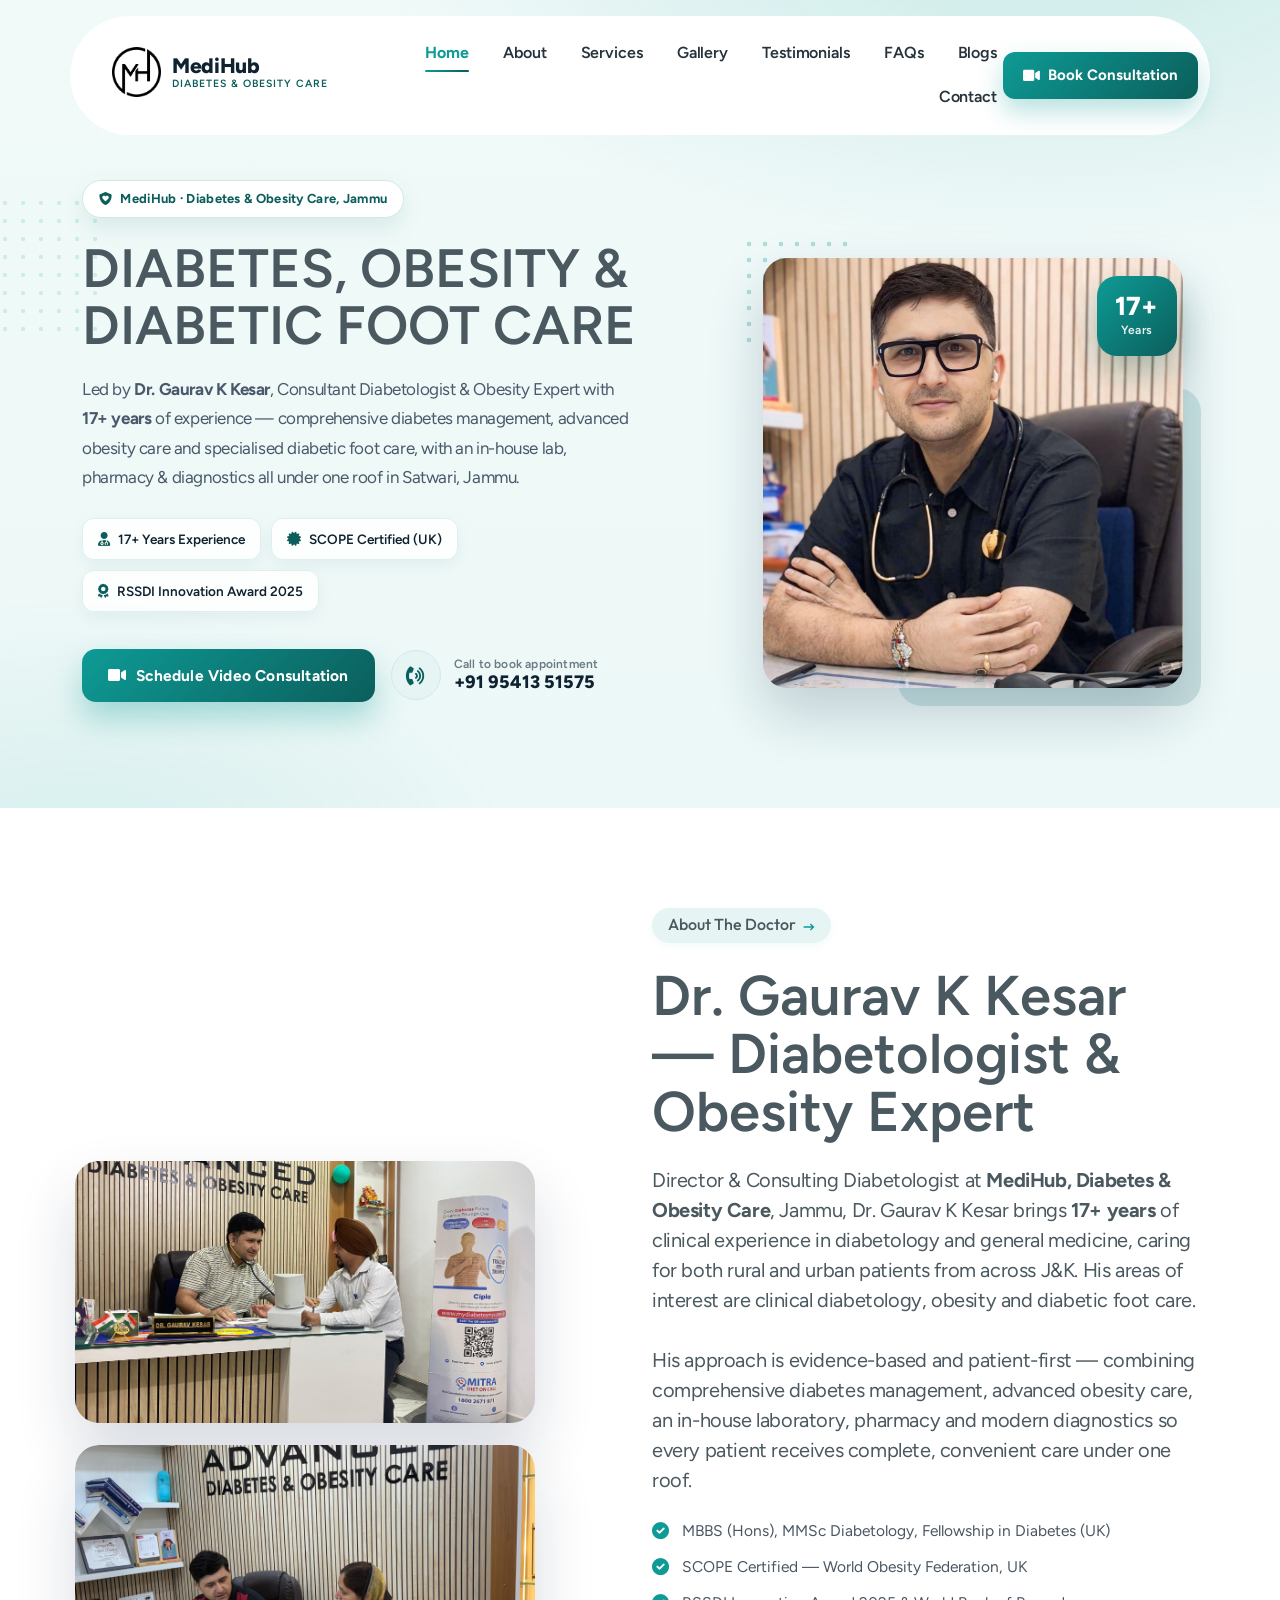
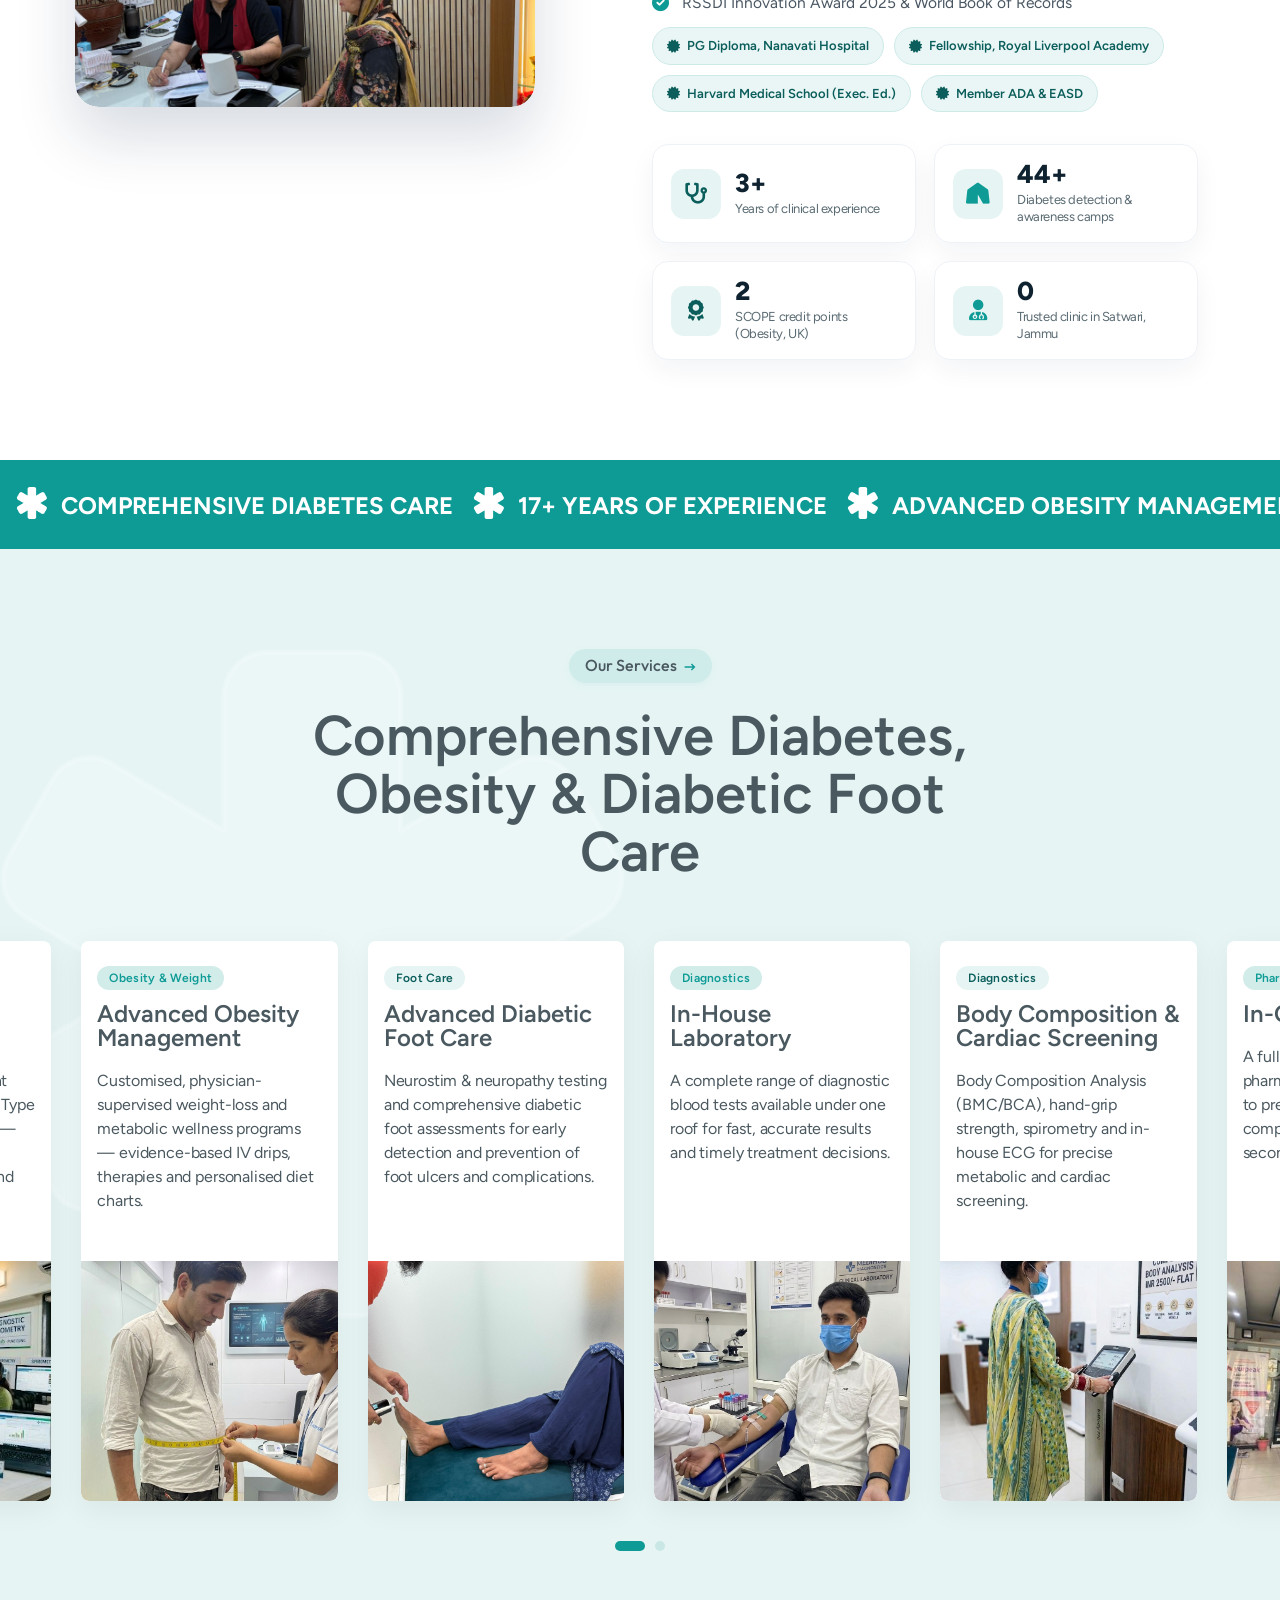
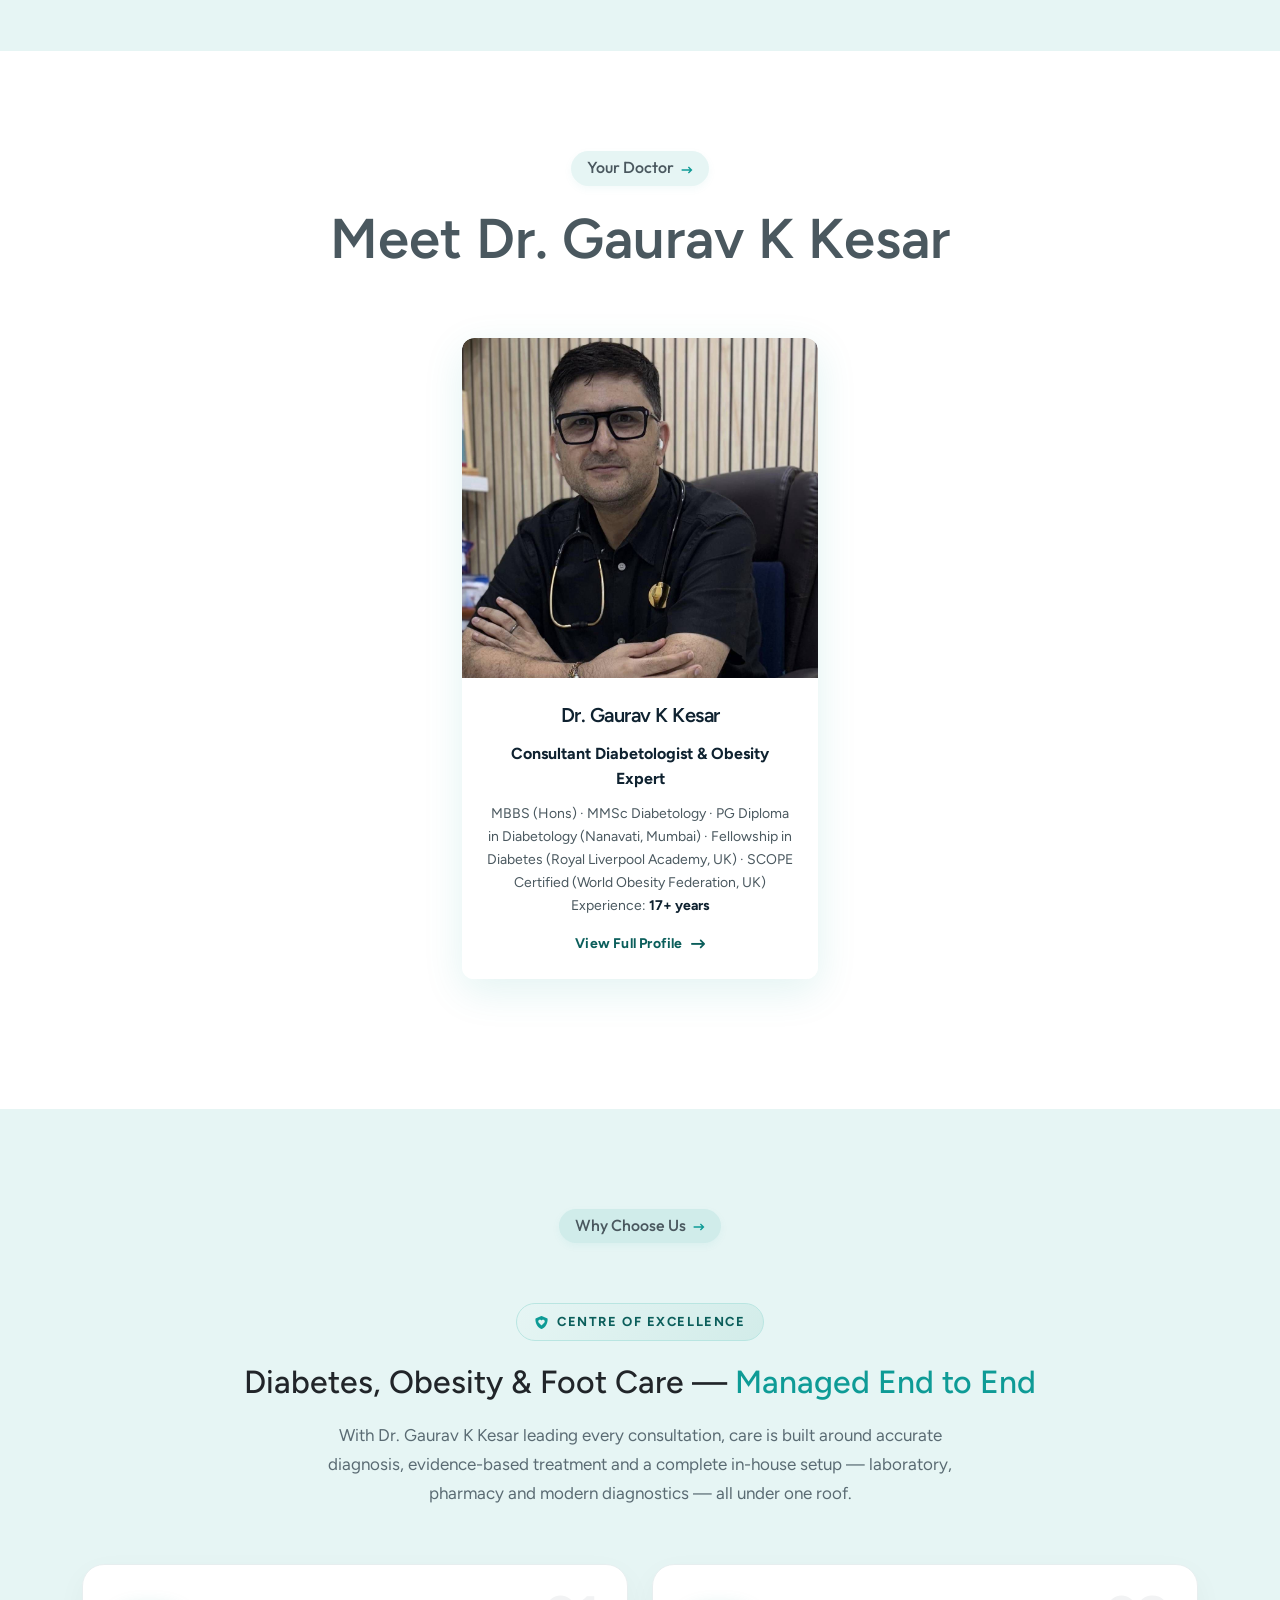
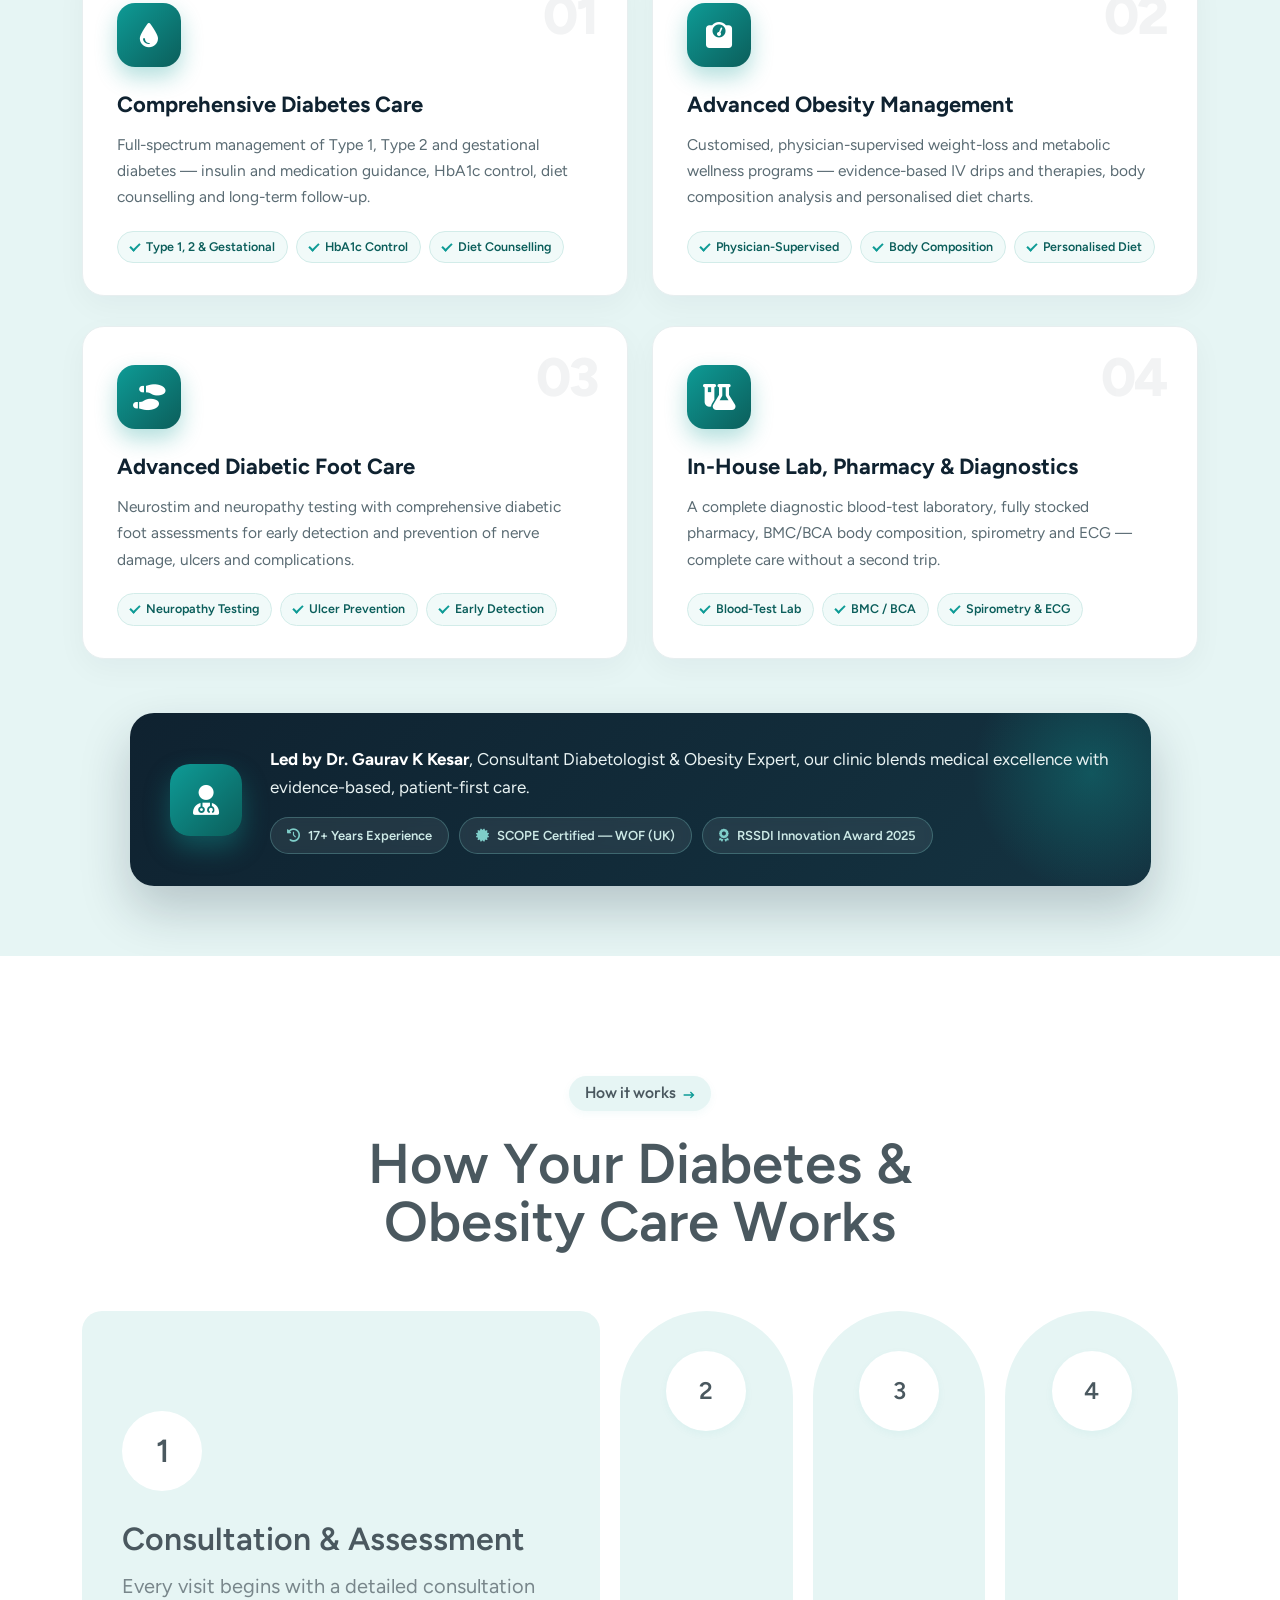
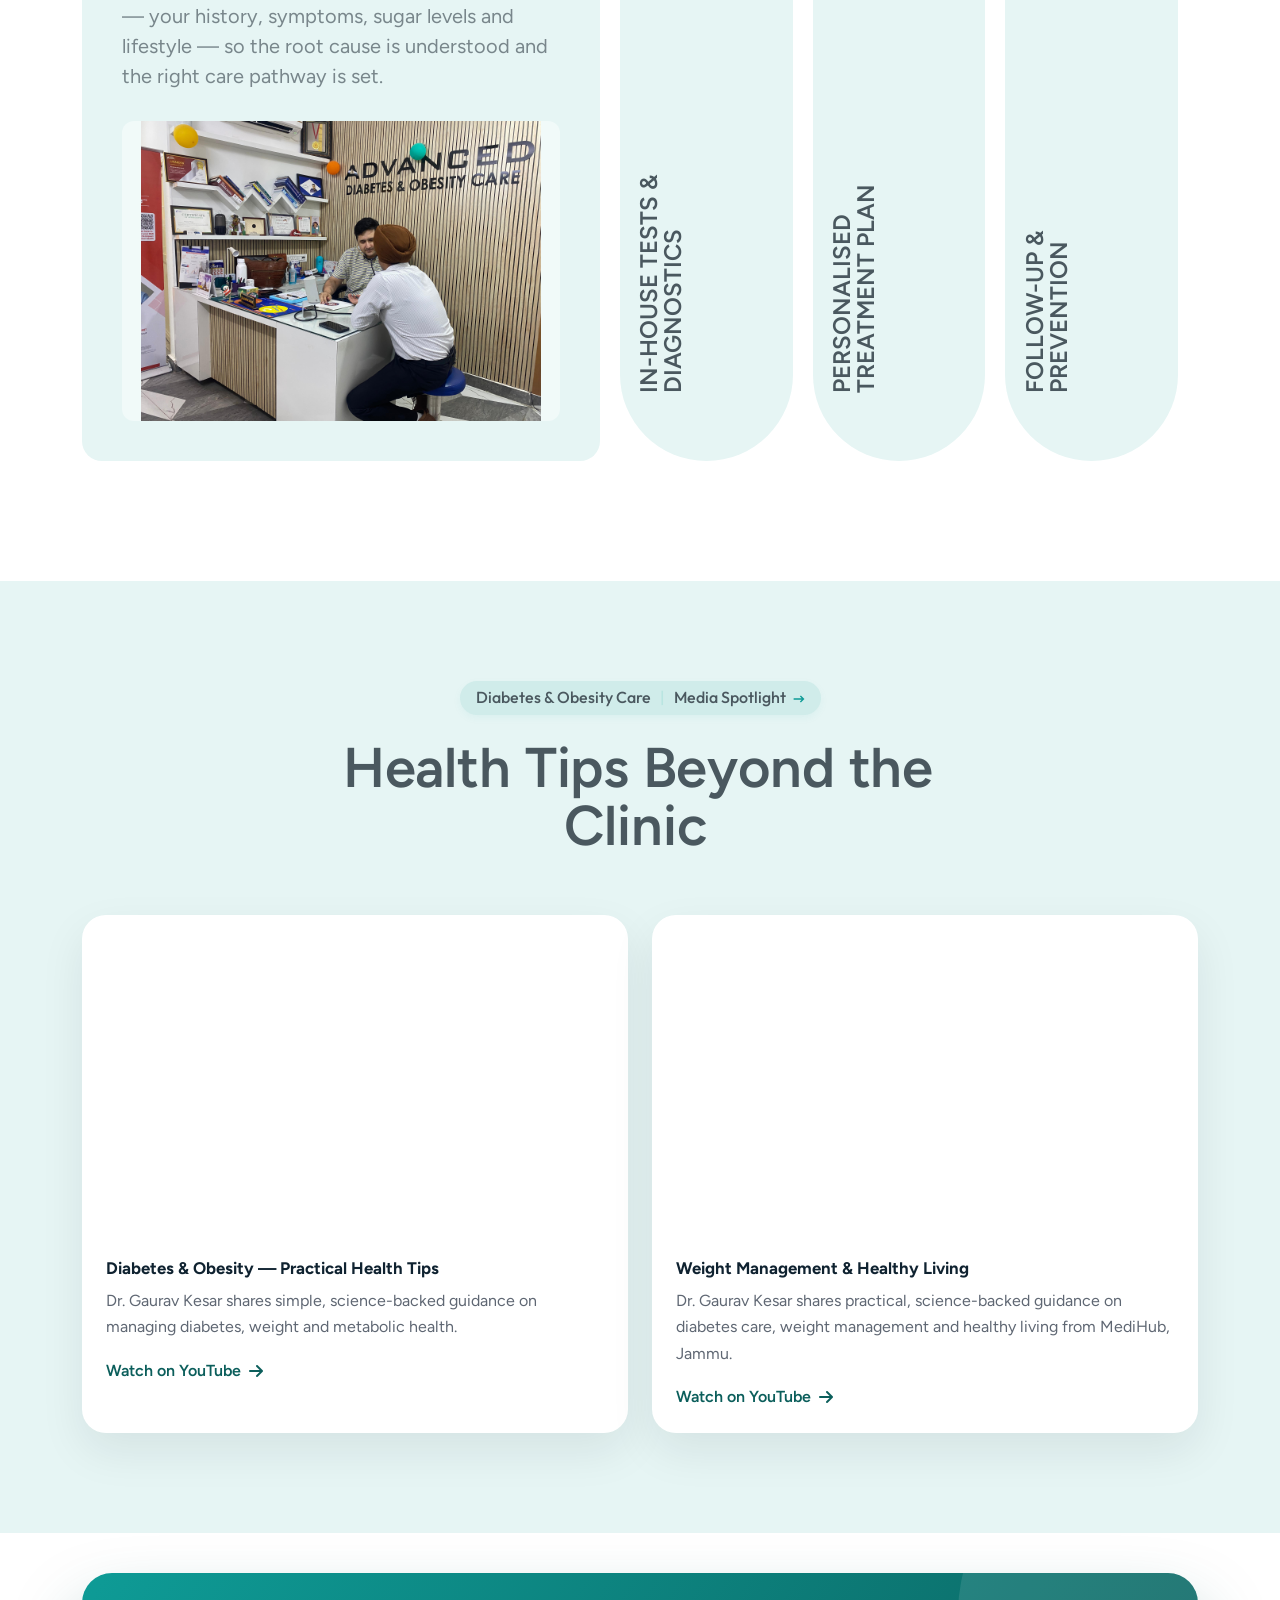
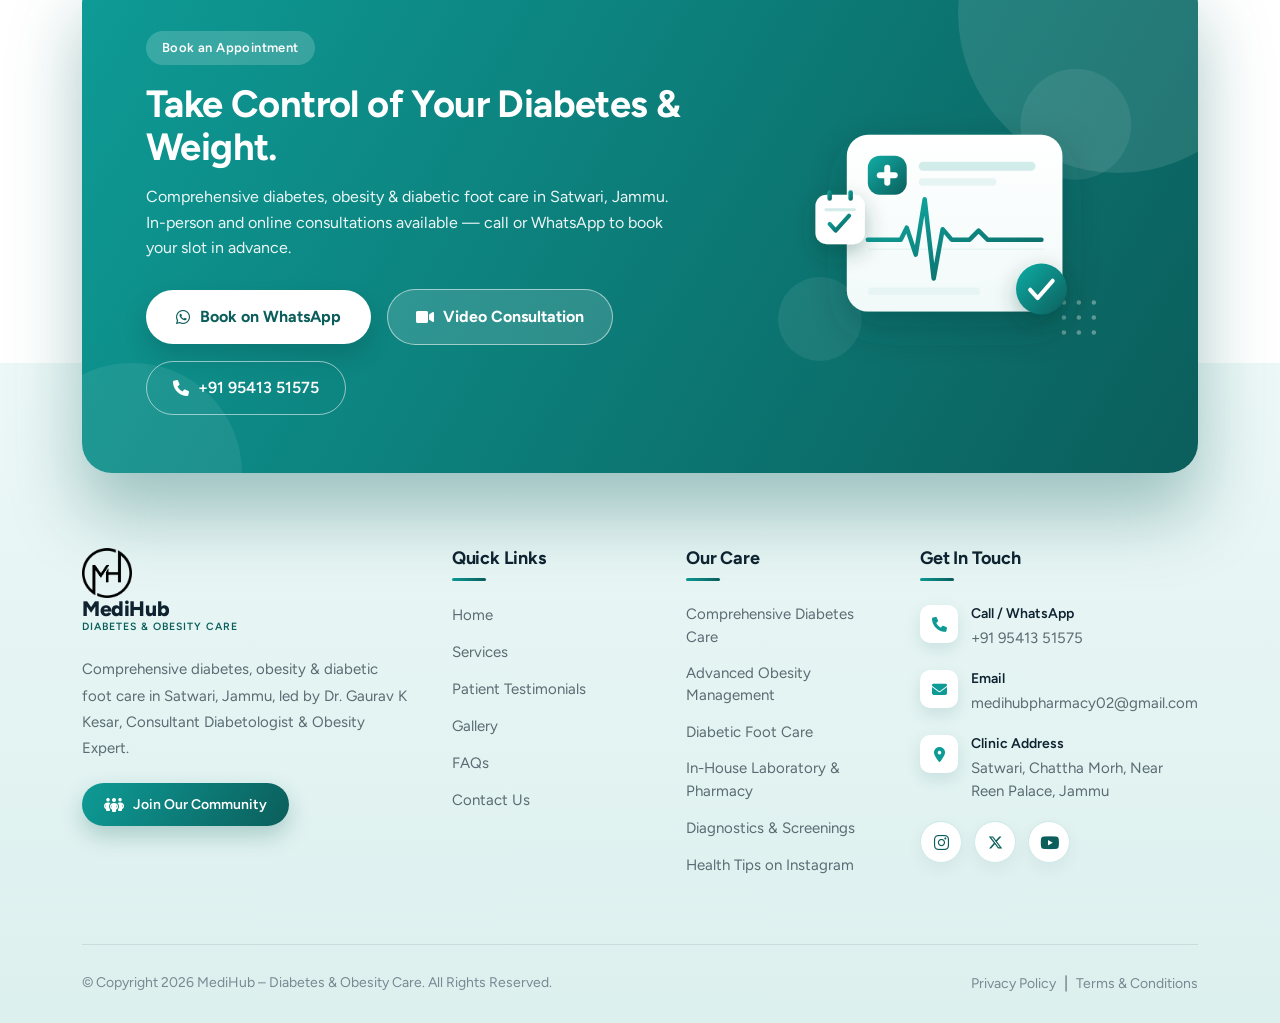
==== index.html @ abd3b963 "initial commit" ====
<!DOCTYPE html>
<html lang="en">

<head>
  <meta charset="UTF-8">
  <meta name="viewport" content="width=device-width, initial-scale=1.0">
  <title>Dr. Gaurav K Kesar | Diabetes, Obesity &amp; Diabetic Foot Care in Jammu — MediHub</title>
  <meta name="description"
    content="Dr. Gaurav K Kesar — Consultant Diabetologist &amp; Obesity Expert at MediHub, Satwari, Jammu. 17+ years of experience in clinical diabetology, advanced obesity management and diabetic foot care. Call +91 95413 51575.">
  <meta property="og:title" content="Dr. Gaurav K Kesar | Diabetes &amp; Obesity Care — MediHub, Jammu">
  <meta property="og:description"
    content="Comprehensive diabetes care, advanced obesity management and diabetic foot care in Satwari, Jammu.">
  <meta property="og:type" content="website">

  <!--=====FAB ICON=======-->
  <link rel="icon" type="image/png" href="assets/img/logo/medihub/medihub-mark.png">

  <!--===== CSS LINK =======-->
  <link rel="stylesheet" href="assets/css/plugins/bootstrap.min.css">
  <link rel="stylesheet" href="assets/css/plugins/aos.css">
  <link rel="stylesheet" href="assets/css/plugins/fontawesome.css">
  <link rel="stylesheet" href="assets/css/plugins/magnific-popup.css">
  <link rel="stylesheet" href="assets/css/plugins/owlcarousel.min.css">
  <link rel="stylesheet" href="assets/css/plugins/sidebar.css">
  <link rel="stylesheet" href="assets/css/plugins/slick-slider.css">
  <link rel="stylesheet" href="assets/css/plugins/nice-select.css">
  <link rel="stylesheet" href="assets/css/plugins/swiper-bundle.css">
  <link rel="stylesheet" href="assets/css/main.css">
  <link rel="stylesheet" href="assets/css/custom.css">

  <!-- Small inline styles to handle responsive video embeds used in the videos section -->
  <style>
    .video-responsive {
      position: relative;
      padding-bottom: 56.25%;
      height: 0;
      overflow: hidden
    }

    .video-responsive iframe,
    .video-responsive video {
      position: absolute;
      top: 0;
      left: 0;
      width: 100%;
      height: 100%
    }

    .video-card h4 {
      margin-top: 12px;
      font-size: 1.05rem
    }

    .testimonial4-boxarea p {
      min-height: 80px
    }

    /* Meet Our Specialists — markup has no .team4-slider-area wrapper,
         so the template's team4 styles never apply. Re-scope to this layout. */
    .team4-section-area .row.justify-content-center {
      margin-top: 10px
    }

    .team4-section-area .col-lg-4 {
      display: flex;
      margin-bottom: 30px
    }

    .team4-section-area .team4-boxarea {
      position: relative;
      z-index: 1;
      width: 100%;
      max-width: 380px;
      margin-inline: auto;
      background: #fff;
      border-radius: 12px;
      overflow: hidden;
      box-shadow: 0 12px 40px rgba(14, 155, 150, .12);
      display: flex;
      flex-direction: column;
    }

    .team4-section-area .team4-boxarea .img1 {
      position: relative;
      z-index: 1;
      overflow: hidden;
      border-radius: 12px 12px 0 0;
      background: #f1faf9;
    }

    .team4-section-area .team4-boxarea .img1 .team-img10 {
      display: block;
      width: 100%;
      height: 340px;
      object-fit: cover;
      object-position: top center;
      transform: scale(1.06);
      transform-origin: top center;
    }

    .team4-section-area .team4-boxarea .img1 .elements13 {
      position: absolute;
      left: 10px;
      top: 15px;
      z-index: -1;
      width: 110px;
      height: auto;
      opacity: .6;
      pointer-events: none;
    }

    .team4-section-area .team4-boxarea .name-area {
      background: #fff;
      padding: 24px;
      text-align: center;
      flex: 1 1 auto;
    }

    .team4-section-area .team4-boxarea .name-area a {
      display: inline-block;
      color: #0f2230;
      font-size: 20px;
      font-weight: 600;
      letter-spacing: -.5px;
      line-height: 1.3;
      transition: color .3s;
    }

    .team4-section-area .team4-boxarea .name-area a:hover {
      color: #0e9b96
    }

    .team4-section-area .team4-boxarea .name-area p {
      margin: 0;
      font-size: 16px;
      line-height: 1.6;
      color: #4a585f;
    }

    .team4-section-area .team4-boxarea .name-area p strong {
      color: #0f2230
    }

    /* Service card specialist tags */
    .service4-boxarea .service-tag {
      display: inline-block;
      font-size: 12px;
      font-weight: 600;
      letter-spacing: .3px;
      padding: 5px 12px;
      border-radius: 30px;
      line-height: 1.2;
    }

    .service4-boxarea .service-tag.tag-child {
      background: #e6f5f4;
      color: #0b5e5b
    }

    .service4-boxarea .service-tag.tag-neuro {
      background: #d2ece9;
      color: #0e9b96
    }

    /* Equal-height service cards */
    .service4-section-area .service4-slider-area .service4-boxarea {
      display: flex;
      flex-direction: column;
      height: 100%;
      background: #fff;
      box-shadow: 0 8px 30px rgba(0, 0, 0, .06);
    }

    .service4-section-area .service4-slider-area .service4-boxarea .content-area {
      flex: 1 1 auto;
      min-height: 215px;
    }

    .service4-section-area .service4-slider-area .service4-boxarea .img1 {
      flex: 0 0 auto;
      height: 240px;
    }

    .service4-section-area .service4-slider-area .service4-boxarea .img1 img {
      height: 100%;
      width: 100%;
      object-fit: cover;
    }

    /* Make owl carousel items stretch to equal height */
    .service4-section-area .service4-slider-area.owl-carousel .owl-stage {
      display: flex
    }

    .service4-section-area .service4-slider-area.owl-carousel .owl-item {
      display: flex;
      height: auto
    }

    .service4-section-area .service4-slider-area.owl-carousel .owl-item>div {
      width: 100%
    }

    /* Clean, centered carousel pagination dots */
    .service4-section-area .service4-slider-area .owl-dots {
      text-align: center;
      margin-top: 40px;
      line-height: 0;
    }

    .service4-section-area .service4-slider-area .owl-dots::after {
      display: none
    }

    .service4-section-area .service4-slider-area .owl-dots button {
      height: 10px;
      width: 10px;
      border-radius: 50%;
      background: #c9e8e5;
      margin: 0 5px;
      top: 0;
      display: inline-block;
      vertical-align: middle;
      transition: all .3s ease;
    }

    .service4-section-area .service4-slider-area .owl-dots button.active {
      background: #0e9b96;
      width: 30px;
      border-radius: 10px;
    }

    /* Match the active "How it works" step colour to the others */
    .works4-section-area .cs_case_study_1_list .box4 {
      background: #e6f5f4 !important
    }
  </style>
  <!--=====  JS SCRIPT LINK =======-->
  <script src="assets/js/plugins/jquery-3-7-1.min.js"></script>

</head>

<body class="home-index">

  <!--===== PRELOADER STARTS =======-->
  <div class="cs_preloader">
    <div class="cs_preloader_in">
      <div class="cs_wave_first">
        <div class="mh-brand mh-brand--stack"><img src="assets/img/logo/medihub/medihub-mark.png" alt="MediHub" class="mh-brand__mark"><span class="mh-brand__name"><b>MediHub</b><span>Diabetes &amp; Obesity Care</span></span></div>

        <p style="text-align:center;font-size:18px;color:#4a585f;margin-top:10px;">
          Loading
          <span style="animation:dot 1.4s infinite; animation-delay:0s;">.</span>
          <span style="animation:dot 1.4s infinite; animation-delay:0.2s;">.</span>
          <span style="animation:dot 1.4s infinite; animation-delay:0.4s;">.</span>
        </p>
      </div>
    </div>
  </div>

  <style>
    @keyframes dot {
      0% {
        opacity: 0;
      }

      50% {
        opacity: 1;
      }

      100% {
        opacity: 0;
      }
    }
  </style>

  <!--===== PRELOADER ENDS =======-->

  <!--===== PROGRESS STARTS=======-->
  <div class="paginacontainer">
    <div class="progress-wrap">
      <svg class="progress-circle svg-content" width="100%" height="100%" viewBox="-1 -1 102 102">
        <path d="M50,1 a49,49 0 0,1 0,98 a49,49 0 0,1 0,-98" />
      </svg>
    </div>
  </div>
  <!--===== PROGRESS ENDS=======-->

  <!--=====HEADER START=======-->
  <header class="homepage4-body">
    <div id="vl-header-sticky" class="vl-header-area vl-transparent-header">
      <div class="container">
        <div class="row align-items-center row-bg1">
            <div class="col-lg-3 col-6">
              <div class="vl-logo">
                <a href="index.html" class="mh-brand"><img src="assets/img/logo/medihub/medihub-mark.png" alt="MediHub" class="mh-brand__mark"><span class="mh-brand__name"><b>MediHub</b><span>Diabetes &amp; Obesity Care</span></span></a>
              </div>
            </div>
            <div class="col-lg-7 d-none d-lg-block">
              <div class="vl-main-menu mh-nav text-center">
                <nav class="vl-mobile-menu-active">
                  <ul>
                    <li class="active"><a href="index.html">Home</a></li>
                    <li><a href="doctor-Gaurav-kumar.html">About</a></li>
                    <li><a href="services.html">Services</a></li>
                    <li><a href="gallery.html">Gallery</a></li>
                    <li><a href="testimonial.html">Testimonials</a></li>
                    <li><a href="faq.html">FAQs</a></li>
                    <li><a href="https://gkesar.exlyapp.com/blog" target="_blank" rel="noopener">Blogs</a></li>
                    <li><a href="contact.html">Contact</a></li>
                  </ul>
                </nav>
              </div>
            </div>
            <div class="col-lg-2 col-6">
              <div class="mh-header-cta d-none d-lg-flex">
                <a href="https://gkesar.exlyapp.com/checkout/17e59426-9357-4dd4-834e-ffbd6f62610a" target="_blank" rel="noopener" class="mh-nav-btn">
                  <i class="fa-solid fa-video"></i> Book Consultation
                </a>
              </div>
              <div class="vl-header-action-item d-block d-lg-none text-end">
                <button type="button" class="vl-offcanvas-toggle">
                  <i class="fa-solid fa-bars-staggered"></i>
                </button>
              </div>
            </div>
          </div>
        </div>
    </div>
  </header>
  <!--=====HEADER END =======-->

  <!--===== MOBILE HEADER STARTS =======-->
  <div class="homepage4-body">
    <div class="vl-offcanvas">
      <div class="vl-offcanvas-wrapper">
        <div class="vl-offcanvas-header">
          <a href="index.html" class="vl-offcanvas-brand mh-brand"><img src="assets/img/logo/medihub/medihub-mark.png" alt="MediHub" class="mh-brand__mark"><span class="mh-brand__name"><b>MediHub</b><span>Diabetes &amp; Obesity Care</span></span></a>
          <button class="vl-offcanvas-close-toggle" aria-label="Close menu">
            <i class="fa-solid fa-xmark"></i>
          </button>
        </div>

        <div class="vl-offcanvas-menu d-lg-none">
          <nav></nav>
        </div>

        <div class="vl-offcanvas-cta">
          <a href="https://api.whatsapp.com/send/?phone=%2B919541351575&amp;text=Hello%21+I+would+like+to+book+an+appointment.&amp;type=phone_number&amp;app_absent=0"
            target="_blank" rel="noopener" class="moff-btn moff-btn--wa">
            <i class="fa-brands fa-whatsapp"></i> Appointment on WhatsApp
          </a>
          <a href="https://api.whatsapp.com/send/?phone=%2B919541351575&text=Hello%21+I+would+like+to+book+an+appointment.&type=phone_number&app_absent=0"
            class="moff-btn moff-btn--video">
            <i class="fa-solid fa-video"></i> Schedule Video Consultation
          </a>
        </div>

        <div class="vl-offcanvas-contact">
          <a href="tel:+919541351575" class="moff-contact">
            <span class="moff-contact__ic"><i class="fa-solid fa-phone"></i></span>
            <span class="moff-contact__tx"><strong>Call us</strong>+91 95413 51575</span>
          </a>
          <a href="https://www.instagram.com/dr_gauravkesar?utm_source=qr" target="_blank" rel="noopener" class="moff-contact">
              <span class="moff-contact__ic"><i class="fa-brands fa-instagram"></i></span>
              <span class="moff-contact__tx"><strong>Instagram</strong>@dr_gauravkesar</span>
            </a>
            <a href="https://www.youtube.com/@diabetes_and_obesity" target="_blank" rel="noopener" class="moff-contact">
              <span class="moff-contact__ic"><i class="fa-brands fa-youtube"></i></span>
              <span class="moff-contact__tx"><strong>YouTube</strong>Dr. Gaurav Kesar</span>
            </a>
          <a href="https://www.google.com/maps?q=MediHub+Diabetes+and+Obesity+Care,+Reen+Palace,+Satwari,+Jammu"
            target="_blank" rel="noopener" class="moff-contact">
            <span class="moff-contact__ic"><i class="fa-solid fa-location-dot"></i></span>
            <span class="moff-contact__tx"><strong>Visit us</strong>No. 139, 16th Cross, 1st Block, Satwari,
              Jammu-560032</span>
          </a>
        </div>
        <!-- <div class="space20"></div>
        <div class="vl-offcanvas-social">
            <h3 class="vl-offcanvas-sm-title">Follow Us</h3>
            <div class="space20"></div> -->
        <!-- <a href="https://www.facebook.com/people/Kidney-Care-Hospital-and-Research-Center/100068045023616/"><i class="fab fa-facebook-f"></i></a>
            <a href="https://www.instagram.com/kidneyhospitaludaipur/"><i class="fab fa-instagram"></i></a> -->
      </div>
    </div>
  </div>
  <div class="vl-offcanvas-overlay"></div>
  </div>
  <!--===== MOBILE HEADER ENDS =======-->

  <!--===== HERO AREA STARTS =======-->
  <div class="hero4-section-area"
    style="background-image: url(assets/img/all-images/bg/bg3.avif); background-position: center; background-repeat: no-repeat; background-size: cover;">
    <div class="container">
      <div class="row align-items-center">
        <div class="col-lg-7">
          <div class="hero-header heading4">
            <span class="cnsc-hero-eyebrow" data-aos="fade-up" data-aos-duration="450">
              <i class="fa-solid fa-shield-heart"></i> MediHub &middot; Diabetes &amp; Obesity Care, Jammu
            </span>
            <h1 class="cnsc-hero-title" data-aos="fade-up" data-aos-duration="500">
              DIABETES, OBESITY &amp; <span class="accent">DIABETIC FOOT CARE</span>
            </h1>
            <p class="cnsc-hero-sub" data-aos="fade-up" data-aos-duration="550">
              Led by <strong>Dr. Gaurav K Kesar</strong>, Consultant Diabetologist &amp; Obesity Expert with
              <strong>17+ years</strong> of experience &mdash; comprehensive diabetes management, advanced
              obesity care and specialised diabetic foot care, with an in-house lab, pharmacy &amp; diagnostics
              all under one roof in Satwari, Jammu.
            </p>

            <ul class="cnsc-hero-trust" data-aos="fade-up" data-aos-duration="560">
              <li><i class="fa-solid fa-user-doctor"></i> 17+ Years Experience</li>
              <li><i class="fa-solid fa-certificate"></i> SCOPE Certified (UK)</li>
              <li><i class="fa-solid fa-award"></i> RSSDI Innovation Award 2025</li>
            </ul>

            <div class="cnsc-hero-cta" data-aos="fade-up" data-aos-duration="600">
              <a href="https://gkesar.exlyapp.com/checkout/17e59426-9357-4dd4-834e-ffbd6f62610a"
                target="_blank" rel="noopener" class="cnsc-cta-btn cnsc-cta-btn--primary">
                <i class="fa-solid fa-video"></i> Schedule Video Consultation
              </a>
              <a href="tel:+919541351575" class="cnsc-hero-call">
                <span class="cnsc-hero-call__ic"><i class="fa-solid fa-phone-volume"></i></span>
                <span class="cnsc-hero-call__tx">
                  <small>Call to book appointment</small>
                  <strong>+91 95413 51575</strong>
                </span>
              </a>
            </div>
          </div>
        </div>
        <div class="col-lg-5">
          <div class="hero4-images-area cnsc-hero-visual">
            <div class="bg-area cnsc-hero-deco">
              <img src="assets/img/all-images/gaurav/dr-gaurav-portrait2.jpg"
                alt="Dr. Gaurav K Kesar — Consultant Diabetologist &amp; Obesity Expert, MediHub Jammu"
                class="cnsc-hero-photo" />
              <div class="cnsc-hero-badge" data-aos="zoom-in" data-aos-duration="500" data-aos-delay="320">
                <strong>17+</strong><span>Years</span>
              </div>
            </div>
          </div>
        </div>
      </div>
    </div>
  </div>
  <!--===== HERO AREA ENDS =======-->

  <!--===== ABOUT AREA STARTS =======-->
  <div class="about4-section-area sp1">
    <div class="container">
      <div class="row align-items-center">
        <div class="col-lg-6">
          <div class="about-images-area cnsc-about-img cnsc-about-img--stack">
            <div class="img1">
              <img src="assets/img/all-images/gaurav/consultation-desk.jpg"
                alt="Dr. Gaurav K Kesar consulting a patient at MediHub Diabetes &amp; Obesity Care, Jammu">
            </div>
            <div class="cnsc-about-img__second" data-aos="fade-up" data-aos-duration="450">
              <img src="assets/img/all-images/gaurav/consultation.jpg"
                alt="Dr. Gaurav K Kesar reviewing reports with a patient at MediHub Diabetes &amp; Obesity Care, Jammu">
            </div>
          </div>
        </div>
        <div class="col-lg-6">
          <div class="about4-heading heading4">
            <h5 class="vl-section-subtitle" data-aos="fade-left" data-aos-duration="450">About The Doctor <svg
                xmlns="http://www.w3.org/2000/svg" width="13" height="8" viewBox="0 0 13 8" fill="none">
                <path d="M0.667969 4.00033H11.049M8.00137 7.33366L11.3346 4.00033L8.0013 0.666992" stroke="#0e9b96"
                  stroke-width="1.5" />
              </svg></h5>
            <div class="space24"></div>
            <h2 class="vl-section-title text-anime-style-3">Dr. Gaurav K Kesar &mdash; Diabetologist &amp; Obesity Expert</h2>
            <div class="space24"></div>
            <p data-aos="fade-left" data-aos-duration="450">
              Director &amp; Consulting Diabetologist at <strong>MediHub, Diabetes &amp; Obesity Care</strong>, Jammu,
              Dr. Gaurav K Kesar brings <strong>17+ years</strong> of clinical experience in diabetology and general
              medicine, caring for both rural and urban patients from across J&amp;K. His areas of interest are
              clinical diabetology, obesity and diabetic foot care.
              <br><br>
              His approach is evidence-based and patient-first &mdash; combining comprehensive diabetes management,
              advanced obesity care, an in-house laboratory, pharmacy and modern diagnostics so every patient
              receives complete, convenient care under one roof.
            </p>
            <ul class="cnsc-about-features" data-aos="fade-left" data-aos-duration="450">
              <li><i class="fa-solid fa-circle-check"></i> MBBS (Hons), MMSc Diabetology, Fellowship in Diabetes (UK)</li>
              <li><i class="fa-solid fa-circle-check"></i> SCOPE Certified &mdash; World Obesity Federation, UK</li>
              <li><i class="fa-solid fa-circle-check"></i> RSSDI Innovation Award 2025 &amp; World Book of Records</li>
            </ul>
            <div class="mh-creds" data-aos="fade-left" data-aos-duration="450">
              <span class="mh-cred"><i class="fa-solid fa-certificate"></i> PG Diploma, Nanavati Hospital</span>
              <span class="mh-cred"><i class="fa-solid fa-certificate"></i> Fellowship, Royal Liverpool Academy</span>
              <span class="mh-cred"><i class="fa-solid fa-certificate"></i> Harvard Medical School (Exec. Ed.)</span>
              <span class="mh-cred"><i class="fa-solid fa-certificate"></i> Member ADA &amp; EASD</span>
            </div>

            <div class="cnsc-facts">
              <div class="cnsc-fact" data-aos="fade-up" data-aos-duration="450" data-aos-delay="0">
                <div class="cnsc-fact__ic is-blue"><i class="fa-solid fa-stethoscope"></i></div>
                <div>
                  <h3><span class="counter">17</span>+</h3>
                  <p>Years of clinical experience</p>
                </div>
              </div>
              <div class="cnsc-fact" data-aos="fade-up" data-aos-duration="450" data-aos-delay="60">
                <div class="cnsc-fact__ic is-pink"><i class="fa-solid fa-tent"></i></div>
                <div>
                  <h3><span class="counter">300</span>+</h3>
                  <p>Diabetes detection &amp; awareness camps</p>
                </div>
              </div>
              <div class="cnsc-fact" data-aos="fade-up" data-aos-duration="450" data-aos-delay="120">
                <div class="cnsc-fact__ic is-blue"><i class="fa-solid fa-award"></i></div>
                <div>
                  <h3><span class="counter">12</span></h3>
                  <p>SCOPE credit points (Obesity, UK)</p>
                </div>
              </div>
              <div class="cnsc-fact" data-aos="fade-up" data-aos-duration="450" data-aos-delay="180">
                <div class="cnsc-fact__ic is-pink"><i class="fa-solid fa-user-doctor"></i></div>
                <div>
                  <h3><span class="counter">1</span></h3>
                  <p>Trusted clinic in Satwari, Jammu</p>
                </div>
              </div>
            </div>
          </div>
        </div>
      </div>
    </div>
  </div>
  <!--===== ABOUT AREA ENDS =======-->
  <div class="slider4-section-area">
    <div class="marquee-wrap">
      <div class="marquee-text">

        <div class="brand-single-box">
          <h3><img src="assets/img/elements/elements1.png" alt=""> Comprehensive Diabetes Care</h3>
        </div>
        <div class="brand-single-box">
          <h3><img src="assets/img/elements/elements1.png" alt=""> 17+ Years of Experience</h3>
        </div>
        <div class="brand-single-box">
          <h3><img src="assets/img/elements/elements1.png" alt=""> Advanced Obesity Management</h3>
        </div>
        <div class="brand-single-box">
          <h3><img src="assets/img/elements/elements1.png" alt=""> Diabetic Foot Care</h3>
        </div>
        <div class="brand-single-box">
          <h3><img src="assets/img/elements/elements1.png" alt=""> In-House Laboratory</h3>
        </div>
        <div class="brand-single-box">
          <h3><img src="assets/img/elements/elements1.png" alt=""> SCOPE Certified Obesity Care</h3>
        </div>
        <div class="brand-single-box">
          <h3><img src="assets/img/elements/elements1.png" alt=""> Evidence-Based Treatment</h3>
        </div>
        <div class="brand-single-box">
          <h3><img src="assets/img/elements/elements1.png" alt=""> Personalised Diet Plans</h3>
        </div>
        <div class="brand-single-box">
          <h3><img src="assets/img/elements/elements1.png" alt=""> Body Composition Analysis</h3>
        </div>
        <div class="brand-single-box">
          <h3><img src="assets/img/elements/elements1.png" alt=""> ECG &amp; Diagnostics</h3>
        </div>
        <div class="brand-single-box">
          <h3><img src="assets/img/elements/elements1.png" alt=""> Comprehensive Diabetes Care</h3>
        </div>
        <div class="brand-single-box">
          <h3><img src="assets/img/elements/elements1.png" alt=""> Insulin &amp; Medication Guidance</h3>
        </div>
        <div class="brand-single-box">
          <h3><img src="assets/img/elements/elements1.png" alt=""> Metabolic Wellness</h3>
        </div>
        <div class="brand-single-box">
          <h3><img src="assets/img/elements/elements1.png" alt=""> In-Clinic Pharmacy</h3>
        </div>
        <div class="brand-single-box">
          <h3><img src="assets/img/elements/elements1.png" alt=""> Diabetic Foot Care</h3>
        </div>

      </div>
    </div>
  </div>
  <!--===== SERVICE AREA STARTS =======-->
  <div class="service4-section-area sp1">
    <img src="assets/img/elements/elements12.png" alt="" class="elements12 keyframe5">
    <div class="container">
      <div class="row">
        <div class="col-lg-8 m-auto">
          <div class="heading4 text-center space-margin60">
            <h5 class="vl-section-subtitle">
              Our Services
              <svg xmlns="http://www.w3.org/2000/svg" width="13" height="8" viewBox="0 0 13 8" fill="none">
                <path d="M0.667969 4.00033H11.049M8.00137 7.33366L11.3346 4.00033L8.0013 0.666992" stroke="#0e9b96"
                  stroke-width="1.5" />
              </svg>
            </h5>
            <div class="space24"></div>
            <h2 class="vl-section-title text-anime-style-3">
              Comprehensive Diabetes, Obesity & Diabetic Foot Care
            </h2>
          </div>
        </div>
      </div>

      <div class="row">
        <div class="col-lg-12">
          <div class="service4-slider-area owl-carousel">

            <div class="service4-boxarea">
              <div class="content-area">
                <span class="service-tag tag-child">Diabetes Care</span>
                <div class="space12"></div>
                <a class="title">Comprehensive Diabetes Care</a>
                <div class="space16"></div>
                <p>Full-spectrum management and counselling for Type 1, Type 2 and gestational diabetes &mdash; insulin and medication guidance, HbA1c control and long-term follow-up.</p>
                <div class="space24"></div>
              </div>
              <div class="img1 image-anime">
                <img src="assets/img/all-images/gaurav/diabetes-clinic.jpg" alt="Comprehensive diabetes care at MediHub">
              </div>
            </div>

            <div class="service4-boxarea">
              <div class="content-area">
                <span class="service-tag tag-neuro">Obesity &amp; Weight</span>
                <div class="space12"></div>
                <a class="title">Advanced Obesity Management</a>
                <div class="space16"></div>
                <p>Customised, physician-supervised weight-loss and metabolic wellness programs &mdash; evidence-based IV drips, therapies and personalised diet charts.</p>
                <div class="space24"></div>
              </div>
              <div class="img1 image-anime">
                <img src="assets/img/all-images/gaurav/waist-measurement.jpg" alt="Advanced obesity and weight management">
              </div>
            </div>

            <div class="service4-boxarea">
              <div class="content-area">
                <span class="service-tag tag-child">Foot Care</span>
                <div class="space12"></div>
                <a class="title">Advanced Diabetic Foot Care</a>
                <div class="space16"></div>
                <p>Neurostim &amp; neuropathy testing and comprehensive diabetic foot assessments for early detection and prevention of foot ulcers and complications.</p>
                <div class="space24"></div>
              </div>
              <div class="img1 image-anime">
                <img src="assets/img/all-images/gaurav/neuropathy-foot-test.jpg" alt="Diabetic foot care and neuropathy screening">
              </div>
            </div>

            <div class="service4-boxarea">
              <div class="content-area">
                <span class="service-tag tag-neuro">Diagnostics</span>
                <div class="space12"></div>
                <a class="title">In-House Laboratory</a>
                <div class="space16"></div>
                <p>A complete range of diagnostic blood tests available under one roof for fast, accurate results and timely treatment decisions.</p>
                <div class="space24"></div>
              </div>
              <div class="img1 image-anime">
                <img src="assets/img/all-images/gaurav/blood-test-lab.jpg" alt="In-house diagnostic laboratory">
              </div>
            </div>

            <div class="service4-boxarea">
              <div class="content-area">
                <span class="service-tag tag-child">Diagnostics</span>
                <div class="space12"></div>
                <a class="title">Body Composition &amp; Cardiac Screening</a>
                <div class="space16"></div>
                <p>Body Composition Analysis (BMC/BCA), hand-grip strength, spirometry and in-house ECG for precise metabolic and cardiac screening.</p>
                <div class="space24"></div>
              </div>
              <div class="img1 image-anime">
                <img src="assets/img/all-images/gaurav/body-composition-analysis.jpg" alt="Body composition analysis and screening">
              </div>
            </div>

            <div class="service4-boxarea">
              <div class="content-area">
                <span class="service-tag tag-neuro">Pharmacy</span>
                <div class="space12"></div>
                <a class="title">In-Clinic Pharmacy</a>
                <div class="space16"></div>
                <p>A fully stocked in-clinic pharmacy for immediate access to prescribed medications &mdash; complete care without a second trip.</p>
                <div class="space24"></div>
              </div>
              <div class="img1 image-anime">
                <img src="assets/img/all-images/gaurav/pharmacy.jpg" alt="Fully stocked in-clinic pharmacy">
              </div>
            </div>

          </div>
        </div>
      </div>
    </div>
  </div>
  <!--===== SERVICE AREA ENDS =======-->

  <!--===== TEAM AREA STARTS =======-->
  <div class="team4-section-area sp1">
    <div class="container">
      <div class="row">
        <div class="col-lg-8 m-auto">
          <div class="heading4 text-center space-margin60">
            <h5 class="vl-section-subtitle">Your Doctor <svg xmlns="http://www.w3.org/2000/svg" width="13" height="8"
                viewBox="0 0 13 8" fill="none">
                <path d="M0.667969 4.00033H11.049M8.00137 7.33366L11.3346 4.00033L8.0013 0.666992" stroke="#0e9b96"
                  stroke-width="1.5" />
              </svg></h5>
            <div class="space24"></div>
            <h2 class="vl-section-title text-anime-style-3" style="white-space:nowrap;">Meet Dr. Gaurav K Kesar</h2>
          </div>
        </div>
      </div>
      <div class="row justify-content-center">
        <div class="col-lg-4 col-md-6" data-aos="fade-up" data-aos-duration="450">
          <a href="doctor-Gaurav-kumar.html" class="team4-boxarea mh-team-link" style="margin-inline:auto;">
            <div class="img1">
              <img src="assets/img/all-images/gaurav/dr-gaurav-portrait.jpg" alt="Dr. Gaurav K Kesar"
                class="team-img10">
              <img src="assets/img/elements/elements15.png" alt="" class="elements13 keyframe5">
            </div>
            <div class="name-area">
              <span class="mh-team-name">Dr. Gaurav K Kesar</span>
              <div class="space12"></div>
              <p><strong>Consultant Diabetologist &amp; Obesity Expert</strong></p>
              <p class="mh-quals">MBBS (Hons) &middot; MMSc Diabetology &middot; PG Diploma in Diabetology
                (Nanavati, Mumbai) &middot; Fellowship in Diabetes (Royal Liverpool Academy, UK) &middot;
                SCOPE Certified (World Obesity Federation, UK)<br>Experience: <strong>17+ years</strong></p>
              <span class="mh-team-cta">View Full Profile <i class="fa-solid fa-arrow-right-long"></i></span>
            </div>
          </a>
        </div>
      </div>
    </div>
  </div>
  <!--===== TEAM AREA ENDS =======-->


  <!--===== SERVICE AREA STARTS =======-->
  <div class="service-benefites-section-area sp2">
    <div class="container">

      <!-- Why Choose Us Heading -->
      <div class="row">
        <div class="col-lg-6 m-auto">
          <div class="heading4 text-center space-margin60">
            <h5 class="vl-section-subtitle">
              Why Choose Us
              <svg xmlns="http://www.w3.org/2000/svg" width="13" height="8" viewBox="0 0 13 8" fill="none">
                <path d="M0.667969 4.00033H11.049M8.00137 7.33366L11.3346 4.00033L8.0013 0.666992" stroke="#0e9b96"
                  stroke-width="1.5" />
              </svg>
            </h5>
          </div>
        </div>
      </div>

      <!-- Centre of Excellence Intro -->
      <div class="row">
        <div class="col-lg-9 m-auto">
          <div class="mh-coe-head text-center" data-aos="fade-up" data-aos-duration="500">
            <span class="mh-coe-eyebrow"><i class="fa-solid fa-shield-heart"></i> Centre of Excellence</span>
            <h2 class="vl-section-title text-anime-style-3">
              Diabetes, Obesity &amp; Foot Care — <span class="mh-coe-accent">Managed End to End</span>
            </h2>
            <p class="mh-coe-lead">
              With Dr. Gaurav K Kesar leading every consultation, care is built around accurate diagnosis,
              evidence-based treatment and a complete in-house setup — laboratory, pharmacy and modern
              diagnostics — all under one roof.
            </p>
          </div>
        </div>
      </div>

      <!-- Services -->
      <div class="row mh-coe-grid">

        <!-- Comprehensive Diabetes Care -->
        <div class="col-lg-6 col-md-6" data-aos="fade-up" data-aos-duration="500" data-aos-delay="0">
          <article class="mh-coe-card">
            <span class="mh-coe-card__num">01</span>
            <div class="mh-coe-card__icon"><i class="fa-solid fa-droplet"></i></div>
            <h3 class="mh-coe-card__title">Comprehensive Diabetes Care</h3>
            <p class="mh-coe-card__text">
              Full-spectrum management of Type 1, Type 2 and gestational diabetes — insulin and
              medication guidance, HbA1c control, diet counselling and long-term follow-up.
            </p>
            <ul class="mh-coe-card__tags">
              <li>Type 1, 2 &amp; Gestational</li>
              <li>HbA1c Control</li>
              <li>Diet Counselling</li>
            </ul>
          </article>
        </div>

        <!-- Advanced Obesity Management -->
        <div class="col-lg-6 col-md-6" data-aos="fade-up" data-aos-duration="500" data-aos-delay="80">
          <article class="mh-coe-card">
            <span class="mh-coe-card__num">02</span>
            <div class="mh-coe-card__icon"><i class="fa-solid fa-weight-scale"></i></div>
            <h3 class="mh-coe-card__title">Advanced Obesity Management</h3>
            <p class="mh-coe-card__text">
              Customised, physician-supervised weight-loss and metabolic wellness programs — evidence-based
              IV drips and therapies, body composition analysis and personalised diet charts.
            </p>
            <ul class="mh-coe-card__tags">
              <li>Physician-Supervised</li>
              <li>Body Composition</li>
              <li>Personalised Diet</li>
            </ul>
          </article>
        </div>

        <!-- Diabetic Foot Care -->
        <div class="col-lg-6 col-md-6" data-aos="fade-up" data-aos-duration="500" data-aos-delay="0">
          <article class="mh-coe-card">
            <span class="mh-coe-card__num">03</span>
            <div class="mh-coe-card__icon"><i class="fa-solid fa-shoe-prints"></i></div>
            <h3 class="mh-coe-card__title">Advanced Diabetic Foot Care</h3>
            <p class="mh-coe-card__text">
              Neurostim and neuropathy testing with comprehensive diabetic foot assessments for
              early detection and prevention of nerve damage, ulcers and complications.
            </p>
            <ul class="mh-coe-card__tags">
              <li>Neuropathy Testing</li>
              <li>Ulcer Prevention</li>
              <li>Early Detection</li>
            </ul>
          </article>
        </div>

        <!-- Lab, Pharmacy & Diagnostics -->
        <div class="col-lg-6 col-md-6" data-aos="fade-up" data-aos-duration="500" data-aos-delay="80">
          <article class="mh-coe-card">
            <span class="mh-coe-card__num">04</span>
            <div class="mh-coe-card__icon"><i class="fa-solid fa-flask-vial"></i></div>
            <h3 class="mh-coe-card__title">In-House Lab, Pharmacy &amp; Diagnostics</h3>
            <p class="mh-coe-card__text">
              A complete diagnostic blood-test laboratory, fully stocked pharmacy, BMC/BCA body
              composition, spirometry and ECG — complete care without a second trip.
            </p>
            <ul class="mh-coe-card__tags">
              <li>Blood-Test Lab</li>
              <li>BMC / BCA</li>
              <li>Spirometry &amp; ECG</li>
            </ul>
          </article>
        </div>

      </div>

      <!-- Leadership -->
      <div class="row">
        <div class="col-lg-11 m-auto">
          <div class="mh-coe-banner" data-aos="fade-up" data-aos-duration="500">
            <div class="mh-coe-banner__icon"><i class="fa-solid fa-user-doctor"></i></div>
            <div class="mh-coe-banner__body">
              <p>
                <strong>Led by Dr. Gaurav K Kesar</strong>, Consultant Diabetologist &amp; Obesity Expert,
                our clinic blends medical excellence with evidence-based, patient-first care.
              </p>
              <div class="mh-coe-banner__pills">
                <span><i class="fa-solid fa-clock-rotate-left"></i> 17+ Years Experience</span>
                <span><i class="fa-solid fa-certificate"></i> SCOPE Certified — WOF (UK)</span>
                <span><i class="fa-solid fa-award"></i> RSSDI Innovation Award 2025</span>
              </div>
            </div>
          </div>
        </div>
      </div>

    </div>
  </div>
  <!--===== SERVICE AREA ENDS =======-->


  <!--===== WORKS AREA STARTS =======-->
  <div class="works4-section-area sp6">
    <div class="container">
      <div class="row">
        <div class="col-lg-8 m-auto">
          <div class="heading4 text-center space-margin60">
            <h5 class="vl-section-subtitle">
              How it works
              <svg xmlns="http://www.w3.org/2000/svg" width="13" height="8" viewBox="0 0 13 8" fill="none">
                <path d="M0.667969 4.00033H11.049M8.00137 7.33366L11.3346 4.00033L8.0013 0.666992" stroke="#0e9b96"
                  stroke-width="1.5" />
              </svg>
            </h5>
            <div class="space24"></div>
            <h2 class="vl-section-title text-anime-style-3">
              How Your Diabetes & Obesity Care Works
            </h2>
          </div>
        </div>
      </div>

      <div class="row">
        <div class="col-lg-12" data-aos="zoom-out" data-aos-duration="450">
          <div class="cs_case_study_1_list">

            <div class="cs_case_study cs_style_1 cs_hover_active active" data-aos="fade-up" data-aos-duration="450">
              <a class="cs_case_study_thumb cs_bg_filed"
                data-src="assets/img/all-images/gaurav/consultation.jpg"></a>
              <div class="content-area1">
                <div class="arrow"><a href="#">1</a></div>
                <div class="text"><a href="#">Consultation & Assessment</a></div>
              </div>
              <div class="content-area">
                <div class="arrow2"><a href="#">1</a></div>
                <div class="space32"></div>
                <a class="head">Consultation & Assessment</a>
                <div class="space16"></div>
                <p>
                  Every visit begins with a detailed consultation — your history, symptoms, sugar levels and lifestyle — so the root cause is understood and the right care pathway is set.
                </p>
                <div class="space30"></div>
                <div class="img1">
                  <img src="assets/img/all-images/gaurav/clinic-reception.jpg" alt="Consultation & Assessment">
                </div>
              </div>
            </div>

            <div class="cs_case_study cs_style_1 box2 cs_hover_active" data-aos="fade-up" data-aos-duration="450">
              <a class="cs_case_study_thumb cs_case_study_thumb2 cs_bg_filed"
                data-src="assets/img/all-images/gaurav/blood-test-lab.jpg"></a>
              <div class="content-area1">
                <div class="arrow"><a href="#">2</a></div>
                <div class="text"><a href="#">In-House Tests & Diagnostics</a></div>
              </div>
              <div class="content-area">
                <div class="arrow2"><a href="#">2</a></div>
                <div class="space32"></div>
                <a class="head">In-House Tests & Diagnostics</a>
                <div class="space16"></div>
                <p>
                  On-site blood tests, HbA1c, body composition analysis (BMC/BCA), neuropathy screening, spirometry and ECG give an accurate, complete picture in a single visit.
                </p>
                <div class="space30"></div>
                <div class="img1">
                  <img src="assets/img/all-images/gaurav/ecg-monitoring.jpg" alt="In-House Tests & Diagnostics">
                </div>
              </div>
            </div>

            <div class="cs_case_study cs_style_1 box4 cs_hover_active" data-aos="fade-up" data-aos-duration="450">
              <a class="cs_case_study_thumb cs_case_study_thumb4 cs_bg_filed"
                data-src="assets/img/all-images/gaurav/consultation-desk.jpg"></a>
              <div class="content-area1">
                <div class="arrow"><a href="#">3</a></div>
                <div class="text"><a href="#">Personalised Treatment Plan</a></div>
              </div>
              <div class="content-area">
                <div class="arrow2"><a href="#">3</a></div>
                <div class="space32"></div>
                <a class="head">Personalised Treatment Plan</a>
                <div class="space16"></div>
                <p>
                  Dr. Gaurav K Kesar designs an evidence-based plan — medication, insulin, IV therapies, diet charts and weight-management — explained clearly and tailored to you.
                </p>
                <div class="space30"></div>
                <div class="img1">
                  <img src="assets/img/all-images/gaurav/consultation.jpg" alt="Personalised Treatment Plan">
                </div>
              </div>
            </div>

            <div class="cs_case_study cs_style_1 box5 cs_hover_active" data-aos="fade-up" data-aos-duration="450">
              <a class="cs_case_study_thumb cs_case_study_thumb5 cs_bg_filed"
                data-src="assets/img/all-images/gaurav/weight-check.jpg"></a>
              <div class="content-area1">
                <div class="arrow"><a href="#">4</a></div>
                <div class="text"><a href="#">Follow-up & Prevention</a></div>
              </div>
              <div class="content-area">
                <div class="arrow2"><a href="#">4</a></div>
                <div class="space32"></div>
                <a class="head">Follow-up & Prevention</a>
                <div class="space16"></div>
                <p>
                  Regular review of sugar control, weight and foot health — with the in-house pharmacy and diagnostics — ensures lasting wellness, not just short-term treatment.
                </p>
                <div class="space30"></div>
                <div class="img1">
                  <img src="assets/img/all-images/gaurav/camp-patients1.jpg" alt="Follow-up & Prevention">
                </div>
              </div>
            </div>

          </div>
        </div>
      </div>

    </div>
  </div>
  <!--===== WORKS AREA ENDS =======-->



  <!--===== MEDIA SPOTLIGHT AREA STARTS =======-->
  <div class="media-spotlight-section-area sp1" style="background:#e6f5f4;">
    <div class="container">
      <div class="row">
        <div class="col-lg-7 m-auto">
          <div class="heading4 text-center space-margin60">
            <h5 class="vl-section-subtitle">
              Diabetes &amp; Obesity Care <span> | </span> Media Spotlight
              <svg xmlns="http://www.w3.org/2000/svg" width="13" height="8" viewBox="0 0 13 8" fill="none">
                <path d="M0.667969 4.00033H11.049M8.00137 7.33366L11.3346 4.00033L8.0013 0.666992" stroke="#0e9b96" stroke-width="1.5" />
              </svg>
            </h5>
            <div class="space24"></div>
            <h2 class="vl-section-title text-anime-style-3">Health Tips Beyond the Clinic</h2>
          </div>
        </div>
      </div>

      <div class="row g-4 justify-content-center">
        <div class="col-lg-6" data-aos="fade-up" data-aos-duration="900">
          <div class="video-card">
            <div class="video-responsive">
              <iframe src="https://www.youtube.com/embed/Y-0TDyKsdi4" title="Dr. Gaurav Kesar — diabetes &amp; obesity health tips" frameborder="0" allow="accelerometer; autoplay; clipboard-write; encrypted-media; gyroscope; picture-in-picture; web-share" referrerpolicy="strict-origin-when-cross-origin" allowfullscreen></iframe>
            </div>
            <div class="video-content">
              <h4>Diabetes &amp; Obesity — Practical Health Tips</h4>
              <p>Dr. Gaurav Kesar shares simple, science-backed guidance on managing diabetes, weight and metabolic health.</p>
              <a class="video-link" href="https://www.youtube.com/@diabetes_and_obesity" target="_blank" rel="noopener noreferrer">Watch on YouTube <i class="fa-solid fa-arrow-right"></i></a>
            </div>
          </div>
        </div>

        <div class="col-lg-6" data-aos="fade-up" data-aos-duration="1100">
          <div class="video-card">
            <div class="video-responsive">
              <iframe src="https://www.youtube.com/embed/Bd_g_YNwlBk" title="Dr. Gaurav Kesar — diabetes, weight management &amp; healthy living" frameborder="0" allow="accelerometer; autoplay; clipboard-write; encrypted-media; gyroscope; picture-in-picture; web-share" referrerpolicy="strict-origin-when-cross-origin" allowfullscreen></iframe>
            </div>
            <div class="video-content">
              <h4>Weight Management &amp; Healthy Living</h4>
              <p>Dr. Gaurav Kesar shares practical, science-backed guidance on diabetes care, weight management and healthy living from MediHub, Jammu.</p>
              <a class="video-link" href="https://www.youtube.com/watch?v=Bd_g_YNwlBk" target="_blank" rel="noopener noreferrer">Watch on YouTube <i class="fa-solid fa-arrow-right"></i></a>
            </div>
          </div>
        </div>
      </div>
    </div>
  </div>
  <!--===== MEDIA SPOTLIGHT AREA ENDS =======-->

  <!--===== BLOG AREA STARTS =======-->
  <!-- <div class="vl-blog-4-area sp2">
    <div class="container">
       <div class="row">
          <div class="col-lg-5 m-auto">
             <div class="vl-blog-1-section-box heading4 text-center space-margin60">
                <h5 class="vl-section-subtitle">Pediatric & Neonatal Care<span> | </span>Our Blogs <svg xmlns="http://www.w3.org/2000/svg" width="13" height="8" viewBox="0 0 13 8" fill="none">
                    <path d="M0.667969 4.00033H11.049M8.00137 7.33366L11.3346 4.00033L8.0013 0.666992" stroke="#0e9b96" stroke-width="1.5"/>
                  </svg>
                </h5>
                <div class="space24"></div>
                <h2 class="vl-section-title text-anime-style-3">From Our Blog</h2>
             </div>
          </div>
       </div>
       <div class="row">
        <div class="col-lg-4  col-md-6" data-aos="fade-left" data-aos-duration="450">
          <div class="vl-blog-1-item">
             <div class="vl-blog-1-thumb image-anime">
                <img src="assets/img/all-images/blog/Kidney-Care-Banner.png.webp" alt="">
             </div>
             <div class="vl-blog-1-content">
              <div class="vl-blog-meta">
                 <ul>
                  <li>
                    <a href="#">Articles</a>
                </li>
                 </ul>
              </div>
              <div class="space16"></div>
              <h4 class="vl-blog-1-title"><a href="https://www.instagram.com/dr_gauravkesar?utm_source=qr"> Understanding Urinary Tract Infections (UTIs)</a></h4>
              <div class="space28"></div>
              <div class="vl-blog-1-icon">
                <a href="https://www.instagram.com/dr_gauravkesar?utm_source=qr" class="learnmore">Learn More<svg xmlns="http://www.w3.org/2000/svg" width="16" height="16" viewBox="0 0 16 16" fill="none">
                    <path fill-rule="evenodd" clip-rule="evenodd" d="M7.99992 0.833496C4.04188 0.833496 0.833252 4.04212 0.833252 8.00016C0.833252 11.9582 4.04188 15.1668 7.99992 15.1668C11.958 15.1668 15.1666 11.9582 15.1666 8.00016C15.1666 4.04212 11.958 0.833496 7.99992 0.833496ZM7.33325 5.3335C7.06359 5.3335 6.82052 5.49592 6.71732 5.74504C6.61415 5.99416 6.67119 6.2809 6.86185 6.47157L7.72379 7.3335L5.52851 9.52876C5.26817 9.7891 5.26817 10.2112 5.52851 10.4716C5.78887 10.7319 6.21097 10.7319 6.47133 10.4716L8.66659 8.2763L9.52852 9.13823C9.71919 9.3289 10.0059 9.38596 10.2551 9.28276C10.5042 9.17956 10.6666 8.9365 10.6666 8.66683V6.00016C10.6666 5.63198 10.3681 5.3335 9.99992 5.3335H7.33325Z" fill="#0e9b96"/>
                  </svg></a>
             </div>
           </div>
          </div>
       </div>
  
       <div class="col-lg-4  col-md-6" data-aos="fade-left" data-aos-duration="450">
        <div class="vl-blog-1-item">
           <div class="vl-blog-1-thumb image-anime">
              <img src="assets/img/all-images/blog/Dialysis.webp" alt="">
           </div>
           <div class="vl-blog-1-content">
            <div class="vl-blog-meta">
               <ul>
                <li>
                  <a href="#">Articles</a>
              </li>
               </ul>
            </div>
            <div class="space16"></div>
            <h4 class="vl-blog-1-title"><a href="https://www.instagram.com/dr_gauravkesar?utm_source=qr">Dialysis</a></h4>
            <div class="space28"></div>
            <div class="vl-blog-1-icon">
              <a href="https://www.instagram.com/dr_gauravkesar?utm_source=qr" class="learnmore">Learn More<svg xmlns="http://www.w3.org/2000/svg" width="16" height="16" viewBox="0 0 16 16" fill="none">
                  <path fill-rule="evenodd" clip-rule="evenodd" d="M7.99992 0.833496C4.04188 0.833496 0.833252 4.04212 0.833252 8.00016C0.833252 11.9582 4.04188 15.1668 7.99992 15.1668C11.958 15.1668 15.1666 11.9582 15.1666 8.00016C15.1666 4.04212 11.958 0.833496 7.99992 0.833496ZM7.33325 5.3335C7.06359 5.3335 6.82052 5.49592 6.71732 5.74504C6.61415 5.99416 6.67119 6.2809 6.86185 6.47157L7.72379 7.3335L5.52851 9.52876C5.26817 9.7891 5.26817 10.2112 5.52851 10.4716C5.78887 10.7319 6.21097 10.7319 6.47133 10.4716L8.66659 8.2763L9.52852 9.13823C9.71919 9.3289 10.0059 9.38596 10.2551 9.28276C10.5042 9.17956 10.6666 8.9365 10.6666 8.66683V6.00016C10.6666 5.63198 10.3681 5.3335 9.99992 5.3335H7.33325Z" fill="#0e9b96"/>
                </svg></a>
           </div>
         </div>
        </div>
     </div>
     <div class="col-lg-4  col-md-6" data-aos="fade-left" data-aos-duration="450">
        <div class="vl-blog-1-item">
           <div class="vl-blog-1-thumb image-anime">
              <img src="assets/img/all-images/blog/Chronic-Renal-Stones.webp" alt="">
           </div>
           <div class="vl-blog-1-content">
            <div class="vl-blog-meta">
               <ul>
                <li>
                  <a href="#">Articles</a>
              </li>
               </ul>
            </div>
            <div class="space16"></div>
            <h4 class="vl-blog-1-title"><a href="https://www.instagram.com/dr_gauravkesar?utm_source=qr">How is kidney function measured?</a></h4>
            <div class="space28"></div>
            <div class="vl-blog-1-icon">
              <a href="https://www.instagram.com/dr_gauravkesar?utm_source=qr" class="learnmore">Learn More<svg xmlns="http://www.w3.org/2000/svg" width="16" height="16" viewBox="0 0 16 16" fill="none">
                  <path fill-rule="evenodd" clip-rule="evenodd" d="M7.99992 0.833496C4.04188 0.833496 0.833252 4.04212 0.833252 8.00016C0.833252 11.9582 4.04188 15.1668 7.99992 15.1668C11.958 15.1668 15.1666 11.9582 15.1666 8.00016C15.1666 4.04212 11.958 0.833496 7.99992 0.833496ZM7.33325 5.3335C7.06359 5.3335 6.82052 5.49592 6.71732 5.74504C6.61415 5.99416 6.67119 6.2809 6.86185 6.47157L7.72379 7.3335L5.52851 9.52876C5.26817 9.7891 5.26817 10.2112 5.52851 10.4716C5.78887 10.7319 6.21097 10.7319 6.47133 10.4716L8.66659 8.2763L9.52852 9.13823C9.71919 9.3289 10.0059 9.38596 10.2551 9.28276C10.5042 9.17956 10.6666 8.9365 10.6666 8.66683V6.00016C10.6666 5.63198 10.3681 5.3335 9.99992 5.3335H7.33325Z" fill="#0e9b96"/>
                </svg></a>
           </div>
         </div>
        </div>
     </div>
       </div>
    </div>
  </div>
  ===== BLOG AREA ENDS ======= -->

  <!--===== CTA AREA STARTS =======-->
  <section class="cnsc-cta">
    <div class="container">
      <div class="cnsc-cta__panel">
        <div class="cnsc-cta__content">
          <span class="cnsc-cta__eyebrow">Book an Appointment</span>
          <h2>Take Control of Your Diabetes &amp; Weight.</h2>
          <p>Comprehensive diabetes, obesity &amp; diabetic foot care in Satwari, Jammu. In-person and online
            consultations available &mdash; call or WhatsApp to book your slot in advance.</p>
          <div class="cnsc-cta__actions">
            <a class="cnsc-cta__btn-primary"
              href="https://api.whatsapp.com/send/?phone=%2B919541351575&text=Hello%21+I+would+like+to+book+an+appointment.&type=phone_number&app_absent=0" target="_blank"
              rel="noopener"><i class="fa-brands fa-whatsapp"></i> Book on WhatsApp</a>
            <a class="cnsc-cta__btn-video"
              href="https://gkesar.exlyapp.com/checkout/17e59426-9357-4dd4-834e-ffbd6f62610a" target="_blank"
              rel="noopener"><i class="fa-solid fa-video"></i> Video Consultation</a>
            <a class="cnsc-cta__btn-ghost" href="tel:+919541351575"><i class="fa-solid fa-phone"></i> +91 95413 51575</a>
          </div>
        </div>
        <div class="cnsc-cta__media">
          <svg class="cnsc-cta__svg" viewBox="0 0 480 420" fill="none" xmlns="http://www.w3.org/2000/svg" role="img" aria-label="Book your diabetes and weight-care appointment at MediHub">
            <defs>
              <linearGradient id="ctaCard" x1="0" y1="0" x2="0" y2="1">
                <stop offset="0" stop-color="#ffffff"/>
                <stop offset="1" stop-color="#f1faf9"/>
              </linearGradient>
              <linearGradient id="ctaTeal" x1="0" y1="0" x2="1" y2="1">
                <stop offset="0" stop-color="#11ada6"/>
                <stop offset="1" stop-color="#0b5e5b"/>
              </linearGradient>
              <filter id="ctaShadow" x="-30%" y="-30%" width="160%" height="160%">
                <feDropShadow dx="0" dy="20" stdDeviation="26" flood-color="#053b39" flood-opacity="0.30"/>
              </filter>
              <filter id="ctaShadowSm" x="-60%" y="-60%" width="220%" height="220%">
                <feDropShadow dx="0" dy="10" stdDeviation="14" flood-color="#053b39" flood-opacity="0.32"/>
              </filter>
            </defs>

            <!-- soft decorative rings on the teal panel -->
            <circle cx="402" cy="78" r="74" fill="#ffffff" opacity="0.08"/>
            <circle cx="60" cy="338" r="56" fill="#ffffff" opacity="0.07"/>
            <!-- dotted accent -->
            <g fill="#ffffff" opacity="0.34">
              <circle cx="386" cy="316" r="3"/><circle cx="406" cy="316" r="3"/><circle cx="426" cy="316" r="3"/>
              <circle cx="386" cy="336" r="3"/><circle cx="406" cy="336" r="3"/><circle cx="426" cy="336" r="3"/>
              <circle cx="386" cy="356" r="3"/><circle cx="406" cy="356" r="3"/><circle cx="426" cy="356" r="3"/>
            </g>

            <!-- main health card -->
            <g filter="url(#ctaShadow)">
              <rect x="96" y="92" width="288" height="236" rx="28" fill="url(#ctaCard)"/>
            </g>

            <!-- header: medical-cross badge + title bars -->
            <rect x="124" y="120" width="52" height="52" rx="16" fill="url(#ctaTeal)"/>
            <rect x="146" y="132" width="8" height="28" rx="4" fill="#ffffff"/>
            <rect x="136" y="142" width="28" height="8" rx="4" fill="#ffffff"/>
            <rect x="192" y="128" width="156" height="12" rx="6" fill="#d2ece9"/>
            <rect x="192" y="150" width="104" height="10" rx="5" fill="#e6f5f4"/>

            <!-- ECG / heartbeat line -->
            <rect x="124" y="244" width="236" height="2" rx="1" fill="#e6f5f4"/>
            <polyline points="124,232 156,232 168,232 176,216 188,252 200,178 212,284 224,218 236,232 260,232 272,220 284,232 356,232"
              fill="none" stroke="url(#ctaTeal)" stroke-width="6" stroke-linecap="round" stroke-linejoin="round"/>

            <!-- caption bars -->
            <rect x="124" y="296" width="150" height="10" rx="5" fill="#e6f5f4"/>

            <!-- floating calendar (book a date) -->
            <g filter="url(#ctaShadowSm)">
              <rect x="54" y="172" width="66" height="66" rx="15" fill="#ffffff"/>
            </g>
            <rect x="70" y="166" width="6" height="14" rx="3" fill="url(#ctaTeal)"/>
            <rect x="98" y="166" width="6" height="14" rx="3" fill="url(#ctaTeal)"/>
            <rect x="66" y="190" width="42" height="4" rx="2" fill="#d2ece9"/>
            <path d="M73 211 l8 9 l18 -20" fill="none" stroke="url(#ctaTeal)" stroke-width="5.5" stroke-linecap="round" stroke-linejoin="round"/>

            <!-- floating confirmation badge -->
            <g filter="url(#ctaShadowSm)">
              <circle cx="356" cy="298" r="34" fill="url(#ctaTeal)"/>
            </g>
            <path d="M341 299 l10 11 l20 -23" fill="none" stroke="#ffffff" stroke-width="5.5" stroke-linecap="round" stroke-linejoin="round"/>
          </svg>
        </div>
      </div>
    </div>
  </section>
  <!--===== CTA AREA ENDS =======-->

  <!--===== FOOTER AREA STARTS =======-->
  <footer class="cnsc-footer">
    <div class="container">

      <!-- COLUMNS -->
      <div class="cnsc-footer__grid">

        <!-- Brand -->
        <div class="cnsc-footer__brand">
          <a href="index.html" class="mh-brand cnsc-footer__logo"><img src="assets/img/logo/medihub/medihub-mark.png" alt="MediHub" class="mh-brand__mark"><span class="mh-brand__name"><b>MediHub</b><span>Diabetes &amp; Obesity Care</span></span></a>
          <p>Comprehensive diabetes, obesity &amp; diabetic foot care in Satwari, Jammu,
            led by Dr. Gaurav K Kesar, Consultant Diabetologist &amp; Obesity Expert.</p>
          <a class="cnsc-footer__join" href="https://gkesar.exlyapp.com/checkout/5d903660-720f-4704-bcb5-bd7d083753ff"
            target="_blank" rel="noopener">
            <i class="fa-solid fa-people-group"></i> Join Our Community
          </a>
        </div>

        <!-- Quick Links -->
        <div class="cnsc-footer__col">
          <h4>Quick Links</h4>
          <ul>
            <li><a href="index.html">Home</a></li>
            <li><a href="services.html">Services</a></li>
            <li><a href="testimonial.html">Patient Testimonials</a></li>
            <li><a href="gallery.html">Gallery</a></li>
            <li><a href="faq.html">FAQs</a></li>
            <li><a href="contact.html">Contact Us</a></li>
          </ul>
        </div>

        <!-- Our Care -->
        <div class="cnsc-footer__col">
          <h4>Our Care</h4>
          <ul>
            <li><a href="services.html">Comprehensive Diabetes Care</a></li>
            <li><a href="services.html">Advanced Obesity Management</a></li>
            <li><a href="services.html">Diabetic Foot Care</a></li>
            <li><a href="services.html">In-House Laboratory &amp; Pharmacy</a></li>
            <li><a href="services.html">Diagnostics &amp; Screenings</a></li>
            <li><a href="https://www.instagram.com/dr_gauravkesar?utm_source=qr" target="_blank" rel="noopener">Health Tips on
                Instagram</a></li>
          </ul>
        </div>

        <!-- Contact -->
        <div class="cnsc-footer__col cnsc-footer__contact">
          <h4>Get In Touch</h4>
          <ul>
            <li>
              <span class="ci-ic"><i class="fa-solid fa-phone"></i></span>
              <span class="ci-tx"><strong>Call / WhatsApp</strong><a href="tel:+919541351575">+91 95413 51575</a></span>
            </li>
            <li>
              <span class="ci-ic"><i class="fa-solid fa-envelope"></i></span>
              <span class="ci-tx"><strong>Email</strong><a href="mailto:medihubpharmacy02@gmail.com">medihubpharmacy02@gmail.com</a></span>
            </li>
            <li>
              <span class="ci-ic"><i class="fa-solid fa-location-dot"></i></span>
              <span class="ci-tx"><strong>Clinic Address</strong><a
                  href="https://www.google.com/maps?q=MediHub+Diabetes+and+Obesity+Care,+Reen+Palace,+Satwari,+Jammu"
                  target="_blank" rel="noopener">Satwari, Chattha Morh, Near Reen Palace, Jammu</a></span>
            </li>
          </ul>
          <div class="cnsc-footer__social">
            <a href="https://www.instagram.com/dr_gauravkesar?utm_source=qr" target="_blank" rel="noopener" aria-label="Instagram"><i class="fa-brands fa-instagram"></i></a>
            <a href="https://x.com/DrGauravkesar" target="_blank" rel="noopener" aria-label="X (Twitter)"><svg class="mh-x-icon" viewBox="0 0 24 24" width="1em" height="1em" fill="currentColor" aria-hidden="true"><path d="M18.244 2.25h3.308l-7.227 8.26 8.502 11.24H16.17l-5.214-6.817L4.99 21.75H1.68l7.73-8.835L1.254 2.25H8.08l4.713 6.231zm-1.161 17.52h1.833L7.084 4.126H5.117z"/></svg></a>
            <a href="https://www.youtube.com/@diabetes_and_obesity" target="_blank" rel="noopener" aria-label="YouTube"><i class="fa-brands fa-youtube"></i></a>
          </div>
        </div>

      </div>

      <!-- BOTTOM BAR -->
      <div class="cnsc-footer__bottom">
        <p>&copy; Copyright 2026 MediHub – Diabetes &amp; Obesity Care. All Rights Reserved.</p>
        <ul>
          <li><a href="#">Privacy Policy</a></li>
          <li><span>|</span></li>
          <li><a href="#">Terms &amp; Conditions</a></li>
        </ul>
      </div>

    </div>
  </footer>
  <!--===== FOOTER AREA ENDS =======-->

  <!--===== JS SCRIPT LINK =======-->
  <script src="assets/js/plugins/bootstrap.min.js"></script>
  <script src="assets/js/plugins/fontawesome.js"></script>
  <script src="assets/js/plugins/aos.js"></script>
  <script src="assets/js/plugins/counter.js"></script>
  <script src="assets/js/plugins/gsap.min.js"></script>
  <script src="assets/js/plugins/ScrollTrigger.min.js"></script>
  <script src="assets/js/plugins/Splitetext.js"></script>
  <script src="assets/js/plugins/SmoothScroll.js"></script>
  <script src="assets/js/plugins/sidebar.js"></script>
  <script src="assets/js/plugins/magnific-popup.js"></script>
  <script src="assets/js/plugins/mobilemenu.js"></script>
  <script src="assets/js/plugins/owlcarousel.min.js"></script>
  <script src="assets/js/plugins/nice-select.js"></script>
  <script src="assets/js/plugins/waypoints.js"></script>
  <script src="assets/js/plugins/slick-slider.js"></script>
  <script src="assets/js/plugins/circle-progress.js"></script>
  <script src="assets/js/plugins/swiper.js"></script>
  <script src="assets/js/main.js"></script>

</body>

</html>
---- assets/css/plugins/owlcarousel.min.css ----
blog/**
 * Owl Carousel v2.3.4
 * Copyright 2013-2018 David Deutsch
 * Licensed under: SEE LICENSE IN https://github.com/OwlCarousel2/OwlCarousel2/blob/master/LICENSE
 */
 .owl-carousel,.owl-carousel .owl-item{-webkit-tap-highlight-color:transparent;position:relative}.owl-carousel{display:none;width:100%;z-index:1}.owl-carousel .owl-stage{position:relative;-ms-touch-action:pan-Y;touch-action:manipulation;-moz-backface-visibility:hidden}.owl-carousel .owl-stage:after{content:".";display:block;clear:both;visibility:hidden;line-height:0;height:0}.owl-carousel .owl-stage-outer{position:relative;overflow:hidden;-webkit-transform:translate3d(0,0,0)}.owl-carousel .owl-item,.owl-carousel .owl-wrapper{-webkit-backface-visibility:hidden;-moz-backface-visibility:hidden;-ms-backface-visibility:hidden;-webkit-transform:translate3d(0,0,0);-moz-transform:translate3d(0,0,0);-ms-transform:translate3d(0,0,0)}.owl-carousel .owl-item{min-height:1px;float:left;-webkit-backface-visibility:hidden;-webkit-touch-callout:none}.owl-carousel .owl-item img{display:block;width:100%}.owl-carousel .owl-dots.disabled,.owl-carousel .owl-nav.disabled{display:none}.no-js .owl-carousel,.owl-carousel.owl-loaded{display:block}.owl-carousel .owl-dot,.owl-carousel .owl-nav .owl-next,.owl-carousel .owl-nav .owl-prev{cursor:pointer;-webkit-user-select:none;-khtml-user-select:none;-moz-user-select:none;-ms-user-select:none;user-select:none}.owl-carousel .owl-nav button.owl-next,.owl-carousel .owl-nav button.owl-prev,.owl-carousel button.owl-dot{background:0 0;color:inherit;border:none;padding:0!important;font:inherit}.owl-carousel.owl-loading{opacity:0;display:block}.owl-carousel.owl-hidden{opacity:0}.owl-carousel.owl-refresh .owl-item{visibility:hidden}.owl-carousel.owl-drag .owl-item{-ms-touch-action:pan-y;touch-action:pan-y;-webkit-user-select:none;-moz-user-select:none;-ms-user-select:none;user-select:none}.owl-carousel.owl-grab{cursor:move;cursor:grab}.owl-carousel.owl-rtl{direction:rtl}.owl-carousel.owl-rtl .owl-item{float:right}.owl-carousel .animated{animation-duration:1s;animation-fill-mode:both}.owl-carousel .owl-animated-in{z-index:0}.owl-carousel .owl-animated-out{z-index:1}.owl-carousel .fadeOut{animation-name:fadeOut}@keyframes fadeOut{0%{opacity:1}100%{opacity:0}}.owl-height{transition:height .5s ease-in-out}.owl-carousel .owl-item .owl-lazy{opacity:0;transition:opacity .4s ease}.owl-carousel .owl-item .owl-lazy:not([src]),.owl-carousel .owl-item .owl-lazy[src^=""]{max-height:0}.owl-carousel .owl-item img.owl-lazy{transform-style:preserve-3d}.owl-carousel .owl-video-wrapper{position:relative;height:100%;background:#000}.owl-carousel .owl-video-play-icon{position:absolute;height:80px;width:80px;left:50%;top:50%;margin-left:-40px;margin-top:-40px;background:url(owl.video.play.png) no-repeat;cursor:pointer;z-index:1;-webkit-backface-visibility:hidden;transition:transform .1s ease}.owl-carousel .owl-video-play-icon:hover{-ms-transform:scale(1.3,1.3);transform:scale(1.3,1.3)}.owl-carousel .owl-video-playing .owl-video-play-icon,.owl-carousel .owl-video-playing .owl-video-tn{display:none}.owl-carousel .owl-video-tn{opacity:0;height:100%;background-position:center center;background-repeat:no-repeat;background-size:contain;transition:opacity .4s ease}.owl-carousel .owl-video-frame{position:relative;z-index:1;height:100%;width:100%}
---- assets/css/plugins/sidebar.css ----
/*!
* metismenu https://github.com/onokumus/metismenu#readme
* A jQuery menu plugin
* @version 3.0.6
* @author Osman Nuri Okumus <onokumus@gmail.com> (https://github.com/onokumus)
* @license: MIT 
*/

.metismenu .arrow {
  float: right;
  line-height: 1.42857;
}

*[dir="rtl"] .metismenu .arrow {
  float: left;
}

/*
   * Require Bootstrap 3.x
   * https://github.com/twbs/bootstrap
  */

.metismenu .glyphicon.arrow:before {
  content: "\e079";
}

.metismenu .mm-active>a>.glyphicon.arrow:before {
  content: "\e114";
}

/*
   * Require Font-Awesome
   * http://fortawesome.github.io/Font-Awesome/
  */

.metismenu .fa.arrow:before {
  content: "\f104";
}

.metismenu .mm-active>a>.fa.arrow:before {
  content: "\f107";
}

/*
   * Require Ionicons
   * http://ionicons.com/
  */

.metismenu .ion.arrow:before {
  content: "\f3d2"
}

.metismenu .mm-active>a>.ion.arrow:before {
  content: "\f3d0";
}

.metismenu .plus-times {
  float: right;
}

*[dir="rtl"] .metismenu .plus-times {
  float: left;
}

.metismenu .fa.plus-times:before {
  content: "\f067";
}

.metismenu .mm-active>a>.fa.plus-times {
  transform: rotate(45deg);
}

.metismenu .plus-minus {
  float: right;
}

*[dir="rtl"] .metismenu .plus-minus {
  float: left;
}

.metismenu .fa.plus-minus:before {
  content: "\f067";
}

.metismenu .mm-active>a>.fa.plus-minus:before {
  content: "\f068";
}

.metismenu .mm-collapse:not(.mm-show) {
  display: none;
}

.metismenu .mm-collapsing {
  position: relative;
  height: 0;
  overflow: hidden;
  transition-timing-function: ease;
  transition-duration: .35s;
  transition-property: height, visibility;
}

.metismenu .has-arrow {
  position: relative;
}

.metismenu .has-arrow::after {
  position: absolute;
  content: '';
  width: .5em;
  height: .5em;
  border-width: 1px 0 0 1px;
  border-style: solid;
  border-color: currentColor;
  border-color: initial;
  right: 1em;
  transform: rotate(-45deg) translate(0, -50%);
  transform-origin: top;
  top: 50%;
  transition: all .3s ease-out;
}

*[dir="rtl"] .metismenu .has-arrow::after {
  right: auto;
  left: 1em;
  transform: rotate(135deg) translate(0, -50%);
}

.metismenu .mm-active>.has-arrow::after, .metismenu .has-arrow[aria-expanded="true"]::after {
  transform: rotate(-135deg) translate(0, -50%);
}

*[dir="rtl"] .metismenu .mm-active>.has-arrow::after, *[dir="rtl"] .metismenu .has-arrow[aria-expanded="true"]::after {
  transform: rotate(225deg) translate(0, -50%);
}

/* custom code */

.hamburger-menu {
  display: inline-block;
}

.hamburger-menu a {
  display: inline-block;
}

.body-overlay {
  background-color: #000000;
  height: 950px;
  width: 100%;
  position: fixed;
  top: 0;
  z-index: 1010;
  left: 0;
  opacity: 0;
  visibility: hidden;
  transition: all 0.3s linear 0s;
  transition: all 600ms ease;
  -webkit-transition: all 600ms ease;
  -moz-transition: all 600ms ease;
  -ms-transition: all 600ms ease;
  -o-transition: all 600ms ease;
}

.body-overlay.active {
  opacity: .5;
  visibility: visible;
}

.side-mobile-menu ul li a {
  padding: 13px 0;
  display: block;
  border-bottom: 1px solid rgba(0, 0, 0, 0.05);
  font-size: 14px;
  color: #000;
  font-weight: 600;
  text-transform: uppercase;
  position: relative;
}

.side-mobile-menu ul li a[aria-expanded="true"] {
  color: var(--color-primary);
}

.side-mobile-menu ul li a:hover {
  color: var(--color-primary);
  padding-left: 5px;
}

.side-mobile-menu ul li ul li:hover>a {
  color: var(--color-primary);
  padding-left: 20px;
}

.side-mobile-menu ul li ul li:hover>a::before {
  background: var(--color-primary);
  border-color: var(--color-primary) !important;
}

.slide-bar.style-2 .side-mobile-menu ul li a[aria-expanded="true"],
.slide-bar.style-2 .side-mobile-menu ul li a:hover,
.slide-bar.style-2 .side-mobile-menu ul li ul li:hover>a {
  color: #2962FF;
}
.slide-bar.style-2 .side-mobile-menu ul li ul li:hover>a::before {
  background: #2962FF;
  border-color: #2962FF !important;
}





.side-mobile-menu ul {
  list-style: none;
  margin: 0;
  padding: 0;
}


.slide-bar {
    position: fixed;
    overflow-y: auto;
    top: 0;
    right: -860px;
    right: -860px;
    max-width: 830px;
    padding: 50px 50px;
    height: 900px;
    display: block;
    background-color: var(--color-white);
    z-index: 1020;
transition-duration: 500ms;
background-color: #fff;
}


.side-mobile-menu {
    display: none;
}
.slide-bar.show {
  right: 0;
}

.side-mobile-menu ul li ul li {
  padding-left: 15px;
}

.side-mobile-menu ul li ul li a {
  position: relative;
  padding-left: 15px;
  text-transform: capitalize;
  font-size: 16px;
}

.side-mobile-menu ul li.dropdown>a::after {
  position: absolute;
  content: "";
  width: 8px;
  height: 8px;
  border-width: 0 2px 2px 0;
  border-style: solid;
  border-color: initial;
  right: 16px;
  top: 50%;
  -webkit-transform: rotate(-45deg) translateY(-50%);
  -webkit-transform-origin: top;
  transform-origin: top;
  transition: all 0.3s ease-out;
  transform: rotate(-45deg) translateY(-50%);
  -moz-transform: rotate(-45deg) translateY(-50%);
  -ms-transform: rotate(-45deg) translateY(-50%);
  -o-transform: rotate(-45deg) translateY(-50%);
}

.side-mobile-menu ul li.dropdown a[aria-expanded="true"]::after {
  -webkit-transform: rotate(-135deg) translateY(-50%);
  transform: rotate(45deg) translateY(-50%);
}

.side-mobile-menu ul li ul li a::before {
  content: "";
  width: 8px;
  height: 8px;
  position: absolute;
  left: 0;
  top: 50%;
  transform: translateY(-50%);
  border: 2px solid #101a23;
  border-radius: 50%;
}

.side-mobile-menu ul li ul li a {
  text-transform: capitalize;
  font-size: 15px;
}

.close-mobile-menu a {
  color: #fff;
  position: relative;
  z-index: 2;
  font-size: 16px;
  left: 0;
  display: block;
}


.close-mobile-menu {
  position: absolute;
  top: 0;
  right: 0;
  text-align: center;
  line-height: 40px;
  transition: .3s;
  -webkit-transition: .3s;
  -moz-transition: .3s;
  -ms-transition: .3s;
  -o-transition: .3s;
}

.slide-bar .tx-close {
    background: rgba(150,144,162,.08);
    width: 54px;
    height: 54px;
    border-width: 18px;
}
.slide-bar .tx-close::before, .slide-bar .tx-close::after {
    background-color: #000;
}


.header-mobile-search input {
  width: 100%;
  height: 50px;
  background-color: #fff;
  padding: 0 18px;
  padding-right: 40px;
  font-size: 14px;
  border: 1px solid #ececec;
  transition: .3s;
  -webkit-transition: .3s;
  -moz-transition: .3s;
  -ms-transition: .3s;
  -o-transition: .3s;
  border-radius: 3px;
}

.header-mobile-search input:focus {
  border-color: var(--color-primary);
}

.header-mobile-search {
  margin-bottom: 15px;
  position: relative;
  display: block;
}

.header-mobile-search button {
  position: absolute;
  width: 50px;
  height: 100%;
  right: 0;
  line-height: 100%;
  padding: 0;
  border: none;
  background-color: initial;
  background-image: none;
  color: #3a505f;
  top: 0;
  cursor: pointer;
}
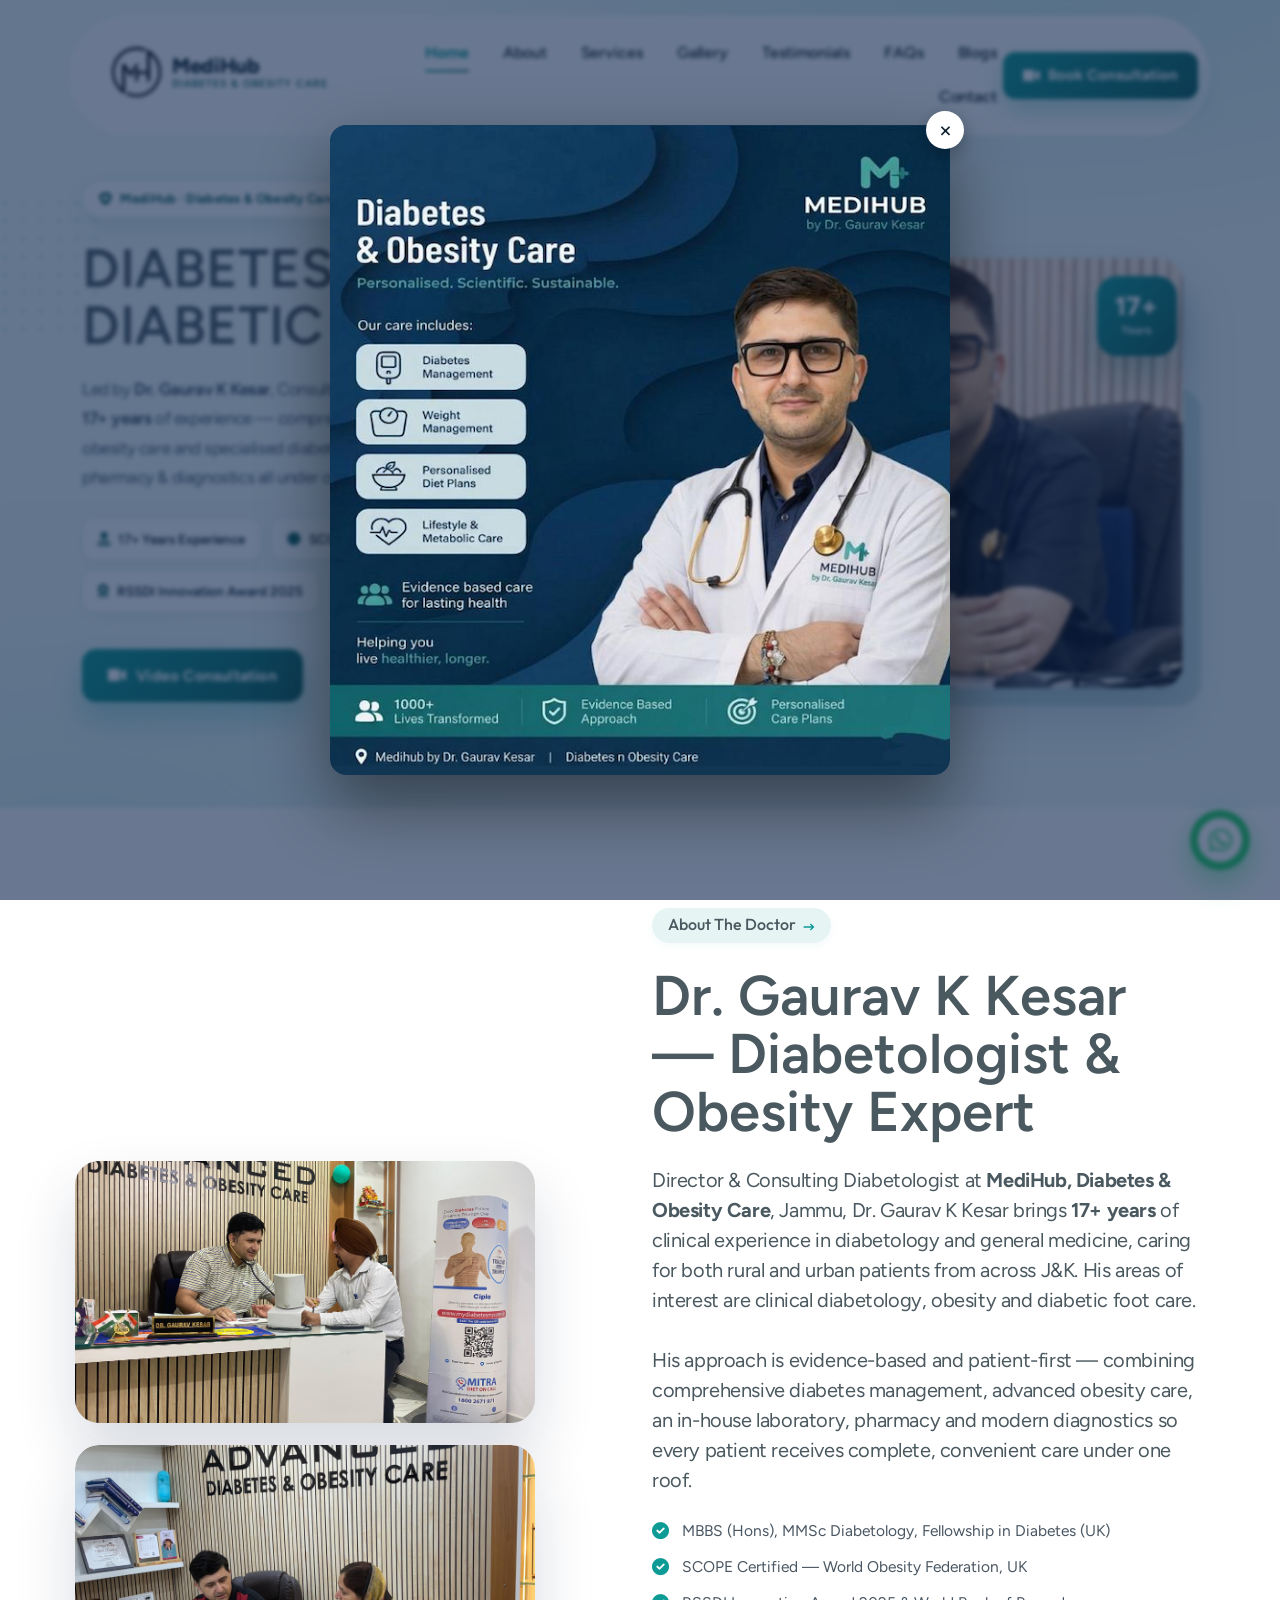
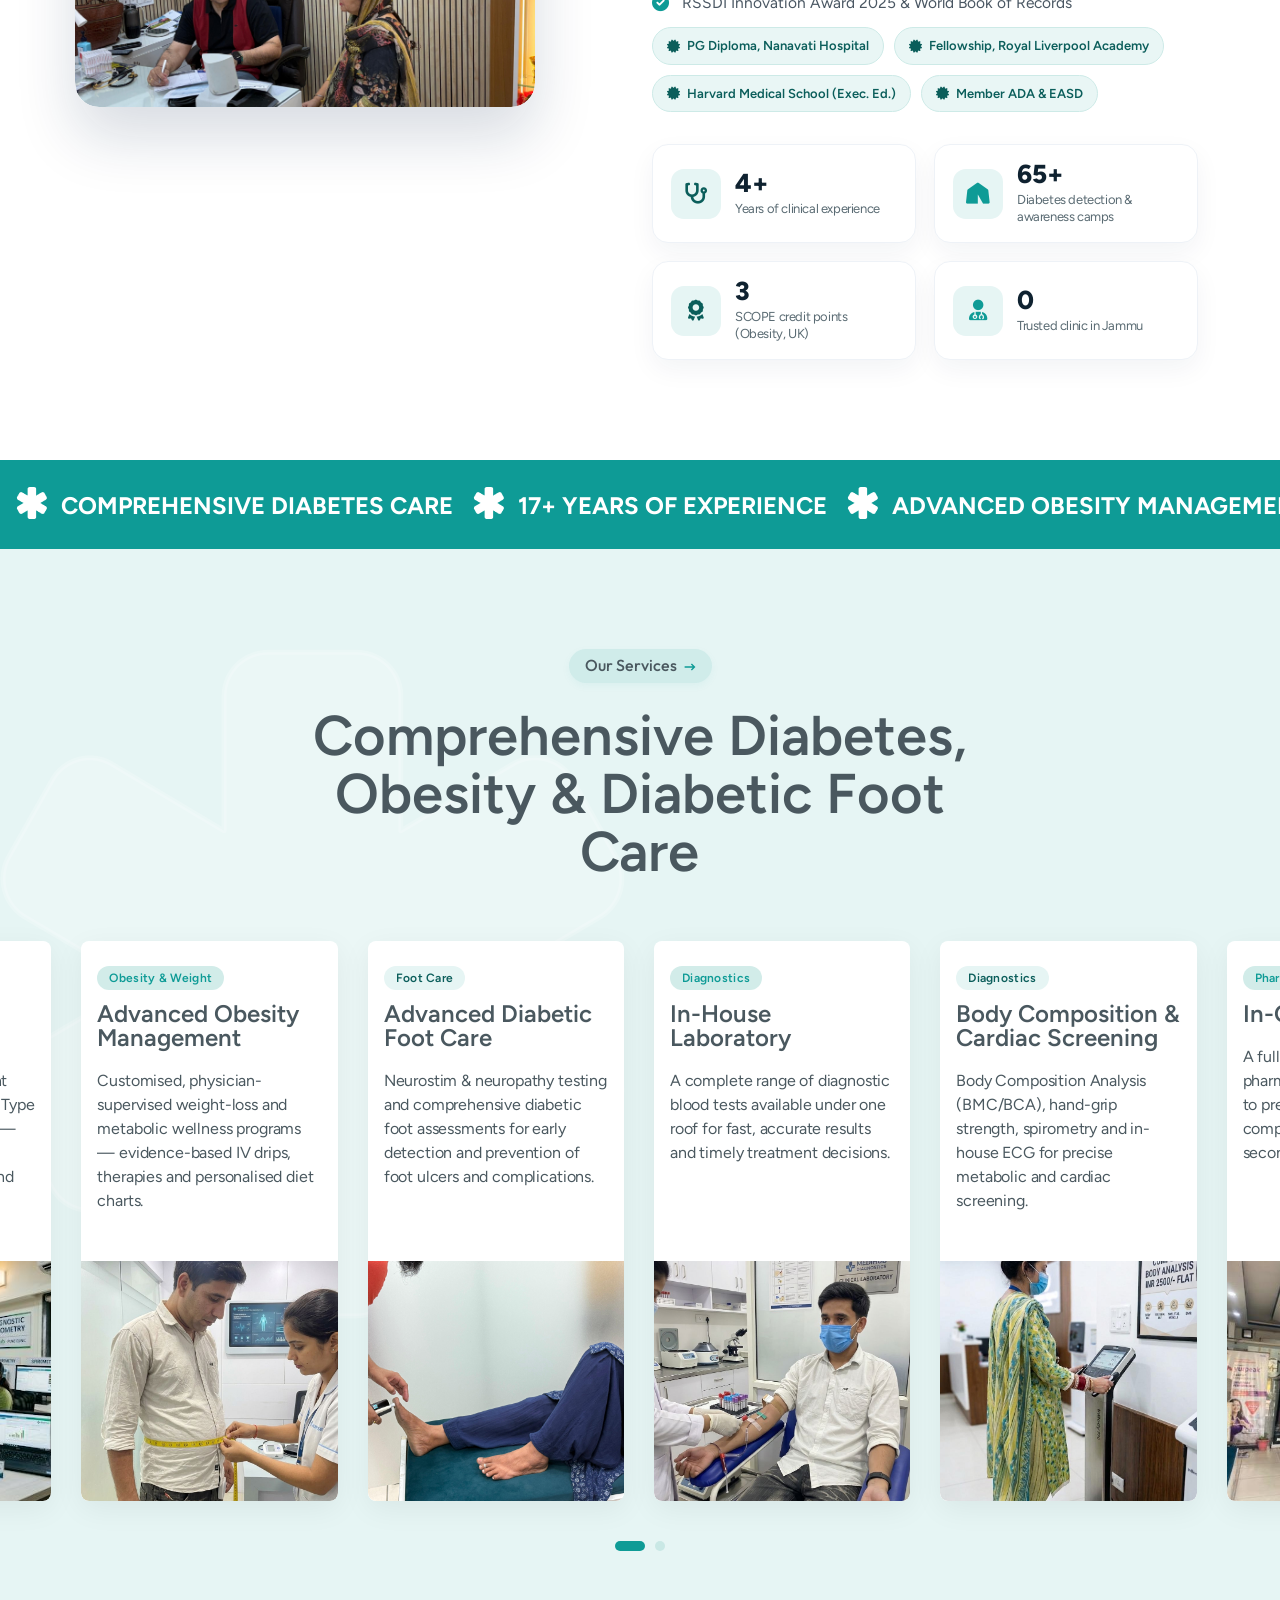
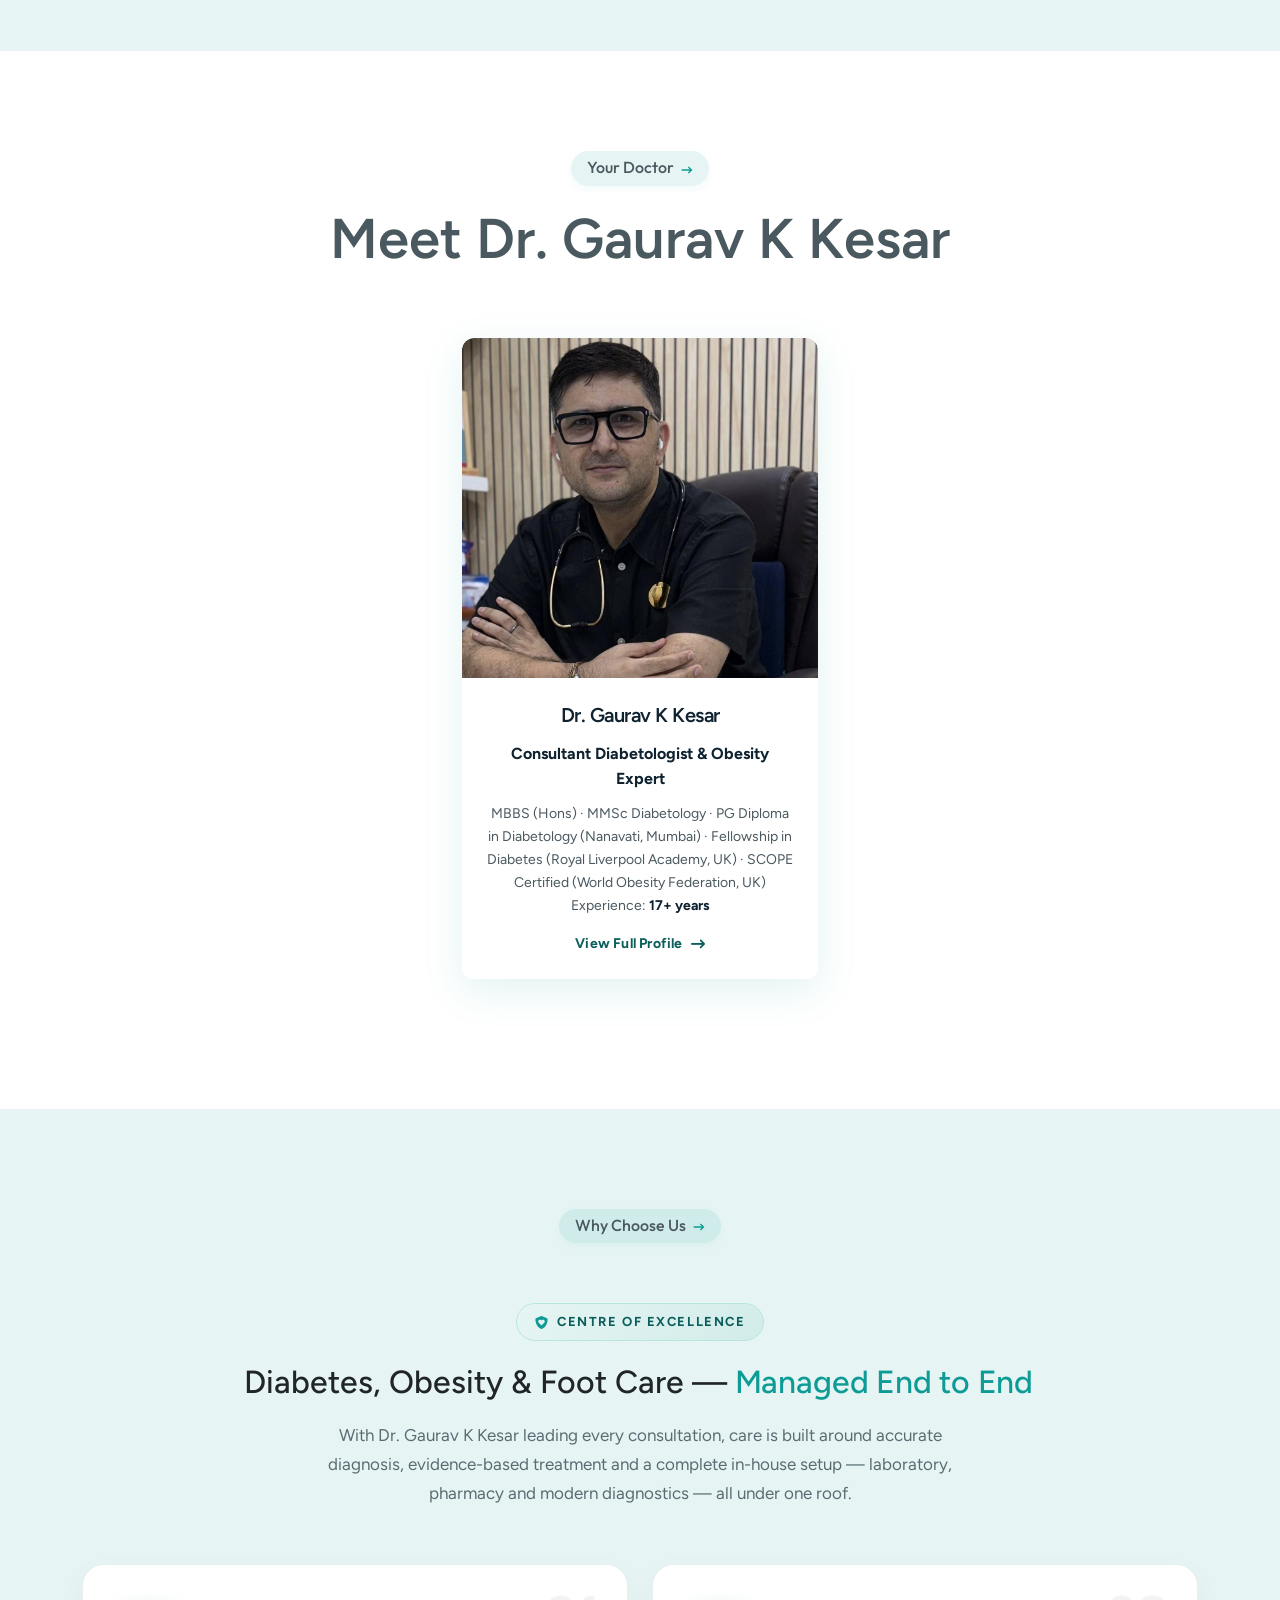
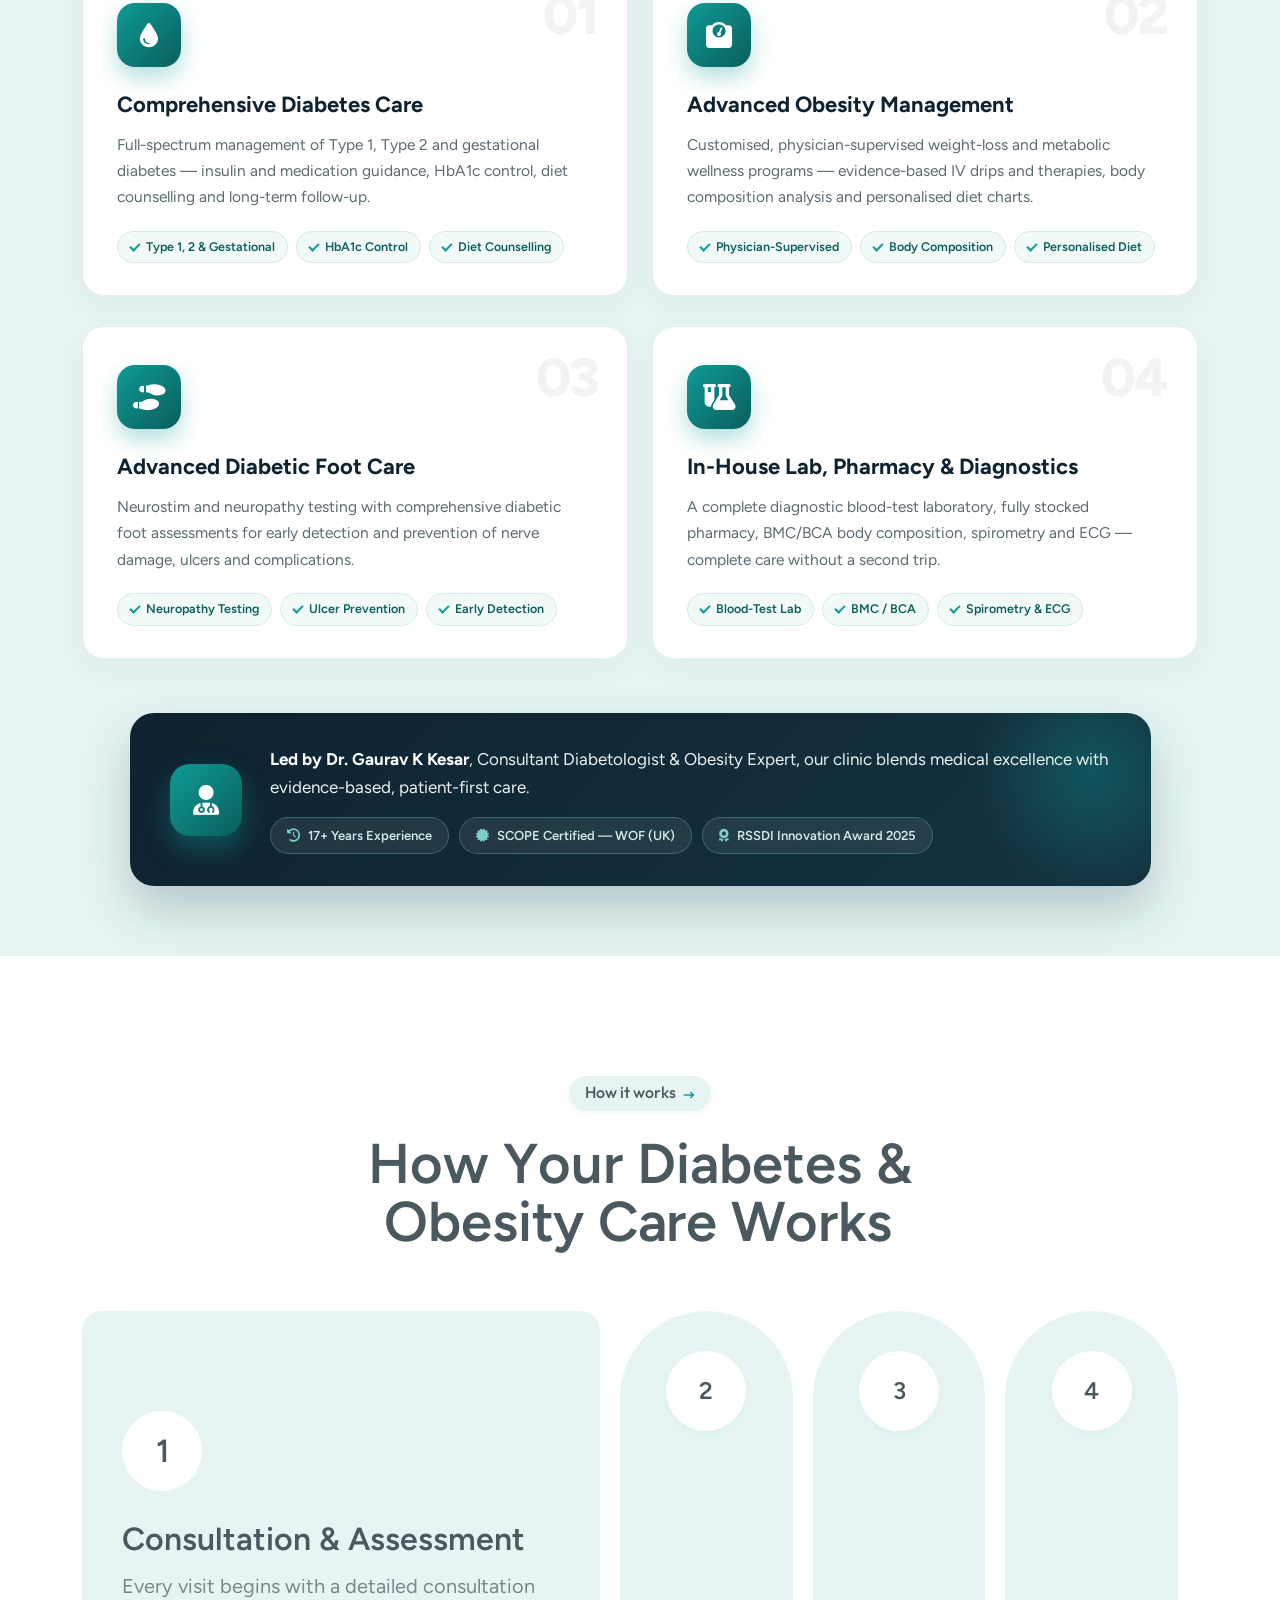
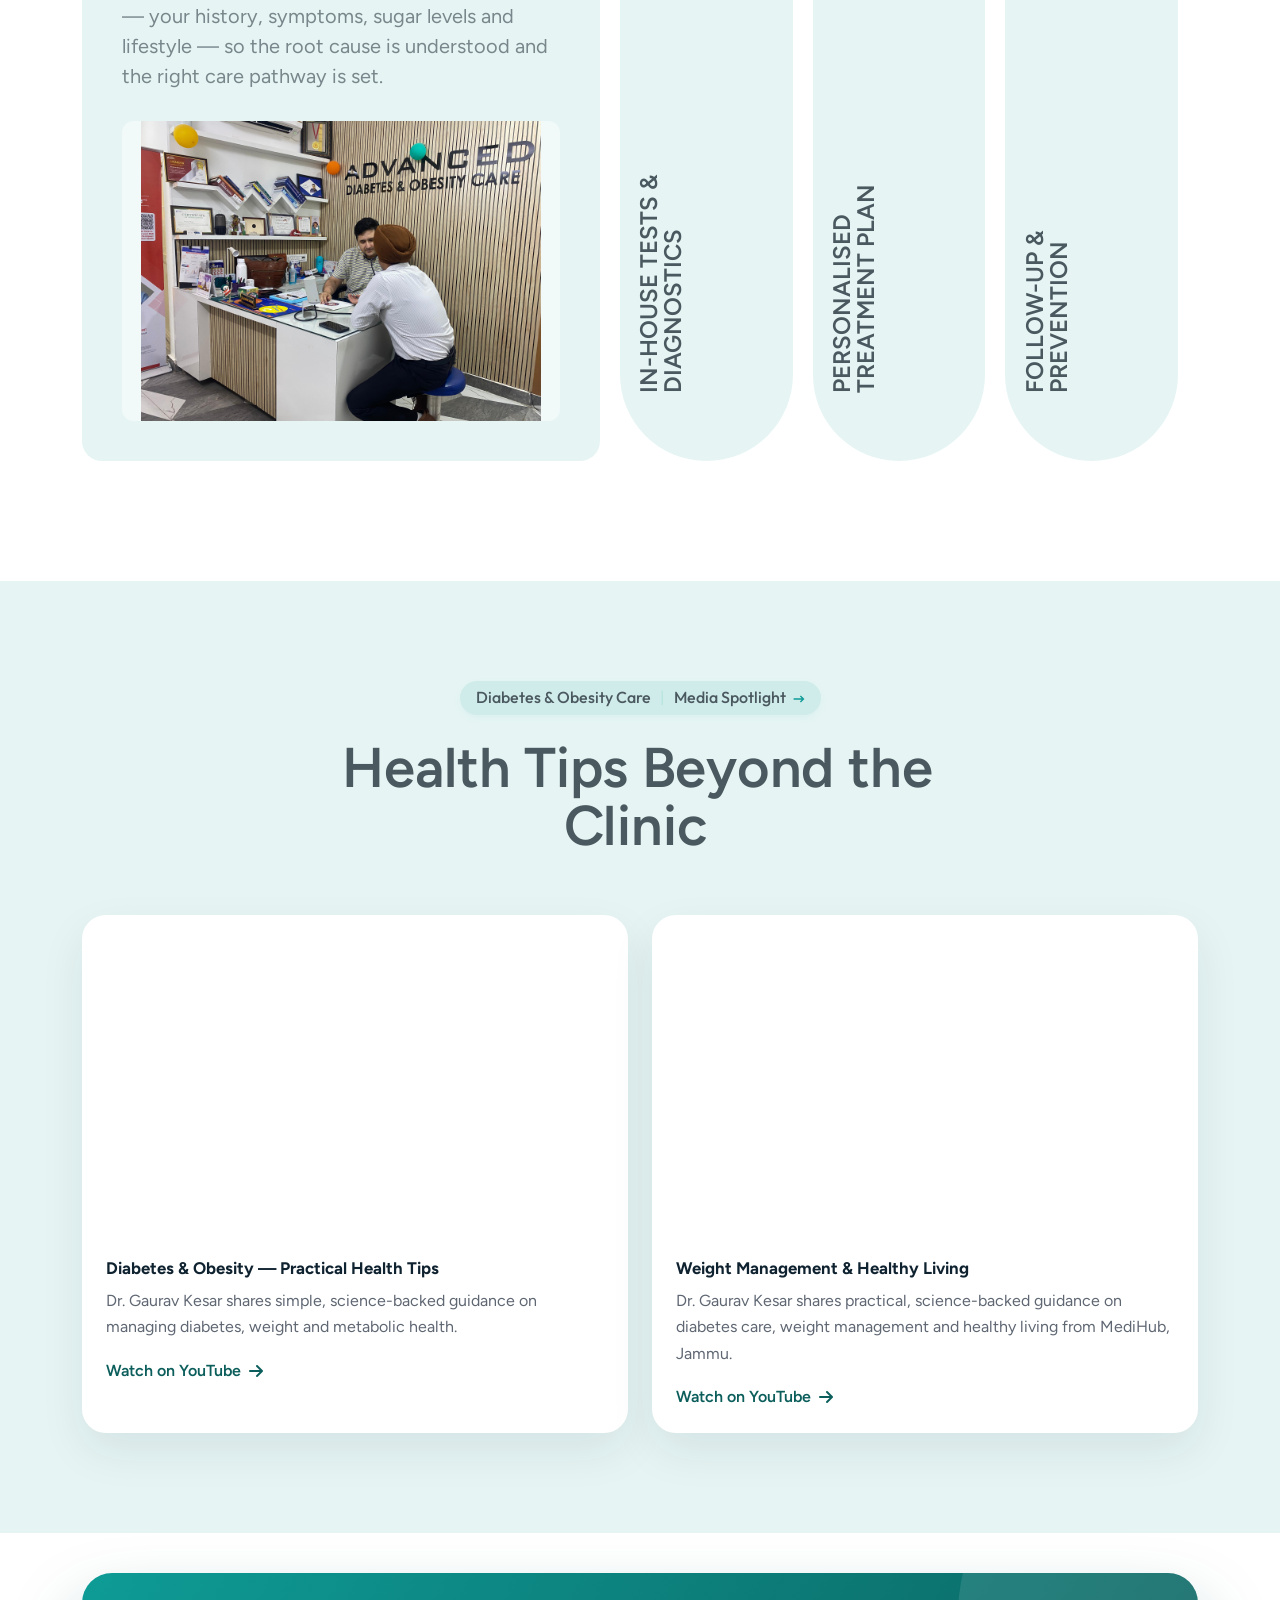
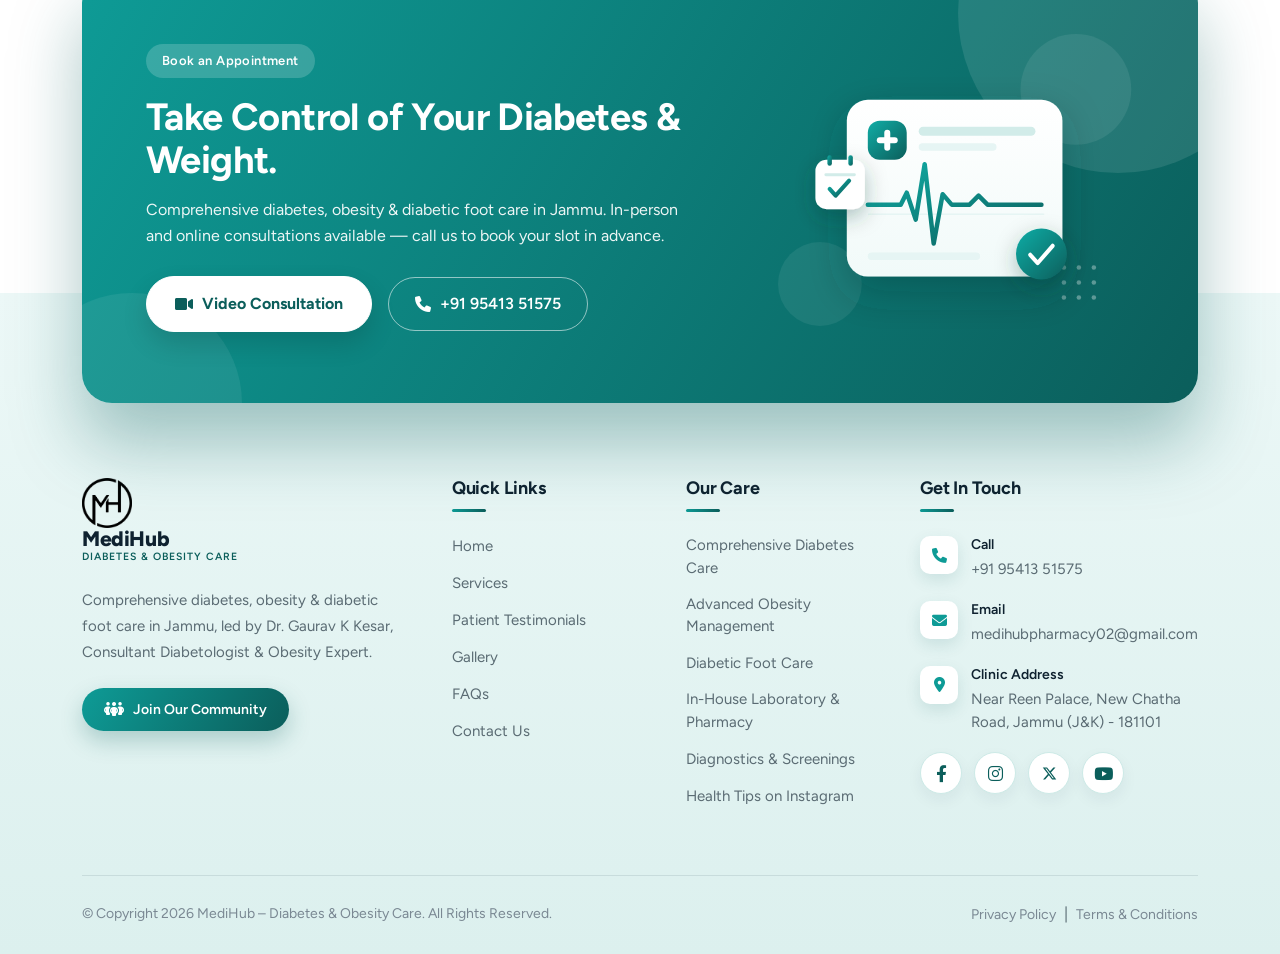
==== commit 6d15d7b3: "commit" ====
--- a/index.html
+++ b/index.html
@@ -6,14 +6,16 @@
   <meta name="viewport" content="width=device-width, initial-scale=1.0">
   <title>Dr. Gaurav K Kesar | Diabetes, Obesity &amp; Diabetic Foot Care in Jammu — MediHub</title>
   <meta name="description"
-    content="Dr. Gaurav K Kesar — Consultant Diabetologist &amp; Obesity Expert at MediHub, Satwari, Jammu. 17+ years of experience in clinical diabetology, advanced obesity management and diabetic foot care. Call +91 95413 51575.">
+    content="Dr. Gaurav K Kesar — Consultant Diabetologist &amp; Obesity Expert at MediHub, Jammu. 17+ years of experience in clinical diabetology, advanced obesity management and diabetic foot care. Call +91 95413 51575.">
   <meta property="og:title" content="Dr. Gaurav K Kesar | Diabetes &amp; Obesity Care — MediHub, Jammu">
   <meta property="og:description"
-    content="Comprehensive diabetes care, advanced obesity management and diabetic foot care in Satwari, Jammu.">
+    content="Comprehensive diabetes care, advanced obesity management and diabetic foot care in Jammu.">
   <meta property="og:type" content="website">
 
   <!--=====FAB ICON=======-->
-  <link rel="icon" type="image/png" href="assets/img/logo/medihub/medihub-mark.png">
+  <link rel="icon" type="image/x-icon" href="assets/img/logo/medihub/favicon.ico">
+    <link rel="icon" type="image/png" href="assets/img/logo/medihub/medihub-favicon.png">
+    <link rel="apple-touch-icon" href="assets/img/logo/medihub/medihub-favicon.png">
 
   <!--===== CSS LINK =======-->
   <link rel="stylesheet" href="assets/css/plugins/bootstrap.min.css">
@@ -246,7 +248,9 @@
   <div class="cs_preloader">
     <div class="cs_preloader_in">
       <div class="cs_wave_first">
-        <div class="mh-brand mh-brand--stack"><img src="assets/img/logo/medihub/medihub-mark.png" alt="MediHub" class="mh-brand__mark"><span class="mh-brand__name"><b>MediHub</b><span>Diabetes &amp; Obesity Care</span></span></div>
+        <div class="mh-brand mh-brand--stack"><img src="assets/img/logo/medihub/medihub-mark.png" alt="MediHub" class="mh-brand__mark"><span class="mh-brand__name"><b>MediHub</b></span></div>
+
+        <p style="text-align:center;font-size:14px;color:#0b5e5b;font-weight:600;letter-spacing:.2px;margin-top:14px;">by Dr. Gaurav K Kesar</p>
 
         <p style="text-align:center;font-size:18px;color:#4a585f;margin-top:10px;">
           Loading
@@ -276,14 +280,24 @@
 
   <!--===== PRELOADER ENDS =======-->
 
+  <!--===== WELCOME POPUP STARTS =======-->
+  <div class="mh-popup" id="mhWelcomePopup" role="dialog" aria-modal="true" aria-label="Welcome to MediHub" aria-hidden="true">
+    <div class="mh-popup__overlay" data-mh-popup-close></div>
+    <div class="mh-popup__box">
+      <button class="mh-popup__close" type="button" aria-label="Close" data-mh-popup-close>&times;</button>
+      <a href="contact.html" class="mh-popup__link">
+        <img src="assets/img/welcome-popup.png" alt="MediHub — Diabetes &amp; Obesity Care by Dr. Gaurav K Kesar">
+      </a>
+    </div>
+  </div>
+  <!--===== WELCOME POPUP ENDS =======-->
+
   <!--===== PROGRESS STARTS=======-->
-  <div class="paginacontainer">
-    <div class="progress-wrap">
-      <svg class="progress-circle svg-content" width="100%" height="100%" viewBox="-1 -1 102 102">
-        <path d="M50,1 a49,49 0 0,1 0,98 a49,49 0 0,1 0,-98" />
-      </svg>
-    </div>
-  </div>
+    <!--===== WHATSAPP BOOKING FLOAT =======-->
+  <a class="mh-wa-float" href="https://api.whatsapp.com/send/?phone=%2B919541351575&text=Hello%21+I+would+like+to+book+an+appointment.&type=phone_number&app_absent=0" target="_blank" rel="noopener" aria-label="Book an appointment on WhatsApp">
+    <i class="fa-brands fa-whatsapp"></i>
+    <span class="mh-wa-float__label">Book Appointment</span>
+  </a>
   <!--===== PROGRESS ENDS=======-->
 
   <!--=====HEADER START=======-->
@@ -348,11 +362,10 @@
         <div class="vl-offcanvas-cta">
           <a href="https://api.whatsapp.com/send/?phone=%2B919541351575&amp;text=Hello%21+I+would+like+to+book+an+appointment.&amp;type=phone_number&amp;app_absent=0"
             target="_blank" rel="noopener" class="moff-btn moff-btn--wa">
-            <i class="fa-brands fa-whatsapp"></i> Appointment on WhatsApp
+            <i class="fa-brands fa-whatsapp"></i> Book on WhatsApp
           </a>
-          <a href="https://api.whatsapp.com/send/?phone=%2B919541351575&text=Hello%21+I+would+like+to+book+an+appointment.&type=phone_number&app_absent=0"
-            class="moff-btn moff-btn--video">
-            <i class="fa-solid fa-video"></i> Schedule Video Consultation
+          <a href="https://gkesar.exlyapp.com/checkout/17e59426-9357-4dd4-834e-ffbd6f62610a" target="_blank" rel="noopener" class="moff-btn moff-btn--video">
+            <i class="fa-solid fa-video"></i> Video Consultation
           </a>
         </div>
 
@@ -361,20 +374,17 @@
             <span class="moff-contact__ic"><i class="fa-solid fa-phone"></i></span>
             <span class="moff-contact__tx"><strong>Call us</strong>+91 95413 51575</span>
           </a>
-          <a href="https://www.instagram.com/dr_gauravkesar?utm_source=qr" target="_blank" rel="noopener" class="moff-contact">
-              <span class="moff-contact__ic"><i class="fa-brands fa-instagram"></i></span>
-              <span class="moff-contact__tx"><strong>Instagram</strong>@dr_gauravkesar</span>
-            </a>
-            <a href="https://www.youtube.com/@diabetes_and_obesity" target="_blank" rel="noopener" class="moff-contact">
-              <span class="moff-contact__ic"><i class="fa-brands fa-youtube"></i></span>
-              <span class="moff-contact__tx"><strong>YouTube</strong>Dr. Gaurav Kesar</span>
-            </a>
-          <a href="https://www.google.com/maps?q=MediHub+Diabetes+and+Obesity+Care,+Reen+Palace,+Satwari,+Jammu"
+          <a href="https://www.google.com/maps/place/Dr+Gaurav+Kumar+Kesar+Diabetologist+in+Karanbagh/@32.6719492,74.8334838,17z/data=!4m6!3m5!1s0x391e9bcaa68d5695:0x43d8a303984878a6!8m2!3d32.6719492!4d74.8334838"
             target="_blank" rel="noopener" class="moff-contact">
             <span class="moff-contact__ic"><i class="fa-solid fa-location-dot"></i></span>
-            <span class="moff-contact__tx"><strong>Visit us</strong>No. 139, 16th Cross, 1st Block, Satwari,
-              Jammu-560032</span>
+            <span class="moff-contact__tx"><strong>Visit us</strong>Near Reen Palace, New Chatha Road, Jammu (J&K) - 181101</span>
           </a>
+        </div>
+        <div class="moff-social">
+          <a href="https://www.facebook.com/profile.php?id=61580517194959" target="_blank" rel="noopener" aria-label="Facebook"><i class="fa-brands fa-facebook-f"></i></a>
+          <a href="https://www.instagram.com/dr_gauravkesar?utm_source=qr" target="_blank" rel="noopener" aria-label="Instagram"><i class="fa-brands fa-instagram"></i></a>
+          <a href="https://x.com/DrGauravkesar" target="_blank" rel="noopener" aria-label="X (Twitter)"><svg class="mh-x-icon" viewBox="0 0 24 24" width="1em" height="1em" fill="currentColor" aria-hidden="true"><path d="M18.244 2.25h3.308l-7.227 8.26 8.502 11.24H16.17l-5.214-6.817L4.99 21.75H1.68l7.73-8.835L1.254 2.25H8.08l4.713 6.231zm-1.161 17.52h1.833L7.084 4.126H5.117z"/></svg></a>
+          <a href="https://www.youtube.com/@diabetes_and_obesity" target="_blank" rel="noopener" aria-label="YouTube"><i class="fa-brands fa-youtube"></i></a>
         </div>
         <!-- <div class="space20"></div>
         <div class="vl-offcanvas-social">
@@ -406,7 +416,7 @@
               Led by <strong>Dr. Gaurav K Kesar</strong>, Consultant Diabetologist &amp; Obesity Expert with
               <strong>17+ years</strong> of experience &mdash; comprehensive diabetes management, advanced
               obesity care and specialised diabetic foot care, with an in-house lab, pharmacy &amp; diagnostics
-              all under one roof in Satwari, Jammu.
+              all under one roof in Jammu.
             </p>
 
             <ul class="cnsc-hero-trust" data-aos="fade-up" data-aos-duration="560">
@@ -418,7 +428,7 @@
             <div class="cnsc-hero-cta" data-aos="fade-up" data-aos-duration="600">
               <a href="https://gkesar.exlyapp.com/checkout/17e59426-9357-4dd4-834e-ffbd6f62610a"
                 target="_blank" rel="noopener" class="cnsc-cta-btn cnsc-cta-btn--primary">
-                <i class="fa-solid fa-video"></i> Schedule Video Consultation
+                <i class="fa-solid fa-video"></i> Video Consultation
               </a>
               <a href="tel:+919541351575" class="cnsc-hero-call">
                 <span class="cnsc-hero-call__ic"><i class="fa-solid fa-phone-volume"></i></span>
@@ -521,7 +531,7 @@
                 <div class="cnsc-fact__ic is-pink"><i class="fa-solid fa-user-doctor"></i></div>
                 <div>
                   <h3><span class="counter">1</span></h3>
-                  <p>Trusted clinic in Satwari, Jammu</p>
+                  <p>Trusted clinic in Jammu</p>
                 </div>
               </div>
             </div>
@@ -1153,12 +1163,9 @@
         <div class="cnsc-cta__content">
           <span class="cnsc-cta__eyebrow">Book an Appointment</span>
           <h2>Take Control of Your Diabetes &amp; Weight.</h2>
-          <p>Comprehensive diabetes, obesity &amp; diabetic foot care in Satwari, Jammu. In-person and online
-            consultations available &mdash; call or WhatsApp to book your slot in advance.</p>
+          <p>Comprehensive diabetes, obesity &amp; diabetic foot care in Jammu. In-person and online
+            consultations available &mdash; call us to book your slot in advance.</p>
           <div class="cnsc-cta__actions">
-            <a class="cnsc-cta__btn-primary"
-              href="https://api.whatsapp.com/send/?phone=%2B919541351575&text=Hello%21+I+would+like+to+book+an+appointment.&type=phone_number&app_absent=0" target="_blank"
-              rel="noopener"><i class="fa-brands fa-whatsapp"></i> Book on WhatsApp</a>
             <a class="cnsc-cta__btn-video"
               href="https://gkesar.exlyapp.com/checkout/17e59426-9357-4dd4-834e-ffbd6f62610a" target="_blank"
               rel="noopener"><i class="fa-solid fa-video"></i> Video Consultation</a>
@@ -1245,7 +1252,7 @@
         <!-- Brand -->
         <div class="cnsc-footer__brand">
           <a href="index.html" class="mh-brand cnsc-footer__logo"><img src="assets/img/logo/medihub/medihub-mark.png" alt="MediHub" class="mh-brand__mark"><span class="mh-brand__name"><b>MediHub</b><span>Diabetes &amp; Obesity Care</span></span></a>
-          <p>Comprehensive diabetes, obesity &amp; diabetic foot care in Satwari, Jammu,
+          <p>Comprehensive diabetes, obesity &amp; diabetic foot care in Jammu,
             led by Dr. Gaurav K Kesar, Consultant Diabetologist &amp; Obesity Expert.</p>
           <a class="cnsc-footer__join" href="https://gkesar.exlyapp.com/checkout/5d903660-720f-4704-bcb5-bd7d083753ff"
             target="_blank" rel="noopener">
@@ -1286,7 +1293,7 @@
           <ul>
             <li>
               <span class="ci-ic"><i class="fa-solid fa-phone"></i></span>
-              <span class="ci-tx"><strong>Call / WhatsApp</strong><a href="tel:+919541351575">+91 95413 51575</a></span>
+              <span class="ci-tx"><strong>Call</strong><a href="tel:+919541351575">+91 95413 51575</a></span>
             </li>
             <li>
               <span class="ci-ic"><i class="fa-solid fa-envelope"></i></span>
@@ -1295,11 +1302,12 @@
             <li>
               <span class="ci-ic"><i class="fa-solid fa-location-dot"></i></span>
               <span class="ci-tx"><strong>Clinic Address</strong><a
-                  href="https://www.google.com/maps?q=MediHub+Diabetes+and+Obesity+Care,+Reen+Palace,+Satwari,+Jammu"
-                  target="_blank" rel="noopener">Satwari, Chattha Morh, Near Reen Palace, Jammu</a></span>
+                  href="https://www.google.com/maps/place/Dr+Gaurav+Kumar+Kesar+Diabetologist+in+Karanbagh/@32.6719492,74.8334838,17z/data=!4m6!3m5!1s0x391e9bcaa68d5695:0x43d8a303984878a6!8m2!3d32.6719492!4d74.8334838"
+                  target="_blank" rel="noopener">Near Reen Palace, New Chatha Road, Jammu (J&K) - 181101</a></span>
             </li>
           </ul>
           <div class="cnsc-footer__social">
+            <a href="https://www.facebook.com/profile.php?id=61580517194959" target="_blank" rel="noopener" aria-label="Facebook"><i class="fa-brands fa-facebook-f"></i></a>
             <a href="https://www.instagram.com/dr_gauravkesar?utm_source=qr" target="_blank" rel="noopener" aria-label="Instagram"><i class="fa-brands fa-instagram"></i></a>
             <a href="https://x.com/DrGauravkesar" target="_blank" rel="noopener" aria-label="X (Twitter)"><svg class="mh-x-icon" viewBox="0 0 24 24" width="1em" height="1em" fill="currentColor" aria-hidden="true"><path d="M18.244 2.25h3.308l-7.227 8.26 8.502 11.24H16.17l-5.214-6.817L4.99 21.75H1.68l7.73-8.835L1.254 2.25H8.08l4.713 6.231zm-1.161 17.52h1.833L7.084 4.126H5.117z"/></svg></a>
             <a href="https://www.youtube.com/@diabetes_and_obesity" target="_blank" rel="noopener" aria-label="YouTube"><i class="fa-brands fa-youtube"></i></a>
@@ -1342,6 +1350,32 @@
   <script src="assets/js/plugins/swiper.js"></script>
   <script src="assets/js/main.js"></script>
 
+  <!--===== WELCOME POPUP SCRIPT =======-->
+  <script>
+    (function () {
+      var popup = document.getElementById('mhWelcomePopup');
+      if (!popup) return;
+      function closePopup() {
+        popup.classList.remove('is-open');
+        popup.setAttribute('aria-hidden', 'true');
+      }
+      function openPopup() {
+        popup.classList.add('is-open');
+        popup.setAttribute('aria-hidden', 'false');
+      }
+      Array.prototype.forEach.call(popup.querySelectorAll('[data-mh-popup-close]'), function (el) {
+        el.addEventListener('click', function (e) { e.preventDefault(); closePopup(); });
+      });
+      document.addEventListener('keydown', function (e) {
+        if (e.key === 'Escape' || e.keyCode === 27) closePopup();
+      });
+      // show on every page load, just after the preloader fades
+      function showPopup() { setTimeout(openPopup, 900); }
+      if (document.readyState === 'complete') showPopup();
+      else window.addEventListener('load', showPopup);
+    })();
+  </script>
+
 </body>
 
 </html>
--- a/assets/css/custom.css
+++ b/assets/css/custom.css
@@ -2,6 +2,47 @@
    THE CHILD & NEURO-SPINE CARE — shared custom overrides
    Loaded on every page after main.css so the whole site stays consistent.
    ========================================================================== */
+
+/* ==========================================================================
+   Floating WhatsApp "Book Appointment" button (bottom-right, every page)
+   ========================================================================== */
+.mh-wa-float{
+  position:fixed;right:30px;bottom:30px;z-index:10000;
+  display:inline-flex;align-items:center;
+  height:60px;border-radius:30px;
+  background:#25D366;color:#fff;text-decoration:none;
+  box-shadow:0 12px 30px rgba(37,211,102,.45);
+  transition:transform .25s ease,box-shadow .25s ease;
+}
+.mh-wa-float i{
+  font-size:26px;width:44px;height:44px;flex:0 0 auto;margin:8px;
+  display:flex;align-items:center;justify-content:center;
+  background:#fff;color:#25D366;border-radius:50%;
+}
+.mh-wa-float__label{
+  color:#fff;font-size:15px;font-weight:700;white-space:nowrap;
+  max-width:0;opacity:0;overflow:hidden;
+  transition:max-width .35s ease,opacity .25s ease,padding .35s ease;
+}
+.mh-wa-float:hover{transform:translateY(-3px);box-shadow:0 16px 38px rgba(37,211,102,.55)}
+.mh-wa-float:hover .mh-wa-float__label{max-width:200px;opacity:1;padding-right:24px}
+/* gentle attention pulse */
+.mh-wa-float::after{
+  content:"";position:absolute;inset:0;border-radius:30px;pointer-events:none;
+  animation:mhWaPulse 2.4s ease-out infinite;
+}
+@keyframes mhWaPulse{
+  0%{box-shadow:0 0 0 0 rgba(37,211,102,.45)}
+  70%{box-shadow:0 0 0 16px rgba(37,211,102,0)}
+  100%{box-shadow:0 0 0 0 rgba(37,211,102,0)}
+}
+@media (max-width:575px){
+  .mh-wa-float{right:18px;bottom:18px;height:56px}
+  .mh-wa-float i{width:42px;height:42px;margin:7px;font-size:23px}
+}
+@media (prefers-reduced-motion:reduce){
+  .mh-wa-float::after{animation:none}
+}
 
 /* ==========================================================================
    On-brand call-to-action panel (.cnsc-cta) — replaces the template's
@@ -50,12 +91,12 @@
 .cnsc-cta__btn-ghost:hover{color:#0b5e5b;background:#fff;border-color:#fff}
 .cnsc-cta__btn-ghost svg path{fill:currentColor}
 .cnsc-cta__btn-video{
-  display:inline-flex;align-items:center;gap:9px;color:#fff;font-size:16px;font-weight:700;
-  padding:15px 28px;border-radius:40px;background:rgba(255,255,255,.14);
-  border:1.6px solid rgba(255,255,255,.55);transition:all .25s ease;
-}
-.cnsc-cta__btn-video i{color:#fff;transition:color .25s ease}
-.cnsc-cta__btn-video:hover{color:#0b5e5b;background:#fff;border-color:#fff;transform:translateY(-2px)}
+  display:inline-flex;align-items:center;gap:9px;color:#0b5e5b;font-size:16px;font-weight:700;
+  padding:15px 28px;border-radius:40px;background:#fff;
+  border:1.6px solid #fff;box-shadow:0 12px 26px rgba(0,0,0,.14);transition:transform .25s ease,box-shadow .25s ease;
+}
+.cnsc-cta__btn-video i{color:#0b5e5b;transition:color .25s ease}
+.cnsc-cta__btn-video:hover{color:#0b5e5b;background:#fff;border-color:#fff;transform:translateY(-2px);box-shadow:0 18px 34px rgba(0,0,0,.2)}
 .cnsc-cta__btn-video:hover i{color:#0b5e5b}
 
 .cnsc-cta__media{position:relative;z-index:2;text-align:center}
@@ -119,14 +160,15 @@
 
 /* ----- Beautified preloader ----- */
 .cs_preloader{background:linear-gradient(180deg,#f1faf9 0%,#ecf8f7 100%) !important}
-.cs_preloader .cs_wave_first{position:relative;display:inline-block}
+.cs_preloader .cs_wave_first{position:relative;display:flex;flex-direction:column;align-items:center;text-align:center}
 .cs_preloader .cs_wave_first img{
   position:relative;z-index:2;border-radius:22px;
   box-shadow:0 20px 45px rgba(11, 94, 91,.28);
 }
 .cs_preloader .cs_wave_first p{
-  font-weight:600 !important;letter-spacing:.4px;color:#0b5e5b !important;margin-top:26px !important;
-}
+  font-weight:600 !important;letter-spacing:.4px;color:#0b5e5b !important;margin-top:8px !important;
+}
+.cs_preloader .cs_wave_first .mh-brand--stack{gap:8px}
 
 /* Responsive video embeds (testimonials / media) */
 .video-responsive{position:relative;padding-bottom:56.25%;height:0;overflow:hidden}
@@ -237,6 +279,32 @@
   background:linear-gradient(135deg,#0e9b96,#0b5e5b);color:#fff;border-color:transparent;transform:translateY(-3px);
 }
 .cnsc-footer__social .mh-x-icon{width:15px;height:15px;display:block}
+
+/* social icons inside the contact info list */
+.ci-social{display:flex;gap:10px;margin-top:9px;flex-wrap:wrap}
+.ci-social a{
+  width:40px;height:40px;border-radius:50%;flex:0 0 auto;
+  display:inline-flex;align-items:center;justify-content:center;
+  background:#fff;color:#0b5e5b;border:1px solid #cdeae7;font-size:16px;
+  box-shadow:0 6px 16px rgba(13,38,76,.06);transition:transform .25s ease,background .25s ease,color .25s ease,border-color .25s ease;
+}
+.ci-social a:hover{
+  background:linear-gradient(135deg,#0e9b96,#0b5e5b);color:#fff;border-color:transparent;transform:translateY(-3px);
+}
+.ci-social .mh-x-icon{width:14px;height:14px;display:block}
+
+/* social icons in the doctor profile card */
+.docx-social{display:flex;justify-content:center;gap:10px;margin-top:16px;flex-wrap:wrap}
+.docx-social a{
+  width:42px;height:42px;border-radius:50%;flex:0 0 auto;
+  display:flex;align-items:center;justify-content:center;
+  background:#f1faf9;color:#0b5e5b;border:1px solid #e9f6f5;font-size:16px;
+  transition:transform .25s ease,background .25s ease,color .25s ease,border-color .25s ease;
+}
+.docx-social a:hover{
+  background:linear-gradient(135deg,#0e9b96,#0b5e5b);color:#fff;border-color:transparent;transform:translateY(-2px);
+}
+.docx-social .mh-x-icon{width:14px;height:14px;display:block}
 
 /* --- Columns --- */
 .cnsc-footer__grid{
@@ -458,7 +526,42 @@
 .cnsc-trust-card p{color:#5a6b73;font-size:14.5px;line-height:1.6;margin:0}
 
 /* --- FAQ accordion (native, no JS) --- */
+/* ============================================================
+   Welcome popup (homepage on load)
+   ============================================================ */
+.mh-popup{position:fixed;inset:0;z-index:99999;display:none;align-items:center;justify-content:center;padding:20px}
+.mh-popup.is-open{display:flex}
+.mh-popup__overlay{position:absolute;inset:0;background:rgba(13,38,76,.62);-webkit-backdrop-filter:blur(2px);backdrop-filter:blur(2px)}
+.mh-popup__box{position:relative;max-width:620px;width:100%;animation:mhPopIn .35s ease}
+.mh-popup__link{display:block;line-height:0}
+.mh-popup__box img{display:block;max-width:100%;max-height:90vh;width:100%;height:auto;margin:0 auto;border-radius:16px;box-shadow:0 30px 70px rgba(0,0,0,.45)}
+.mh-popup__close{
+  position:absolute;top:-14px;right:-14px;width:38px;height:38px;border-radius:50%;
+  border:none;background:#fff;color:#0f2230;font-size:24px;line-height:1;cursor:pointer;
+  box-shadow:0 6px 18px rgba(0,0,0,.28);display:flex;align-items:center;justify-content:center;
+  transition:transform .25s ease,background .2s ease;z-index:2;
+}
+.mh-popup__close:hover{transform:rotate(90deg);background:#f1f5f9}
+@keyframes mhPopIn{from{opacity:0;transform:translateY(16px) scale(.96)}to{opacity:1;transform:none}}
+@media (max-width:520px){
+  .mh-popup{padding:16px}
+  .mh-popup__close{top:-10px;right:-10px;width:34px;height:34px;font-size:22px}
+}
+
 .cnsc-faq{max-width:880px;margin:0 auto}
+/* two parallel columns */
+.cnsc-faq--2col{max-width:1180px;display:grid;grid-template-columns:1fr 1fr;gap:24px;align-items:start}
+.cnsc-faq__col{min-width:0}
+.cnsc-faq__col-title{
+  font-size:18px;font-weight:700;color:#0f2230;letter-spacing:-.3px;
+  display:flex;align-items:center;gap:10px;margin:0 0 18px;padding-bottom:14px;
+  border-bottom:2px solid #e7eef0;
+}
+.cnsc-faq__col-title i{color:#0b5e5b;font-size:17px}
+@media (max-width:991px){
+  .cnsc-faq--2col{grid-template-columns:1fr;gap:0}
+  .cnsc-faq__col + .cnsc-faq__col{margin-top:30px}
+}
 .cnsc-faq__item{
   background:#fff;border:1px solid #eef2f7;border-radius:14px;margin-bottom:16px;overflow:hidden;
   box-shadow:0 8px 24px rgba(13,38,76,.05);transition:box-shadow .3s ease;
@@ -476,7 +579,7 @@
 /* --- Gallery hover --- */
 .cnsc-gallery__item{position:relative;border-radius:16px;overflow:hidden;box-shadow:0 10px 30px rgba(13,38,76,.08)}
 .cnsc-gallery__item img{width:100%;height:auto;display:block;transition:transform .5s ease}
-.cnsc-gallery__item::after{content:"";position:absolute;inset:0;background:linear-gradient(180deg,rgba(11, 94, 91,0) 40%,rgba(13,38,76,.55));opacity:0;transition:opacity .4s ease}
+.cnsc-gallery__item::after{content:"";position:absolute;inset:0;pointer-events:none;background:linear-gradient(180deg,rgba(11, 94, 91,0) 40%,rgba(13,38,76,.55));opacity:0;transition:opacity .4s ease}
 .cnsc-gallery__item:hover img{transform:scale(1.08)}
 .cnsc-gallery__item:hover::after{opacity:1}
 
@@ -1585,27 +1688,131 @@
 .vl-header-action-item .vl-offcanvas-toggle:hover{background:#0e9b96;color:#fff;border-color:#0e9b96}
 
 /* ============================================================
-   Gallery → masonry: every photo shows in full (natural aspect),
-   no cropping, no letterbox/background. Image rows only.
+   Gallery → uniform grid: equal-size thumbnails cropped to a
+   consistent 4:3 so every row lines up edge-to-edge. No ragged
+   masonry columns, no whitespace gaps.
    ============================================================ */
 .sec-w .row:has(.cnsc-gallery__item){
-  display:block;
-  column-count:3;
-  column-gap:24px;
+  display:grid;
+  grid-template-columns:repeat(3,1fr);
+  gap:24px;
+  align-items:stretch;
 }
 .sec-w .row:has(.cnsc-gallery__item) > [class*="col-"]{
-  width:100%;max-width:100%;flex:0 0 100%;
-  padding:0;margin:0 0 24px;
-  display:inline-block;vertical-align:top;
-  break-inside:avoid;-webkit-column-break-inside:avoid;page-break-inside:avoid;
-}
-.sec-w .cnsc-gallery__item{height:auto}
-.sec-w .cnsc-gallery__item img{height:auto;width:100%;display:block}
+  width:auto;max-width:none;flex:none;
+  padding:0;margin:0 !important;
+}
+.sec-w .cnsc-gallery__item{height:100%}
+.sec-w .cnsc-gallery__link{display:block;height:100%;cursor:zoom-in}
+.sec-w .cnsc-gallery__item img{
+  width:100%;height:100%;display:block;
+  aspect-ratio:4/3;object-fit:cover;
+}
+
+/* breathing room before each new section (every group header that
+   follows an image grid — i.e. all but the first) */
+.sec-w .row:has(.cnsc-gallery__item) + .row:has(.mh-gallery-group){
+  margin-top:64px;
+}
 
 @media (max-width:991px){
-  .sec-w .row:has(.cnsc-gallery__item){column-count:2;column-gap:18px}
-  .sec-w .row:has(.cnsc-gallery__item) > [class*="col-"]{margin-bottom:18px}
+  .sec-w .row:has(.cnsc-gallery__item){grid-template-columns:repeat(2,1fr);gap:18px}
+  .sec-w .row:has(.cnsc-gallery__item) + .row:has(.mh-gallery-group){margin-top:44px}
 }
 @media (max-width:575px){
-  .sec-w .row:has(.cnsc-gallery__item){column-count:1}
-}
+  .sec-w .row:has(.cnsc-gallery__item){grid-template-columns:repeat(2,1fr);gap:12px}
+  .sec-w .row:has(.cnsc-gallery__item) + .row:has(.mh-gallery-group){margin-top:36px}
+}
+
+/* ==========================================================================
+   MOBILE FOOTER + OFFCANVAS MENU — consolidated professional redesign.
+   Placed last so it supersedes the earlier conflicting @media blocks.
+   Goals: no dead/empty space, tight vertical rhythm, on-brand teal theme.
+   ========================================================================== */
+@media (max-width:767px){
+  /* ---------------- FOOTER ---------------- */
+  .cnsc-footer{padding:40px 0 18px !important;text-align:left !important}
+  .cnsc-footer__grid{
+    display:grid !important;grid-template-columns:1fr 1fr !important;
+    gap:24px 18px !important;text-align:left !important;align-items:start;
+  }
+  /* Brand — full width, centred, soft divider under it */
+  .cnsc-footer__brand{
+    grid-column:1 / -1 !important;text-align:center !important;
+    padding-bottom:22px !important;margin-bottom:0 !important;
+    border-bottom:1px solid rgba(11,31,51,.08) !important;
+  }
+  .cnsc-footer__brand .cnsc-footer__logo{margin:0 auto 14px !important;max-width:82px !important}
+  .cnsc-footer__brand p{margin:0 auto 16px !important;max-width:320px !important;font-size:14px !important;line-height:1.6 !important}
+  .cnsc-footer__join{margin:0 auto !important}
+  /* Two compact link columns side-by-side */
+  .cnsc-footer__col{text-align:left !important}
+  .cnsc-footer__col h4{font-size:15px !important;margin:0 0 12px !important;padding-bottom:9px !important}
+  .cnsc-footer__col h4::after{left:0 !important;transform:none !important;width:26px !important}
+  .cnsc-footer__col ul li{margin-bottom:9px !important}
+  .cnsc-footer__col ul li a{font-size:13.5px !important;line-height:1.4}
+  /* Contact — full width, tidy cards + social */
+  .cnsc-footer__contact{
+    grid-column:1 / -1 !important;padding-top:20px !important;
+    border-top:1px solid rgba(11,31,51,.08) !important;
+  }
+  .cnsc-footer__contact ul{display:flex !important;flex-direction:column;gap:10px !important;margin:0 0 16px !important}
+  .cnsc-footer__contact ul li{
+    margin:0 !important;max-width:none !important;justify-content:flex-start !important;text-align:left !important;
+    background:#fff;border:1px solid #e7eef6;border-radius:13px;padding:12px 14px !important;
+    box-shadow:0 8px 20px rgba(13,38,76,.05);
+  }
+  .cnsc-footer__contact .ci-ic{width:36px !important;height:36px !important;font-size:14px !important}
+  .cnsc-footer__social{justify-content:flex-start !important;gap:10px !important;margin:0 !important}
+  .cnsc-footer__social a{width:40px;height:40px;font-size:16px}
+  /* Bottom bar — centred, compact */
+  .cnsc-footer__bottom{
+    flex-direction:column !important;align-items:center !important;gap:8px !important;
+    text-align:center !important;margin-top:24px !important;padding-top:16px !important;
+  }
+  .cnsc-footer__bottom p{font-size:12.5px !important}
+
+  /* ---------------- OFFCANVAS MENU ---------------- */
+  /* flow content top→bottom (kills the big mid-panel empty gap) */
+  .vl-offcanvas{overflow-y:auto !important}
+  .vl-offcanvas-wrapper{min-height:auto !important;height:auto !important;display:block !important}
+  .vl-offcanvas .vl-offcanvas-header{padding:15px 18px !important}
+  .vl-offcanvas-brand img{height:46px !important}
+  .vl-offcanvas-menu{padding:6px 18px 0 !important}
+  .vl-offcanvas-menu ul li a{padding:13px 2px !important;font-size:15.5px !important}
+  .vl-offcanvas-cta{padding:14px 18px 4px !important;gap:10px !important;margin-top:6px}
+  .moff-btn{padding:13px 18px !important;font-size:14.5px !important}
+  .vl-offcanvas-contact{
+    margin-top:0 !important;padding:14px 18px 16px !important;gap:9px !important;
+    border-top:1px solid #eef4f4;
+  }
+  .moff-contact{padding:11px 13px !important;border-radius:12px}
+  /* compact social row at the foot of the menu */
+  .moff-social{display:flex;justify-content:center;gap:10px;padding:6px 18px 26px;flex-wrap:wrap}
+  .moff-social a{
+    width:42px;height:42px;border-radius:50%;flex:0 0 auto;
+    display:flex;align-items:center;justify-content:center;
+    background:#f1faf9;border:1px solid #e9f6f5;color:#0b5e5b;font-size:16px;
+    transition:transform .25s ease,background .25s ease,color .25s ease,border-color .25s ease;
+  }
+  .moff-social a:hover{background:linear-gradient(135deg,#0e9b96,#0b5e5b);color:#fff;border-color:transparent;transform:translateY(-2px)}
+  .moff-social .mh-x-icon{width:14px;height:14px;display:block}
+}
+@media (max-width:360px){
+  .cnsc-footer__col ul li a{font-size:13px !important}
+}
+
+/* ==========================================================================
+   Footer brand logo on mobile — clean centred logo + name stack.
+   The fixed max-width clipped the wider "DIABETES & OBESITY CARE" text and
+   broke the shared centre axis; make it a content-sized centred column.
+   ========================================================================== */
+@media (max-width:767px){
+  .cnsc-footer__brand .cnsc-footer__logo{
+    display:inline-flex !important;flex-direction:column;align-items:center;gap:9px;
+    width:auto !important;max-width:none !important;margin:0 auto 16px !important;
+  }
+  .cnsc-footer__brand .cnsc-footer__logo .mh-brand__mark{width:60px !important;height:60px !important}
+  .cnsc-footer__brand .cnsc-footer__logo .mh-brand__name{align-items:center !important;text-align:center}
+  .cnsc-footer__brand .cnsc-footer__logo .mh-brand__name b{line-height:1.05}
+}
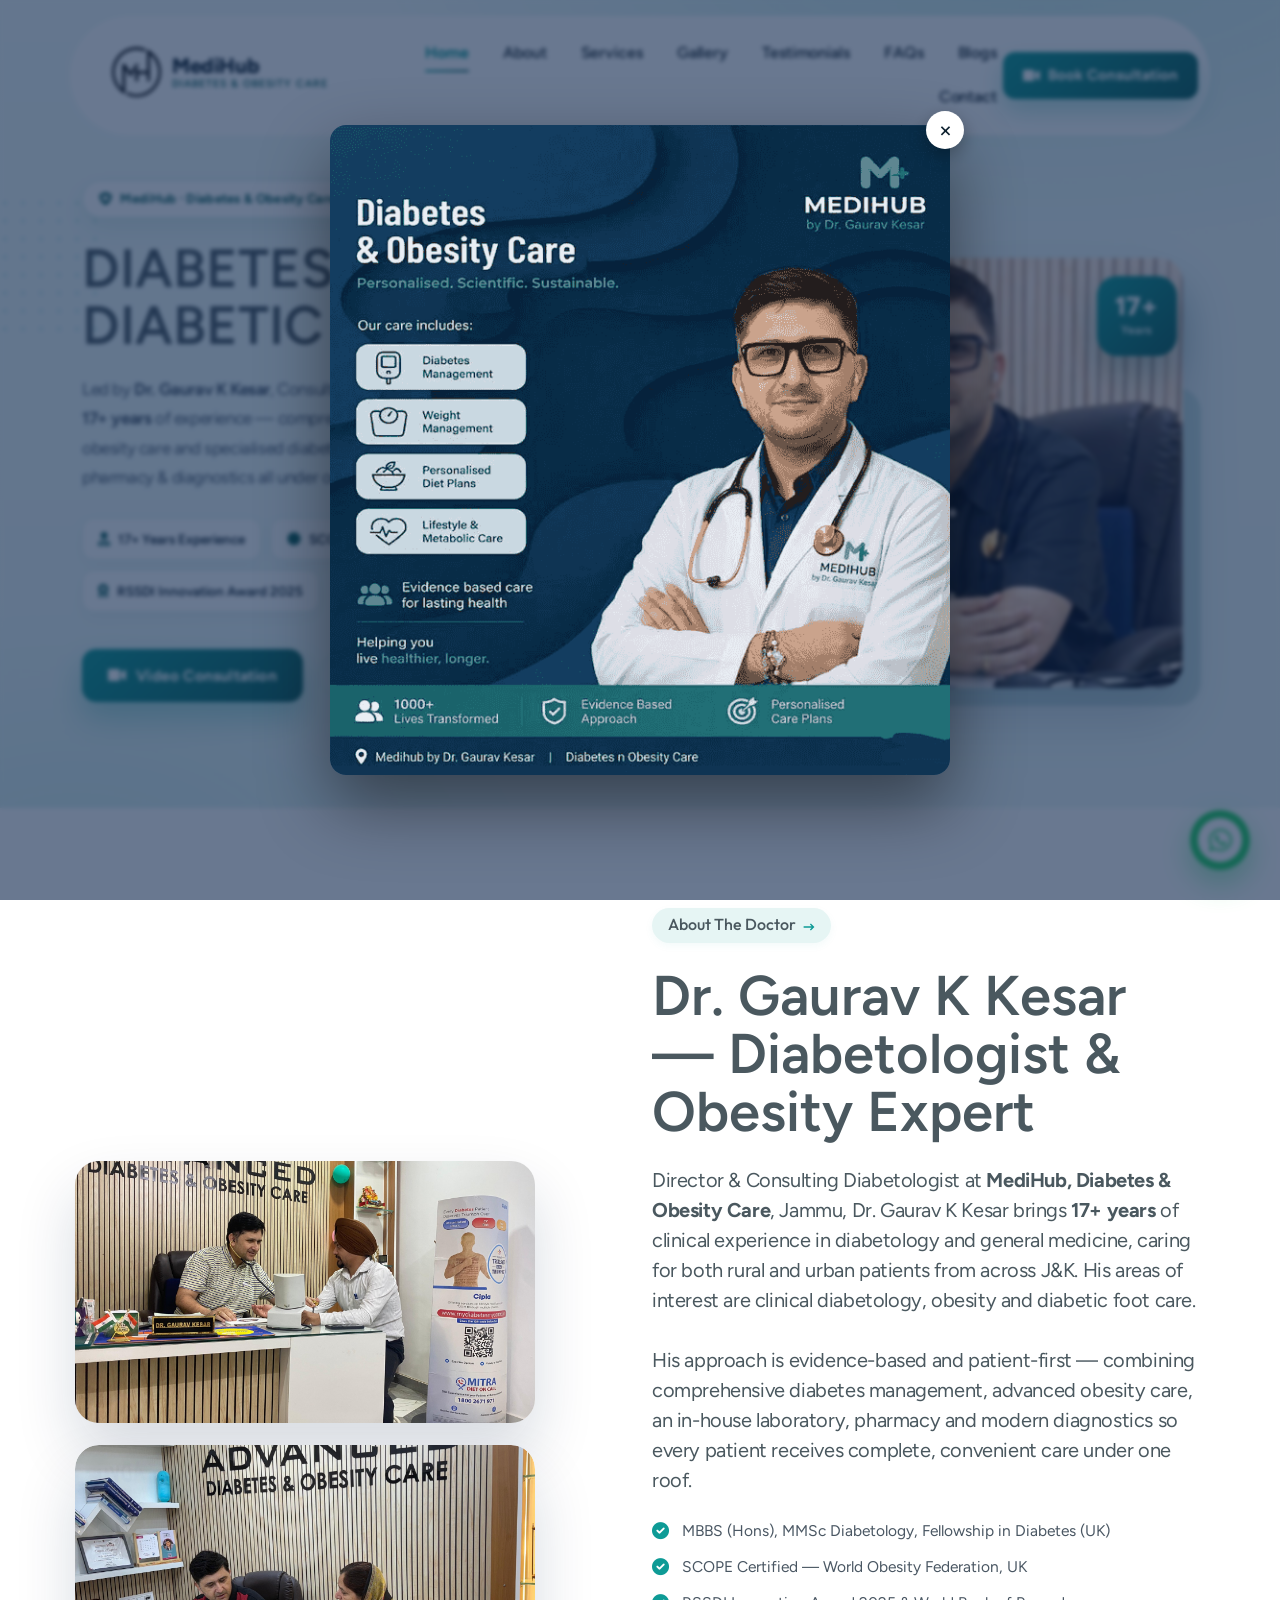
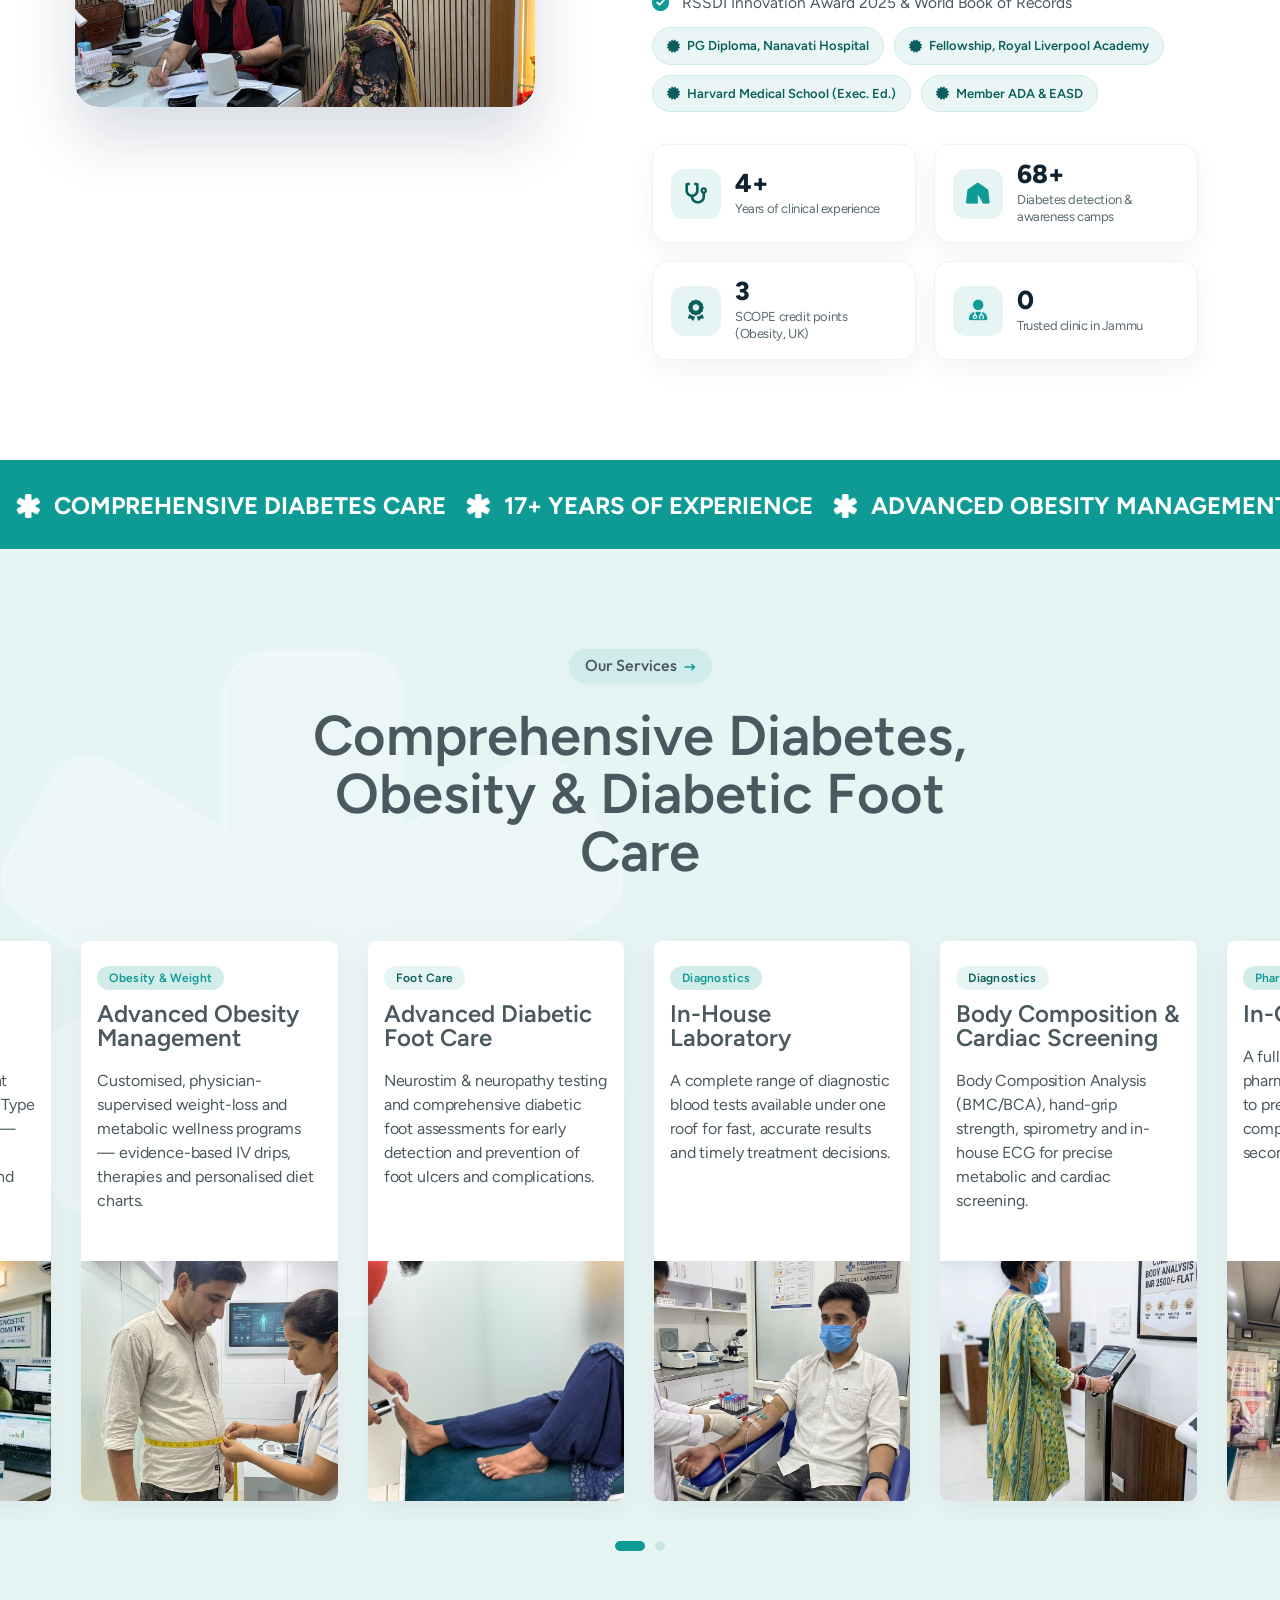
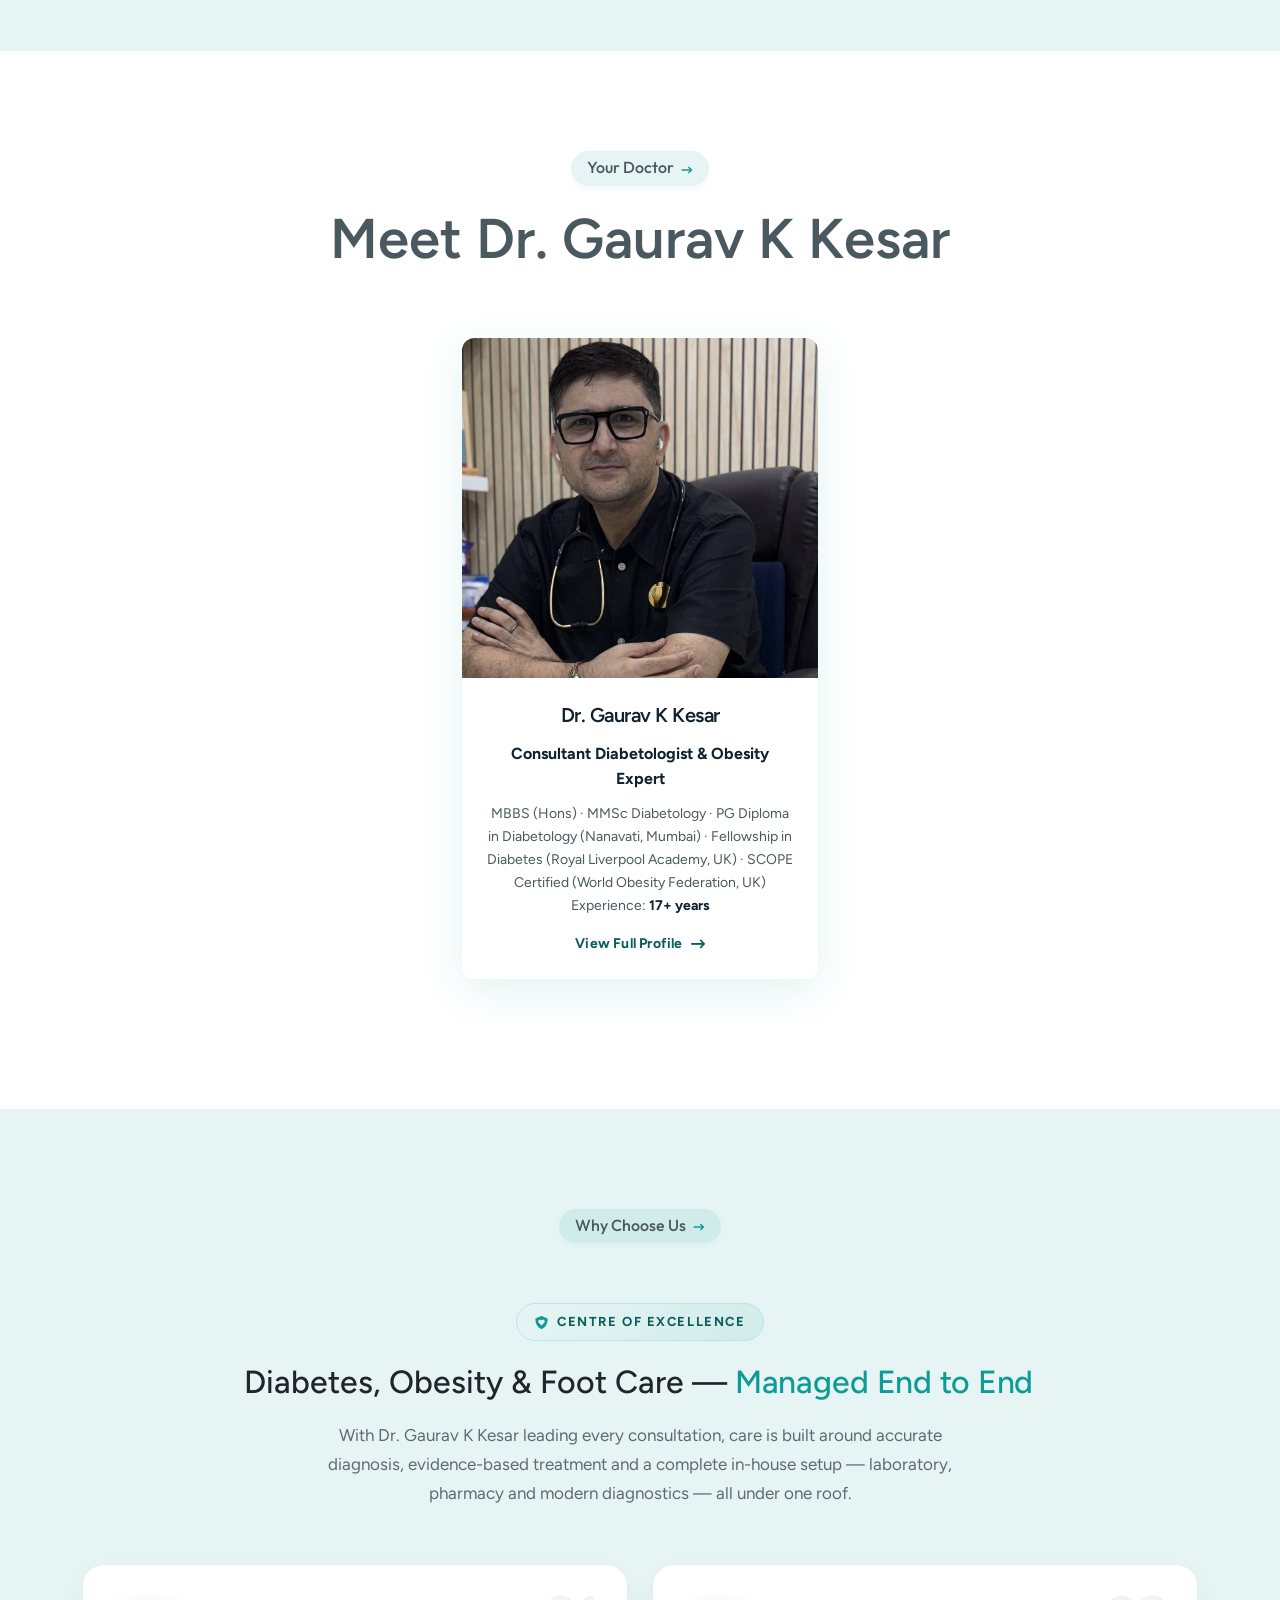
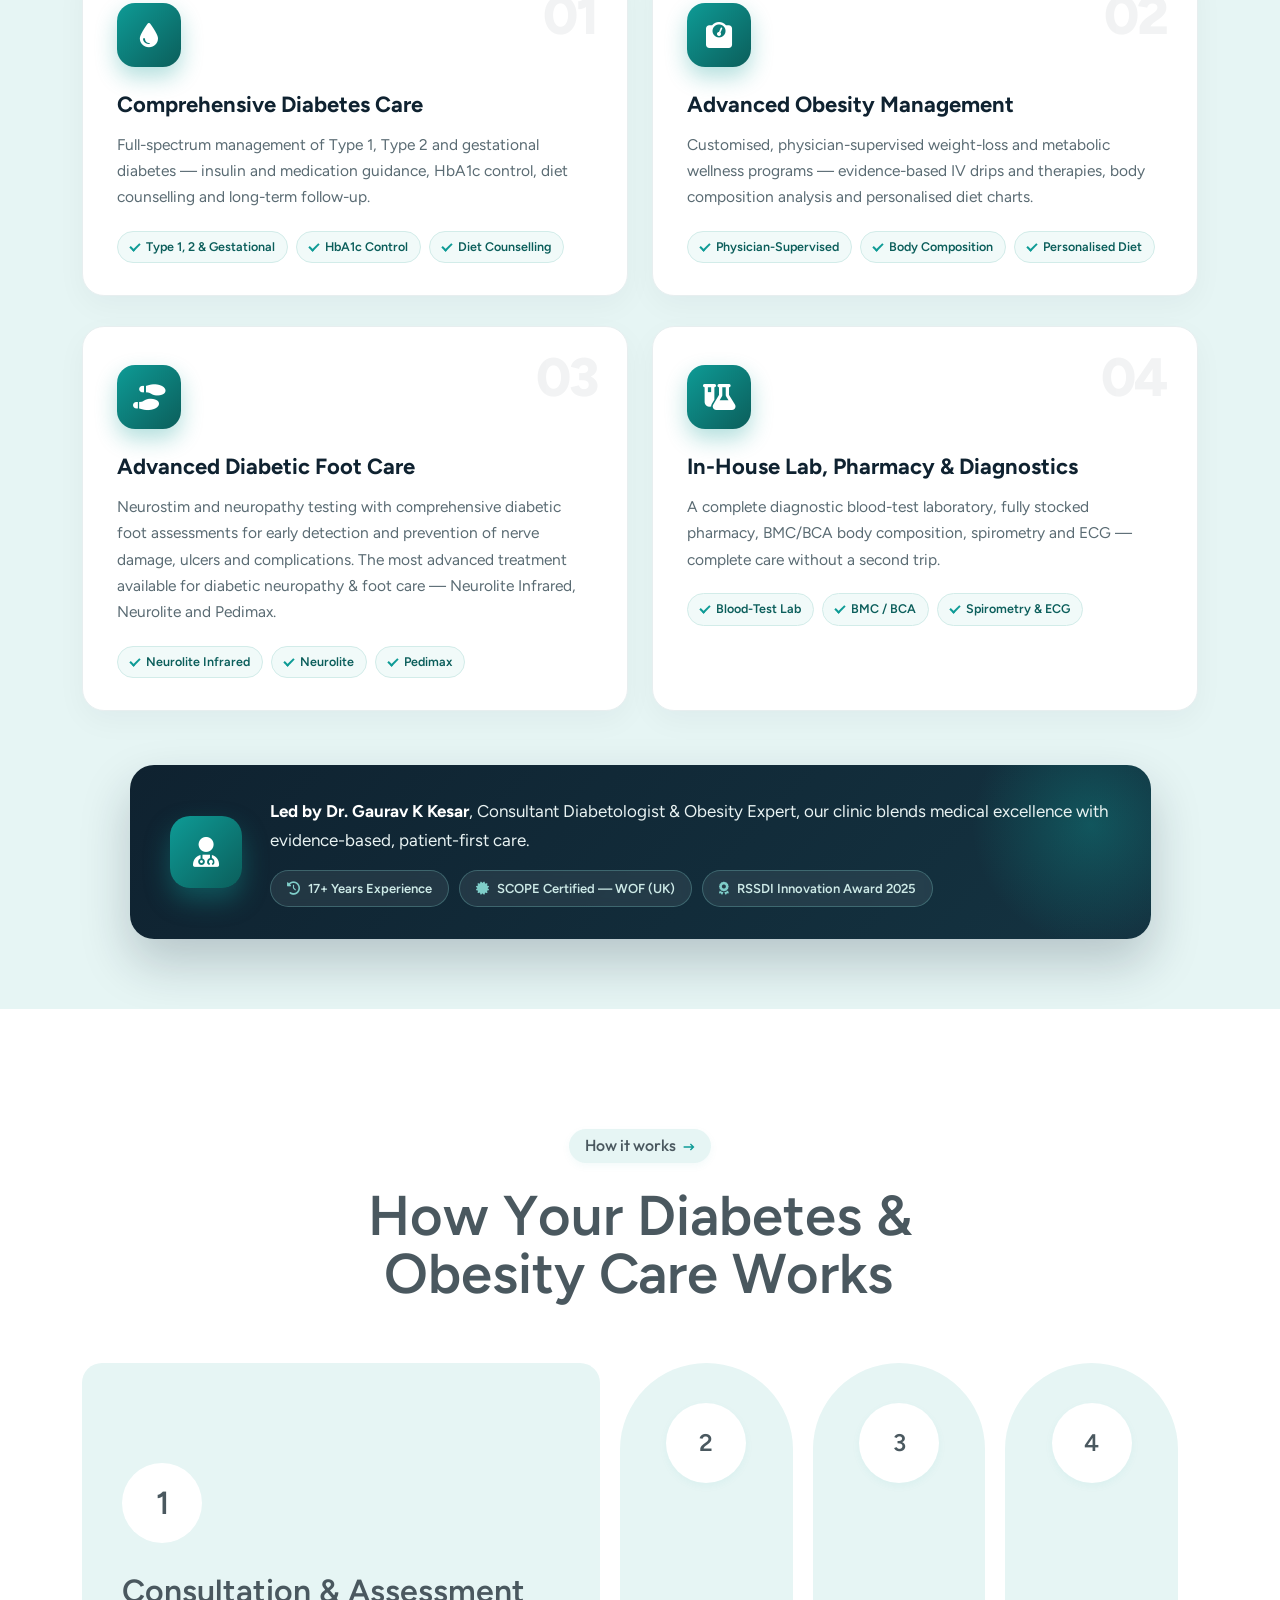
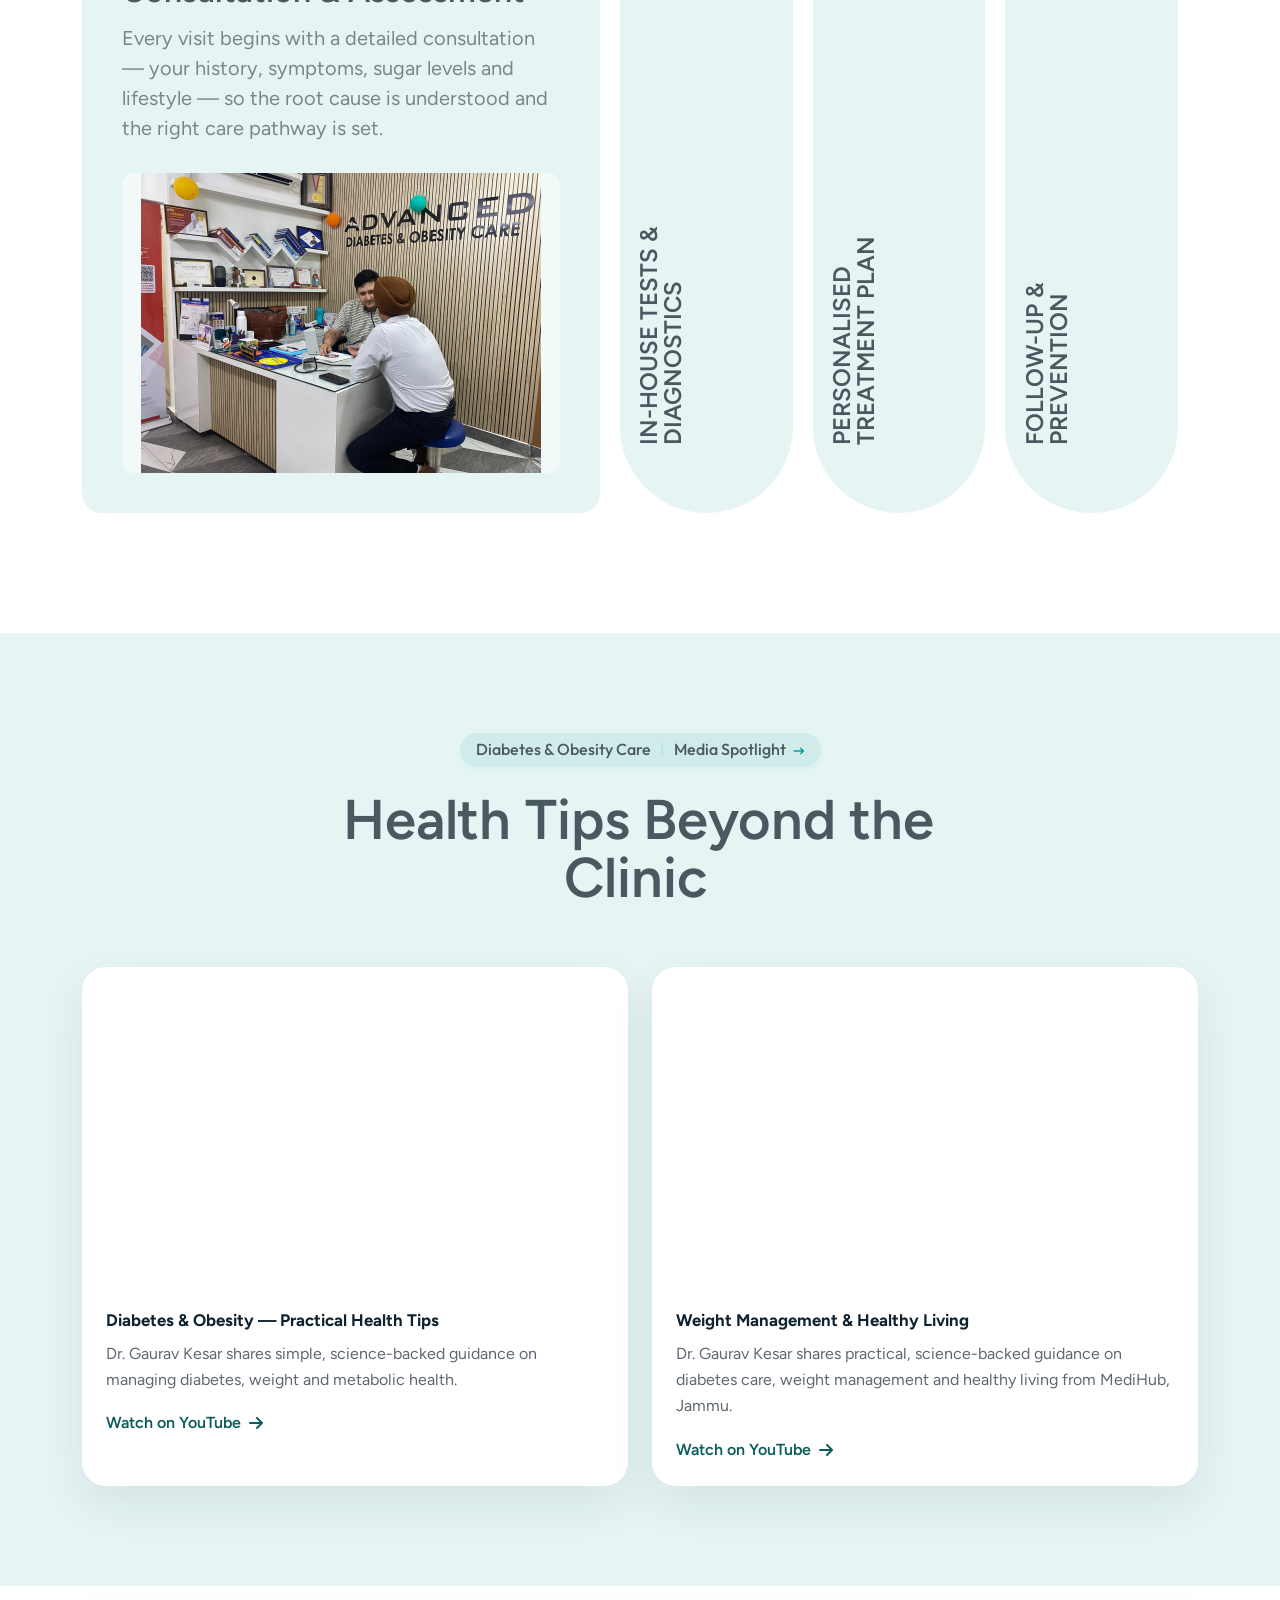
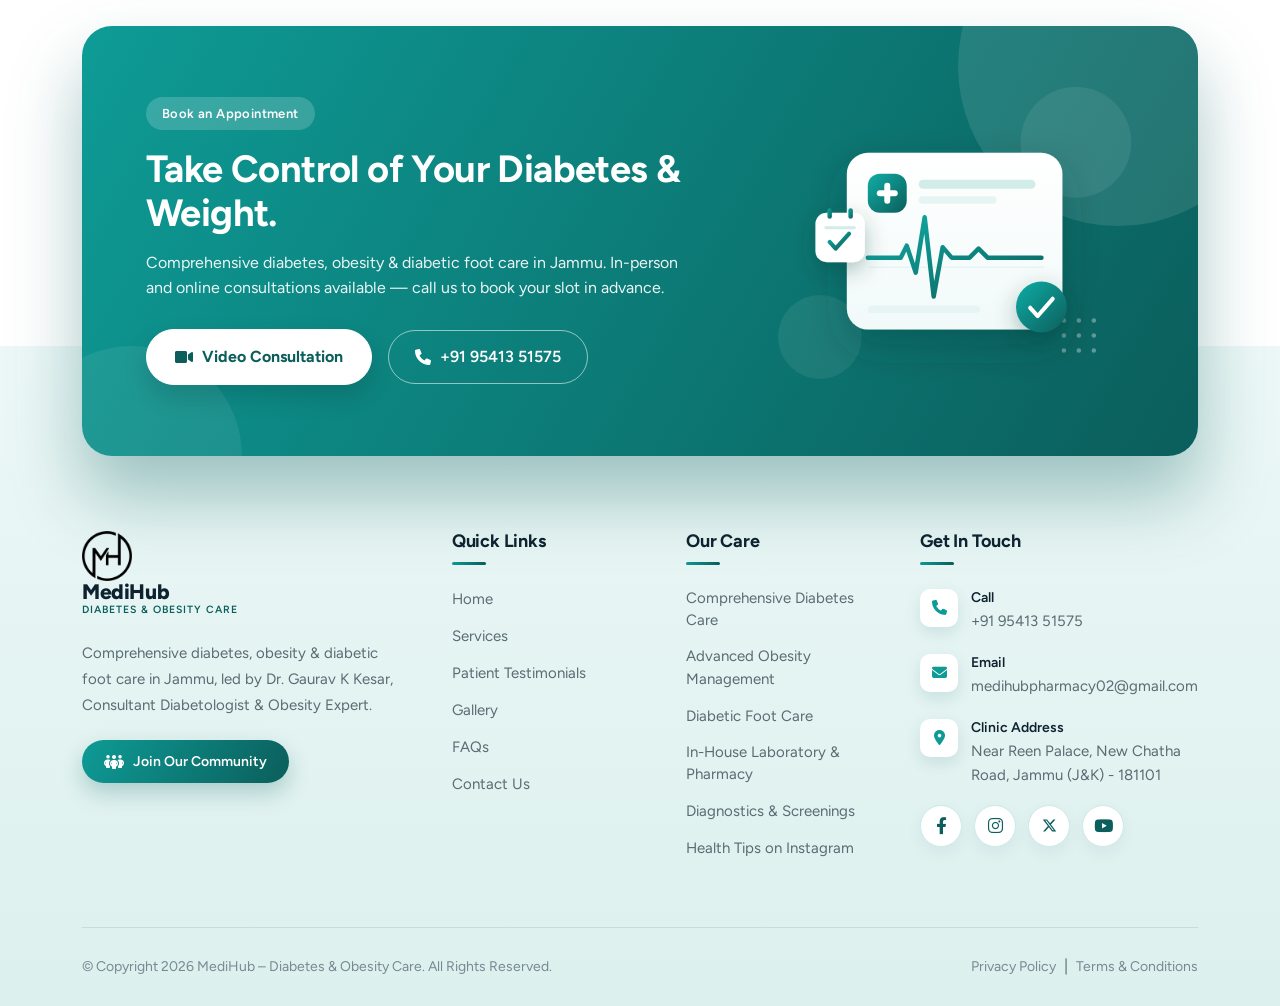
==== commit 29225cbf: "commit" ====
--- a/index.html
+++ b/index.html
@@ -248,7 +248,7 @@
   <div class="cs_preloader">
     <div class="cs_preloader_in">
       <div class="cs_wave_first">
-        <div class="mh-brand mh-brand--stack"><img src="assets/img/logo/medihub/medihub-mark.png" alt="MediHub" class="mh-brand__mark"><span class="mh-brand__name"><b>MediHub</b></span></div>
+        <div class="mh-brand mh-brand--stack"><img loading="eager" decoding="async" src="assets/img/logo/medihub/medihub-mark.png" alt="MediHub" class="mh-brand__mark"><span class="mh-brand__name"><b>MediHub</b></span></div>
 
         <p style="text-align:center;font-size:14px;color:#0b5e5b;font-weight:600;letter-spacing:.2px;margin-top:14px;">by Dr. Gaurav K Kesar</p>
 
@@ -286,7 +286,7 @@
     <div class="mh-popup__box">
       <button class="mh-popup__close" type="button" aria-label="Close" data-mh-popup-close>&times;</button>
       <a href="contact.html" class="mh-popup__link">
-        <img src="assets/img/welcome-popup.png" alt="MediHub — Diabetes &amp; Obesity Care by Dr. Gaurav K Kesar">
+        <img loading="lazy" decoding="async" src="assets/img/welcome-popup.png" alt="MediHub — Diabetes &amp; Obesity Care by Dr. Gaurav K Kesar">
       </a>
     </div>
   </div>
@@ -307,7 +307,7 @@
         <div class="row align-items-center row-bg1">
             <div class="col-lg-3 col-6">
               <div class="vl-logo">
-                <a href="index.html" class="mh-brand"><img src="assets/img/logo/medihub/medihub-mark.png" alt="MediHub" class="mh-brand__mark"><span class="mh-brand__name"><b>MediHub</b><span>Diabetes &amp; Obesity Care</span></span></a>
+                <a href="index.html" class="mh-brand"><img loading="eager" decoding="async" src="assets/img/logo/medihub/medihub-mark.png" alt="MediHub" class="mh-brand__mark"><span class="mh-brand__name"><b>MediHub</b><span>Diabetes &amp; Obesity Care</span></span></a>
               </div>
             </div>
             <div class="col-lg-7 d-none d-lg-block">
@@ -349,7 +349,7 @@
     <div class="vl-offcanvas">
       <div class="vl-offcanvas-wrapper">
         <div class="vl-offcanvas-header">
-          <a href="index.html" class="vl-offcanvas-brand mh-brand"><img src="assets/img/logo/medihub/medihub-mark.png" alt="MediHub" class="mh-brand__mark"><span class="mh-brand__name"><b>MediHub</b><span>Diabetes &amp; Obesity Care</span></span></a>
+          <a href="index.html" class="vl-offcanvas-brand mh-brand"><img loading="eager" decoding="async" src="assets/img/logo/medihub/medihub-mark.png" alt="MediHub" class="mh-brand__mark"><span class="mh-brand__name"><b>MediHub</b><span>Diabetes &amp; Obesity Care</span></span></a>
           <button class="vl-offcanvas-close-toggle" aria-label="Close menu">
             <i class="fa-solid fa-xmark"></i>
           </button>
@@ -384,7 +384,7 @@
           <a href="https://www.facebook.com/profile.php?id=61580517194959" target="_blank" rel="noopener" aria-label="Facebook"><i class="fa-brands fa-facebook-f"></i></a>
           <a href="https://www.instagram.com/dr_gauravkesar?utm_source=qr" target="_blank" rel="noopener" aria-label="Instagram"><i class="fa-brands fa-instagram"></i></a>
           <a href="https://x.com/DrGauravkesar" target="_blank" rel="noopener" aria-label="X (Twitter)"><svg class="mh-x-icon" viewBox="0 0 24 24" width="1em" height="1em" fill="currentColor" aria-hidden="true"><path d="M18.244 2.25h3.308l-7.227 8.26 8.502 11.24H16.17l-5.214-6.817L4.99 21.75H1.68l7.73-8.835L1.254 2.25H8.08l4.713 6.231zm-1.161 17.52h1.833L7.084 4.126H5.117z"/></svg></a>
-          <a href="https://www.youtube.com/@diabetes_and_obesity" target="_blank" rel="noopener" aria-label="YouTube"><i class="fa-brands fa-youtube"></i></a>
+          <a href="https://www.youtube.com/@diabetes_obesity_care" target="_blank" rel="noopener" aria-label="YouTube"><i class="fa-brands fa-youtube"></i></a>
         </div>
         <!-- <div class="space20"></div>
         <div class="vl-offcanvas-social">
@@ -443,7 +443,7 @@
         <div class="col-lg-5">
           <div class="hero4-images-area cnsc-hero-visual">
             <div class="bg-area cnsc-hero-deco">
-              <img src="assets/img/all-images/gaurav/dr-gaurav-portrait2.jpg"
+              <img loading="lazy" decoding="async" src="assets/img/all-images/gaurav/dr-gaurav-portrait2.jpg"
                 alt="Dr. Gaurav K Kesar — Consultant Diabetologist &amp; Obesity Expert, MediHub Jammu"
                 class="cnsc-hero-photo" />
               <div class="cnsc-hero-badge" data-aos="zoom-in" data-aos-duration="500" data-aos-delay="320">
@@ -464,11 +464,11 @@
         <div class="col-lg-6">
           <div class="about-images-area cnsc-about-img cnsc-about-img--stack">
             <div class="img1">
-              <img src="assets/img/all-images/gaurav/consultation-desk.jpg"
+              <img loading="lazy" decoding="async" src="assets/img/all-images/gaurav/consultation-desk.jpg"
                 alt="Dr. Gaurav K Kesar consulting a patient at MediHub Diabetes &amp; Obesity Care, Jammu">
             </div>
             <div class="cnsc-about-img__second" data-aos="fade-up" data-aos-duration="450">
-              <img src="assets/img/all-images/gaurav/consultation.jpg"
+              <img loading="lazy" decoding="async" src="assets/img/all-images/gaurav/consultation.jpg"
                 alt="Dr. Gaurav K Kesar reviewing reports with a patient at MediHub Diabetes &amp; Obesity Care, Jammu">
             </div>
           </div>
@@ -546,49 +546,49 @@
       <div class="marquee-text">
 
         <div class="brand-single-box">
-          <h3><img src="assets/img/elements/elements1.png" alt=""> Comprehensive Diabetes Care</h3>
-        </div>
-        <div class="brand-single-box">
-          <h3><img src="assets/img/elements/elements1.png" alt=""> 17+ Years of Experience</h3>
-        </div>
-        <div class="brand-single-box">
-          <h3><img src="assets/img/elements/elements1.png" alt=""> Advanced Obesity Management</h3>
-        </div>
-        <div class="brand-single-box">
-          <h3><img src="assets/img/elements/elements1.png" alt=""> Diabetic Foot Care</h3>
-        </div>
-        <div class="brand-single-box">
-          <h3><img src="assets/img/elements/elements1.png" alt=""> In-House Laboratory</h3>
-        </div>
-        <div class="brand-single-box">
-          <h3><img src="assets/img/elements/elements1.png" alt=""> SCOPE Certified Obesity Care</h3>
-        </div>
-        <div class="brand-single-box">
-          <h3><img src="assets/img/elements/elements1.png" alt=""> Evidence-Based Treatment</h3>
-        </div>
-        <div class="brand-single-box">
-          <h3><img src="assets/img/elements/elements1.png" alt=""> Personalised Diet Plans</h3>
-        </div>
-        <div class="brand-single-box">
-          <h3><img src="assets/img/elements/elements1.png" alt=""> Body Composition Analysis</h3>
-        </div>
-        <div class="brand-single-box">
-          <h3><img src="assets/img/elements/elements1.png" alt=""> ECG &amp; Diagnostics</h3>
-        </div>
-        <div class="brand-single-box">
-          <h3><img src="assets/img/elements/elements1.png" alt=""> Comprehensive Diabetes Care</h3>
-        </div>
-        <div class="brand-single-box">
-          <h3><img src="assets/img/elements/elements1.png" alt=""> Insulin &amp; Medication Guidance</h3>
-        </div>
-        <div class="brand-single-box">
-          <h3><img src="assets/img/elements/elements1.png" alt=""> Metabolic Wellness</h3>
-        </div>
-        <div class="brand-single-box">
-          <h3><img src="assets/img/elements/elements1.png" alt=""> In-Clinic Pharmacy</h3>
-        </div>
-        <div class="brand-single-box">
-          <h3><img src="assets/img/elements/elements1.png" alt=""> Diabetic Foot Care</h3>
+          <h3><img loading="lazy" decoding="async" src="assets/img/elements/elements1.png" alt=""> Comprehensive Diabetes Care</h3>
+        </div>
+        <div class="brand-single-box">
+          <h3><img loading="lazy" decoding="async" src="assets/img/elements/elements1.png" alt=""> 17+ Years of Experience</h3>
+        </div>
+        <div class="brand-single-box">
+          <h3><img loading="lazy" decoding="async" src="assets/img/elements/elements1.png" alt=""> Advanced Obesity Management</h3>
+        </div>
+        <div class="brand-single-box">
+          <h3><img loading="lazy" decoding="async" src="assets/img/elements/elements1.png" alt=""> Diabetic Foot Care</h3>
+        </div>
+        <div class="brand-single-box">
+          <h3><img loading="lazy" decoding="async" src="assets/img/elements/elements1.png" alt=""> In-House Laboratory</h3>
+        </div>
+        <div class="brand-single-box">
+          <h3><img loading="lazy" decoding="async" src="assets/img/elements/elements1.png" alt=""> SCOPE Certified Obesity Care</h3>
+        </div>
+        <div class="brand-single-box">
+          <h3><img loading="lazy" decoding="async" src="assets/img/elements/elements1.png" alt=""> Evidence-Based Treatment</h3>
+        </div>
+        <div class="brand-single-box">
+          <h3><img loading="lazy" decoding="async" src="assets/img/elements/elements1.png" alt=""> Personalised Diet Plans</h3>
+        </div>
+        <div class="brand-single-box">
+          <h3><img loading="lazy" decoding="async" src="assets/img/elements/elements1.png" alt=""> Body Composition Analysis</h3>
+        </div>
+        <div class="brand-single-box">
+          <h3><img loading="lazy" decoding="async" src="assets/img/elements/elements1.png" alt=""> ECG &amp; Diagnostics</h3>
+        </div>
+        <div class="brand-single-box">
+          <h3><img loading="lazy" decoding="async" src="assets/img/elements/elements1.png" alt=""> Comprehensive Diabetes Care</h3>
+        </div>
+        <div class="brand-single-box">
+          <h3><img loading="lazy" decoding="async" src="assets/img/elements/elements1.png" alt=""> Insulin &amp; Medication Guidance</h3>
+        </div>
+        <div class="brand-single-box">
+          <h3><img loading="lazy" decoding="async" src="assets/img/elements/elements1.png" alt=""> Metabolic Wellness</h3>
+        </div>
+        <div class="brand-single-box">
+          <h3><img loading="lazy" decoding="async" src="assets/img/elements/elements1.png" alt=""> In-Clinic Pharmacy</h3>
+        </div>
+        <div class="brand-single-box">
+          <h3><img loading="lazy" decoding="async" src="assets/img/elements/elements1.png" alt=""> Diabetic Foot Care</h3>
         </div>
 
       </div>
@@ -596,7 +596,7 @@
   </div>
   <!--===== SERVICE AREA STARTS =======-->
   <div class="service4-section-area sp1">
-    <img src="assets/img/elements/elements12.png" alt="" class="elements12 keyframe5">
+    <img loading="lazy" decoding="async" src="assets/img/elements/elements12.png" alt="" class="elements12 keyframe5">
     <div class="container">
       <div class="row">
         <div class="col-lg-8 m-auto">
@@ -630,7 +630,7 @@
                 <div class="space24"></div>
               </div>
               <div class="img1 image-anime">
-                <img src="assets/img/all-images/gaurav/diabetes-clinic.jpg" alt="Comprehensive diabetes care at MediHub">
+                <img loading="lazy" decoding="async" src="assets/img/all-images/gaurav/diabetes-clinic.jpg" alt="Comprehensive diabetes care at MediHub">
               </div>
             </div>
 
@@ -644,7 +644,7 @@
                 <div class="space24"></div>
               </div>
               <div class="img1 image-anime">
-                <img src="assets/img/all-images/gaurav/waist-measurement.jpg" alt="Advanced obesity and weight management">
+                <img loading="lazy" decoding="async" src="assets/img/all-images/gaurav/waist-measurement.jpg" alt="Advanced obesity and weight management">
               </div>
             </div>
 
@@ -658,7 +658,7 @@
                 <div class="space24"></div>
               </div>
               <div class="img1 image-anime">
-                <img src="assets/img/all-images/gaurav/neuropathy-foot-test.jpg" alt="Diabetic foot care and neuropathy screening">
+                <img loading="lazy" decoding="async" src="assets/img/all-images/gaurav/neuropathy-foot-test.jpg" alt="Diabetic foot care and neuropathy screening">
               </div>
             </div>
 
@@ -672,7 +672,7 @@
                 <div class="space24"></div>
               </div>
               <div class="img1 image-anime">
-                <img src="assets/img/all-images/gaurav/blood-test-lab.jpg" alt="In-house diagnostic laboratory">
+                <img loading="lazy" decoding="async" src="assets/img/all-images/gaurav/blood-test-lab.jpg" alt="In-house diagnostic laboratory">
               </div>
             </div>
 
@@ -686,7 +686,7 @@
                 <div class="space24"></div>
               </div>
               <div class="img1 image-anime">
-                <img src="assets/img/all-images/gaurav/body-composition-analysis.jpg" alt="Body composition analysis and screening">
+                <img loading="lazy" decoding="async" src="assets/img/all-images/gaurav/body-composition-analysis.jpg" alt="Body composition analysis and screening">
               </div>
             </div>
 
@@ -700,7 +700,7 @@
                 <div class="space24"></div>
               </div>
               <div class="img1 image-anime">
-                <img src="assets/img/all-images/gaurav/pharmacy.jpg" alt="Fully stocked in-clinic pharmacy">
+                <img loading="lazy" decoding="async" src="assets/img/all-images/gaurav/pharmacy.jpg" alt="Fully stocked in-clinic pharmacy">
               </div>
             </div>
 
@@ -731,9 +731,9 @@
         <div class="col-lg-4 col-md-6" data-aos="fade-up" data-aos-duration="450">
           <a href="doctor-Gaurav-kumar.html" class="team4-boxarea mh-team-link" style="margin-inline:auto;">
             <div class="img1">
-              <img src="assets/img/all-images/gaurav/dr-gaurav-portrait.jpg" alt="Dr. Gaurav K Kesar"
+              <img loading="lazy" decoding="async" src="assets/img/all-images/gaurav/dr-gaurav-portrait.jpg" alt="Dr. Gaurav K Kesar"
                 class="team-img10">
-              <img src="assets/img/elements/elements15.png" alt="" class="elements13 keyframe5">
+              <img loading="lazy" decoding="async" src="assets/img/elements/elements15.png" alt="" class="elements13 keyframe5">
             </div>
             <div class="name-area">
               <span class="mh-team-name">Dr. Gaurav K Kesar</span>
@@ -835,12 +835,14 @@
             <h3 class="mh-coe-card__title">Advanced Diabetic Foot Care</h3>
             <p class="mh-coe-card__text">
               Neurostim and neuropathy testing with comprehensive diabetic foot assessments for
-              early detection and prevention of nerve damage, ulcers and complications.
+              early detection and prevention of nerve damage, ulcers and complications. The most
+              advanced treatment available for diabetic neuropathy &amp; foot care — Neurolite
+              Infrared, Neurolite and Pedimax.
             </p>
             <ul class="mh-coe-card__tags">
-              <li>Neuropathy Testing</li>
-              <li>Ulcer Prevention</li>
-              <li>Early Detection</li>
+              <li>Neurolite Infrared</li>
+              <li>Neurolite</li>
+              <li>Pedimax</li>
             </ul>
           </article>
         </div>
@@ -932,7 +934,7 @@
                 </p>
                 <div class="space30"></div>
                 <div class="img1">
-                  <img src="assets/img/all-images/gaurav/clinic-reception.jpg" alt="Consultation & Assessment">
+                  <img loading="lazy" decoding="async" src="assets/img/all-images/gaurav/clinic-reception.jpg" alt="Consultation & Assessment">
                 </div>
               </div>
             </div>
@@ -954,7 +956,7 @@
                 </p>
                 <div class="space30"></div>
                 <div class="img1">
-                  <img src="assets/img/all-images/gaurav/ecg-monitoring.jpg" alt="In-House Tests & Diagnostics">
+                  <img loading="lazy" decoding="async" src="assets/img/all-images/gaurav/ecg-monitoring.jpg" alt="In-House Tests & Diagnostics">
                 </div>
               </div>
             </div>
@@ -976,7 +978,7 @@
                 </p>
                 <div class="space30"></div>
                 <div class="img1">
-                  <img src="assets/img/all-images/gaurav/consultation.jpg" alt="Personalised Treatment Plan">
+                  <img loading="lazy" decoding="async" src="assets/img/all-images/gaurav/consultation.jpg" alt="Personalised Treatment Plan">
                 </div>
               </div>
             </div>
@@ -998,7 +1000,7 @@
                 </p>
                 <div class="space30"></div>
                 <div class="img1">
-                  <img src="assets/img/all-images/gaurav/camp-patients1.jpg" alt="Follow-up & Prevention">
+                  <img loading="lazy" decoding="async" src="assets/img/all-images/gaurav/camp-patients1.jpg" alt="Follow-up & Prevention">
                 </div>
               </div>
             </div>
@@ -1040,7 +1042,7 @@
             <div class="video-content">
               <h4>Diabetes &amp; Obesity — Practical Health Tips</h4>
               <p>Dr. Gaurav Kesar shares simple, science-backed guidance on managing diabetes, weight and metabolic health.</p>
-              <a class="video-link" href="https://www.youtube.com/@diabetes_and_obesity" target="_blank" rel="noopener noreferrer">Watch on YouTube <i class="fa-solid fa-arrow-right"></i></a>
+              <a class="video-link" href="https://www.youtube.com/@diabetes_obesity_care" target="_blank" rel="noopener noreferrer">Watch on YouTube <i class="fa-solid fa-arrow-right"></i></a>
             </div>
           </div>
         </div>
@@ -1081,7 +1083,7 @@
         <div class="col-lg-4  col-md-6" data-aos="fade-left" data-aos-duration="450">
           <div class="vl-blog-1-item">
              <div class="vl-blog-1-thumb image-anime">
-                <img src="assets/img/all-images/blog/Kidney-Care-Banner.png.webp" alt="">
+                <img loading="lazy" decoding="async" src="assets/img/all-images/blog/Kidney-Care-Banner.png.webp" alt="">
              </div>
              <div class="vl-blog-1-content">
               <div class="vl-blog-meta">
@@ -1106,7 +1108,7 @@
        <div class="col-lg-4  col-md-6" data-aos="fade-left" data-aos-duration="450">
         <div class="vl-blog-1-item">
            <div class="vl-blog-1-thumb image-anime">
-              <img src="assets/img/all-images/blog/Dialysis.webp" alt="">
+              <img loading="lazy" decoding="async" src="assets/img/all-images/blog/Dialysis.webp" alt="">
            </div>
            <div class="vl-blog-1-content">
             <div class="vl-blog-meta">
@@ -1130,7 +1132,7 @@
      <div class="col-lg-4  col-md-6" data-aos="fade-left" data-aos-duration="450">
         <div class="vl-blog-1-item">
            <div class="vl-blog-1-thumb image-anime">
-              <img src="assets/img/all-images/blog/Chronic-Renal-Stones.webp" alt="">
+              <img loading="lazy" decoding="async" src="assets/img/all-images/blog/Chronic-Renal-Stones.webp" alt="">
            </div>
            <div class="vl-blog-1-content">
             <div class="vl-blog-meta">
@@ -1251,7 +1253,7 @@
 
         <!-- Brand -->
         <div class="cnsc-footer__brand">
-          <a href="index.html" class="mh-brand cnsc-footer__logo"><img src="assets/img/logo/medihub/medihub-mark.png" alt="MediHub" class="mh-brand__mark"><span class="mh-brand__name"><b>MediHub</b><span>Diabetes &amp; Obesity Care</span></span></a>
+          <a href="index.html" class="mh-brand cnsc-footer__logo"><img loading="eager" decoding="async" src="assets/img/logo/medihub/medihub-mark.png" alt="MediHub" class="mh-brand__mark"><span class="mh-brand__name"><b>MediHub</b><span>Diabetes &amp; Obesity Care</span></span></a>
           <p>Comprehensive diabetes, obesity &amp; diabetic foot care in Jammu,
             led by Dr. Gaurav K Kesar, Consultant Diabetologist &amp; Obesity Expert.</p>
           <a class="cnsc-footer__join" href="https://gkesar.exlyapp.com/checkout/5d903660-720f-4704-bcb5-bd7d083753ff"
@@ -1310,7 +1312,7 @@
             <a href="https://www.facebook.com/profile.php?id=61580517194959" target="_blank" rel="noopener" aria-label="Facebook"><i class="fa-brands fa-facebook-f"></i></a>
             <a href="https://www.instagram.com/dr_gauravkesar?utm_source=qr" target="_blank" rel="noopener" aria-label="Instagram"><i class="fa-brands fa-instagram"></i></a>
             <a href="https://x.com/DrGauravkesar" target="_blank" rel="noopener" aria-label="X (Twitter)"><svg class="mh-x-icon" viewBox="0 0 24 24" width="1em" height="1em" fill="currentColor" aria-hidden="true"><path d="M18.244 2.25h3.308l-7.227 8.26 8.502 11.24H16.17l-5.214-6.817L4.99 21.75H1.68l7.73-8.835L1.254 2.25H8.08l4.713 6.231zm-1.161 17.52h1.833L7.084 4.126H5.117z"/></svg></a>
-            <a href="https://www.youtube.com/@diabetes_and_obesity" target="_blank" rel="noopener" aria-label="YouTube"><i class="fa-brands fa-youtube"></i></a>
+            <a href="https://www.youtube.com/@diabetes_obesity_care" target="_blank" rel="noopener" aria-label="YouTube"><i class="fa-brands fa-youtube"></i></a>
           </div>
         </div>
 
--- a/assets/css/main.css
+++ b/assets/css/main.css
@@ -14513,8 +14513,18 @@
   text-transform: uppercase;
 }
 .slider4-section-area .marquee-wrap .marquee-text .brand-single-box h3 img {
-  margin: -10px 8px 0 16px;
+  width: 24px;
+  height: 24px;
+  vertical-align: middle;
+  margin: -4px 8px 0 16px;
   filter: brightness(0) invert(1);
+}
+@media (max-width: 767px) {
+  .slider4-section-area .marquee-wrap .marquee-text .brand-single-box h3 img {
+    width: 18px;
+    height: 18px;
+    margin: -2px 6px 0 12px;
+  }
 }
 
 .slider5-section-area {
--- a/assets/css/custom.css
+++ b/assets/css/custom.css
@@ -480,6 +480,8 @@
 .cnsc-svc-card h3{font-size:21px;font-weight:700;color:#0f2230;margin:0 0 12px;letter-spacing:-.3px}
 .cnsc-svc-card p{color:#5a6b73;font-size:15.5px;line-height:1.65;margin:0}
 .cnsc-svc-card__list{list-style:none;margin:18px 0 0;padding:0}
+.cnsc-svc-card__note{margin:18px 0 0;font-size:14px;font-weight:600;color:#0f2230}
+.cnsc-svc-card__note + .cnsc-svc-card__list{margin-top:9px}
 .cnsc-svc-card__list li{position:relative;padding-left:26px;margin-bottom:9px;color:#4a5763;font-size:15px;line-height:1.5}
 .cnsc-svc-card__list li i{position:absolute;left:0;top:4px;font-size:13px}
 .cnsc-svc-card.is-priya::before{background:linear-gradient(90deg,#0e9b96,#7fcec9)}
